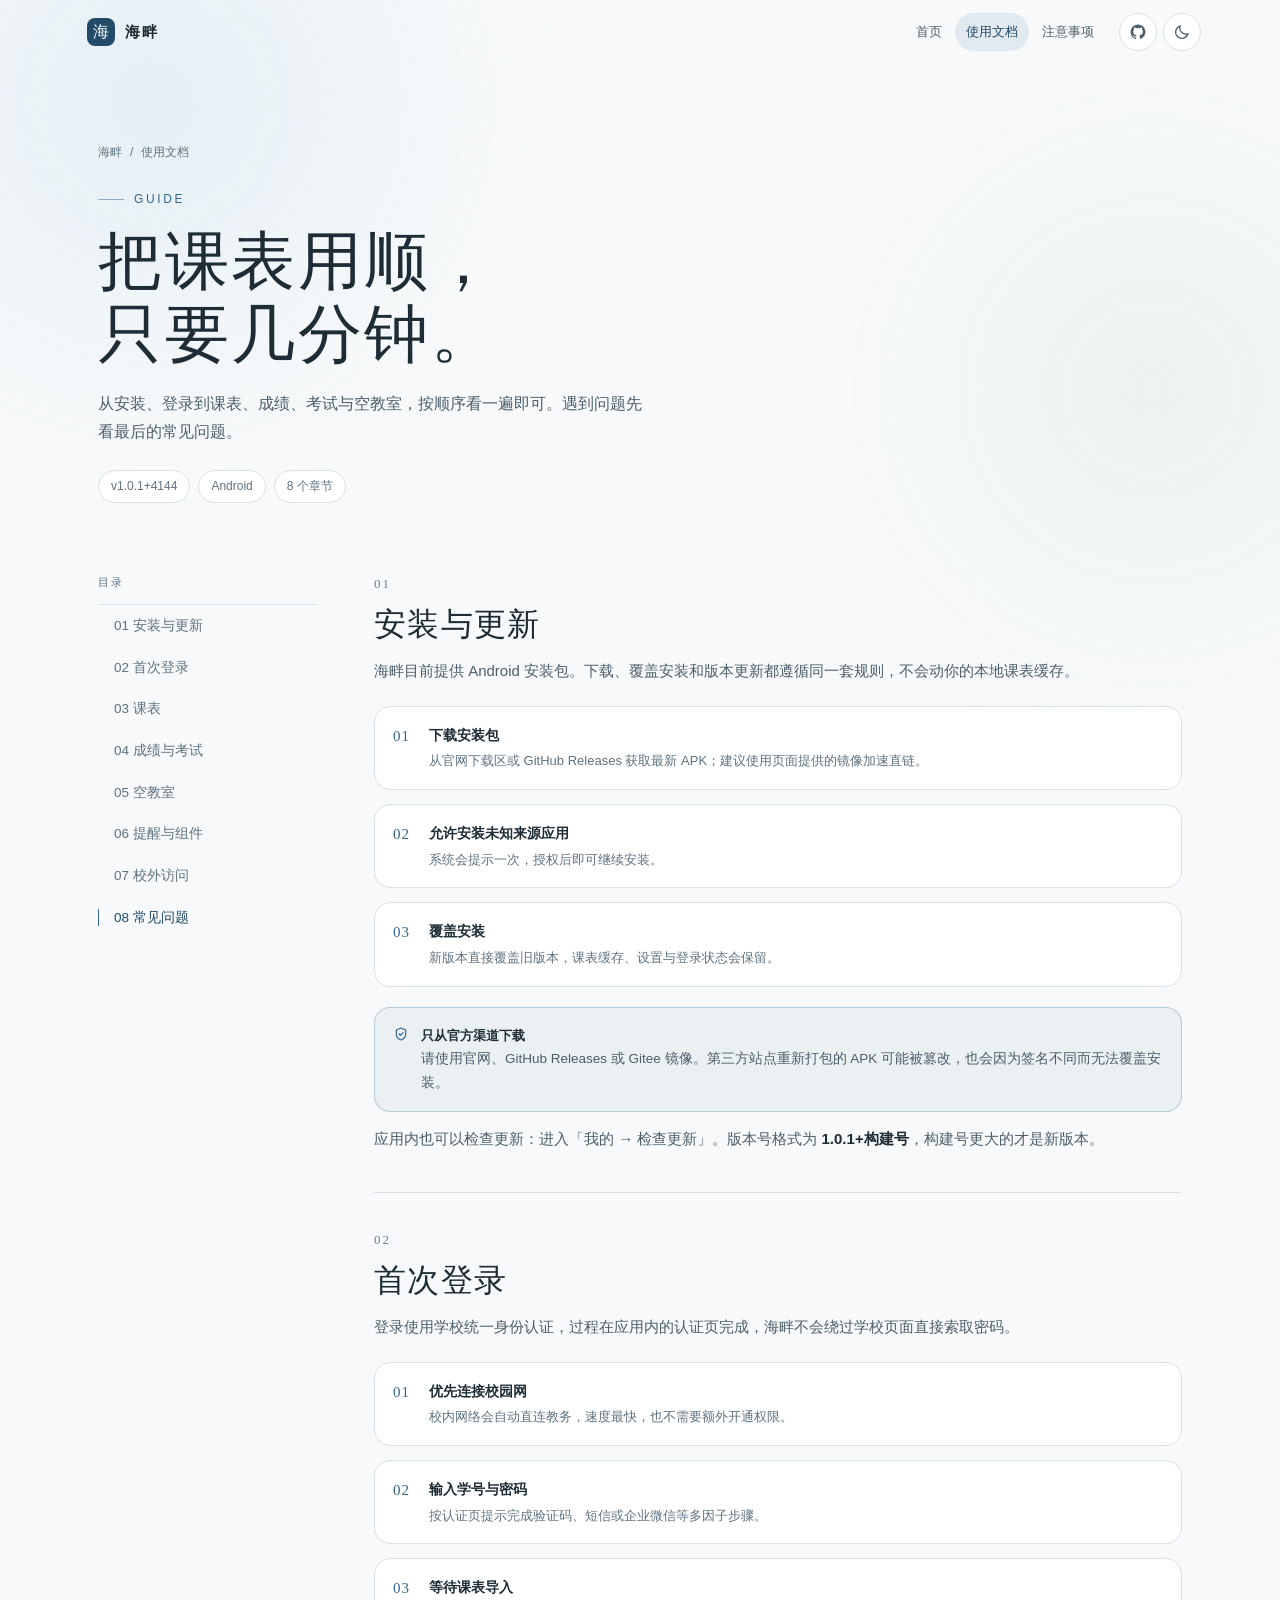
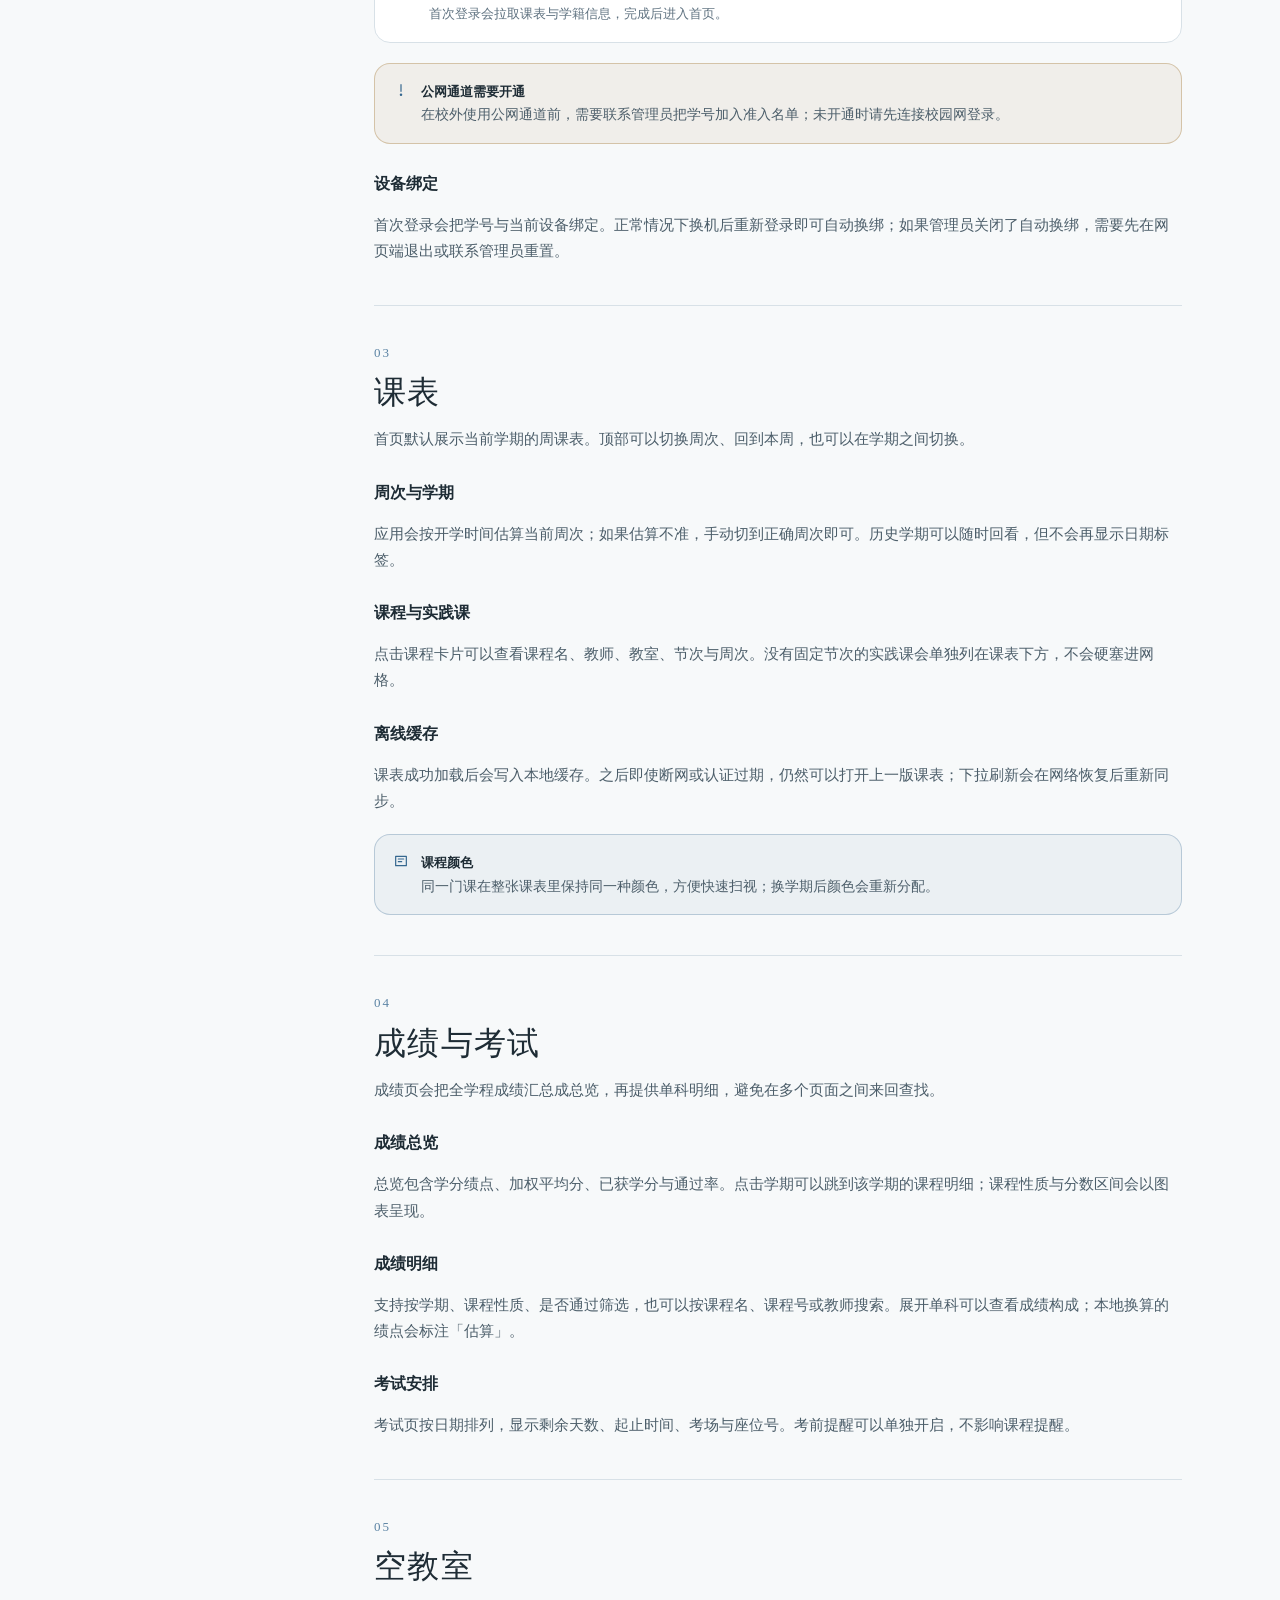
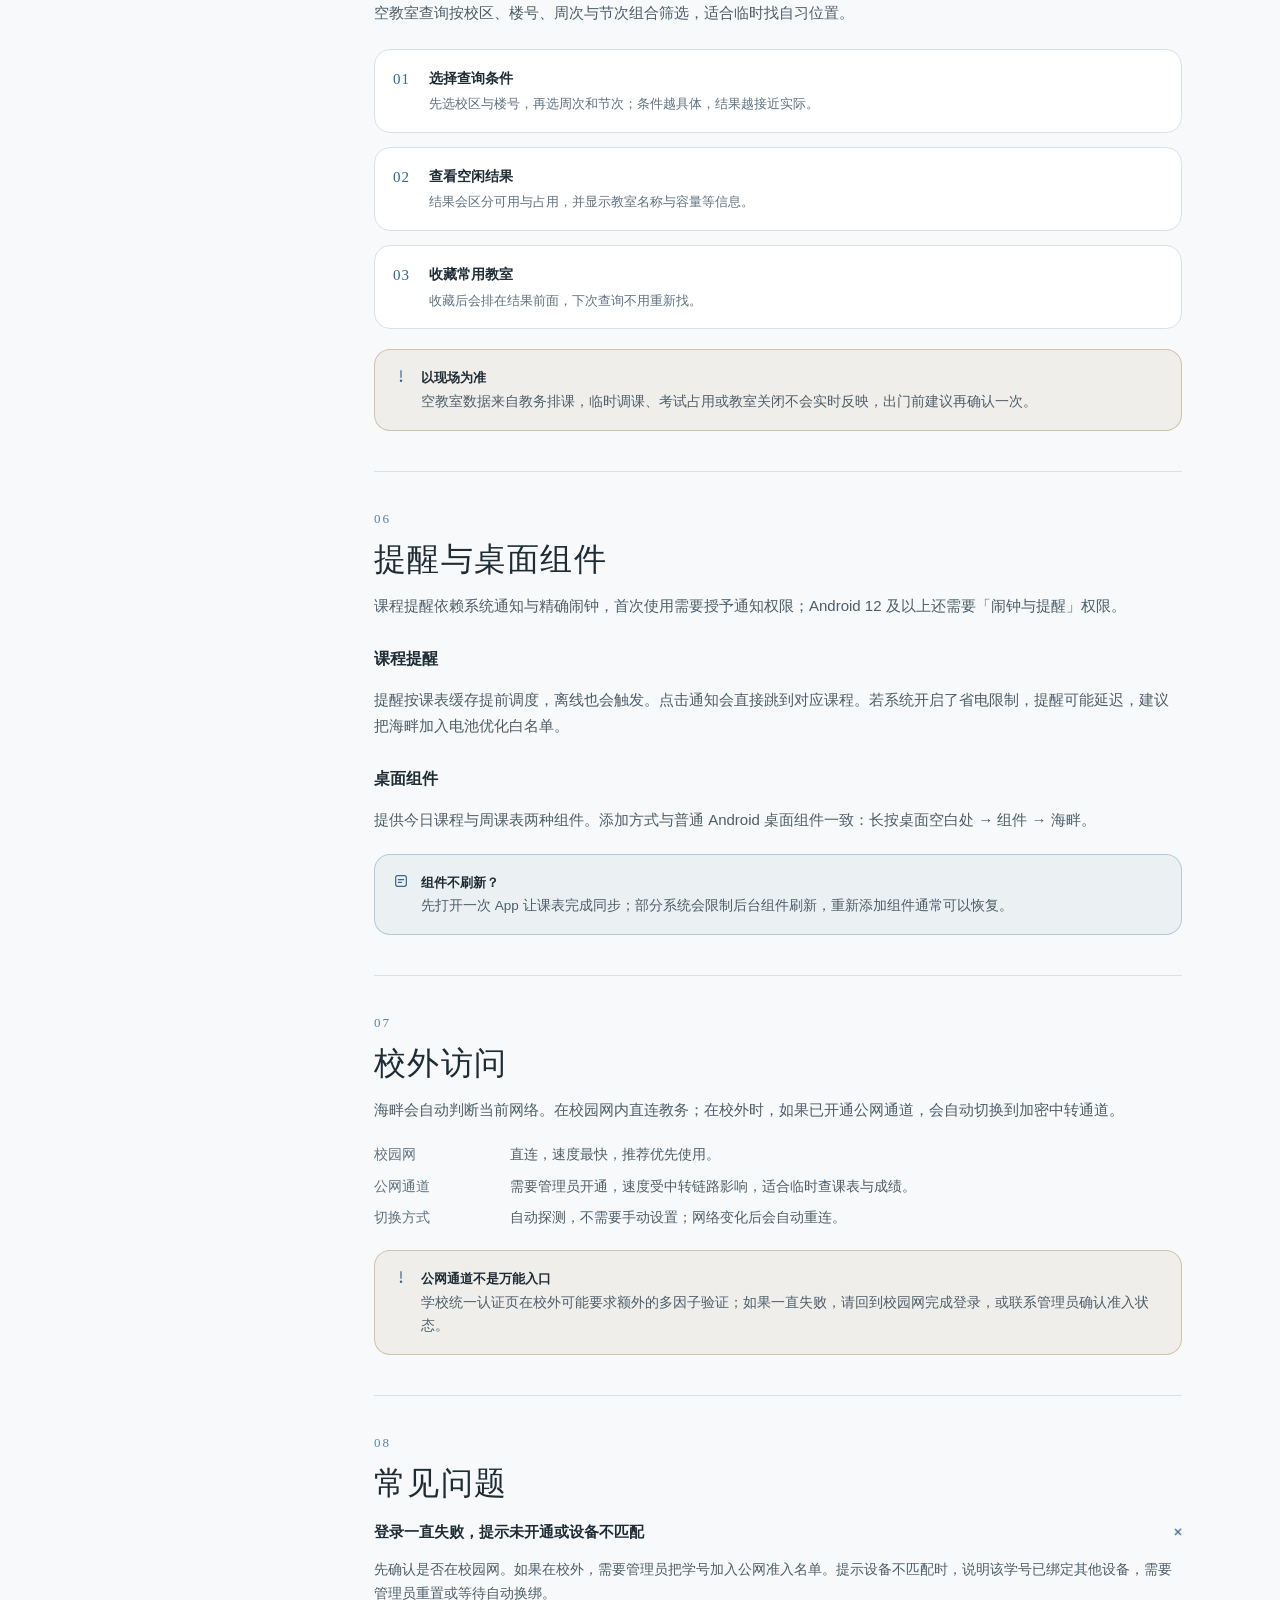
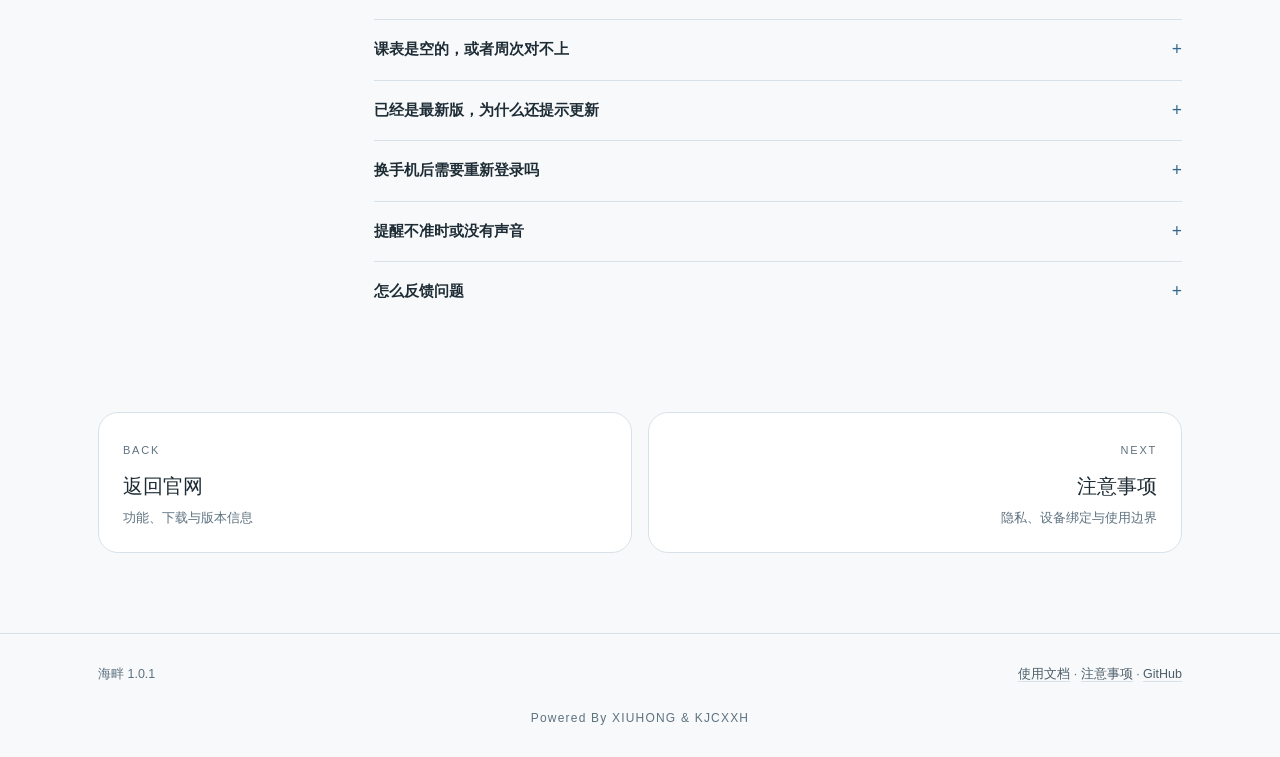
==== docs.html @ 8ced5eab "feat: 新增使用文档与注意事项页面，升级官网动效" ====
<!DOCTYPE html>
<html lang="zh-CN">
<head>
<meta charset="utf-8">
<meta name="viewport" content="width=device-width, initial-scale=1">
<title>使用文档 · 海畔</title>
<meta name="description" content="海畔课表 APP 使用文档：安装更新、首次登录、课表、成绩与考试、空教室、提醒与校外访问。">
<link rel="icon" href="data:image/svg+xml,%3Csvg xmlns='http://www.w3.org/2000/svg' viewBox='0 0 64 64'%3E%3Crect width='64' height='64' rx='14' fill='%23234b69'/%3E%3Ctext x='32' y='43' font-family='serif' font-size='34' fill='%23f4f8fa' text-anchor='middle'%3E%E6%B5%B7%3C/text%3E%3C/svg%3E">
<link rel="stylesheet" href="assets/pages.css">
<script>
  try {
    var t = localStorage.getItem('hp-theme');
    if (t) document.documentElement.dataset.theme = t;
    else if (matchMedia('(prefers-color-scheme: dark)').matches) document.documentElement.dataset.theme = 'dark';
  } catch (e) {}
  document.documentElement.classList.add('js');
</script>
</head>
<body>
<a class="skip" href="#main">跳到正文</a>
<div class="progress" id="progress" aria-hidden="true"></div>
<div class="bg" aria-hidden="true"><span class="blob b1"></span><span class="blob b2"></span></div>

<header class="site-head" id="hdr">
  <div class="nav">
    <a class="brand" href="index.html"><span class="logo" aria-hidden="true">海</span><b>海畔</b></a>
    <nav class="links" aria-label="主导航">
      <a href="index.html">首页</a>
      <a href="docs.html" aria-current="page">使用文档</a>
      <a href="notes.html">注意事项</a>
    </nav>
    <div class="tools">
      <a class="icon" href="https://github.com/QingYu327/HaiPan" target="_blank" rel="noopener" aria-label="GitHub 仓库">
        <svg viewBox="0 0 24 24" fill="currentColor"><path d="M12 2a10 10 0 0 0-3.16 19.49c.5.09.68-.22.68-.48v-1.7c-2.78.6-3.37-1.34-3.37-1.34-.45-1.16-1.11-1.47-1.11-1.47-.91-.62.07-.61.07-.61 1 .07 1.53 1.03 1.53 1.03.9 1.53 2.36 1.09 2.93.83.09-.65.35-1.09.63-1.34-2.22-.25-4.55-1.11-4.55-4.94 0-1.09.39-1.98 1.03-2.68-.1-.25-.45-1.27.1-2.65 0 0 .84-.27 2.75 1.02a9.4 9.4 0 0 1 5 0c1.91-1.29 2.75-1.02 2.75-1.02.55 1.38.2 2.4.1 2.65.64.7 1.03 1.59 1.03 2.68 0 3.84-2.34 4.68-4.57 4.93.36.31.68.92.68 1.85v2.74c0 .27.18.58.69.48A10 10 0 0 0 12 2Z"/></svg>
      </a>
      <button class="icon" id="themeBtn" aria-label="切换明暗模式" title="切换明暗模式">
        <svg class="sun" viewBox="0 0 24 24" fill="none" stroke="currentColor" stroke-width="1.7" stroke-linecap="round"><circle cx="12" cy="12" r="4.2"/><path d="M12 2.6v2.2M12 19.2v2.2M2.6 12h2.2M19.2 12h2.2M5.2 5.2l1.6 1.6M17.2 17.2l1.6 1.6M18.8 5.2l-1.6 1.6M6.8 17.2l-1.6 1.6"/></svg>
        <svg class="moon" viewBox="0 0 24 24" fill="none" stroke="currentColor" stroke-width="1.7" stroke-linecap="round"><path d="M20 14.4A8.2 8.2 0 0 1 9.6 4a8.4 8.4 0 1 0 10.4 10.4Z"/></svg>
      </button>
    </div>
  </div>
</header>

<main id="main">
  <section class="doc-hero">
    <div class="wrap reveal">
      <div class="crumbs"><a href="index.html">海畔</a><span>/</span><span>使用文档</span></div>
      <span class="kicker">GUIDE</span>
      <h1>把课表用顺，<br>只要几分钟。</h1>
      <p class="lead">从安装、登录到课表、成绩、考试与空教室，按顺序看一遍即可。遇到问题先看最后的常见问题。</p>
      <div class="chips"><span>v1.0.1+4144</span><span>Android</span><span>8 个章节</span></div>
    </div>
  </section>

  <div class="shell">
    <aside class="toc" aria-label="文档目录">
      <div class="toc-title">目录</div>
      <a href="#install" class="active">01 安装与更新</a>
      <a href="#login">02 首次登录</a>
      <a href="#timetable">03 课表</a>
      <a href="#grades">04 成绩与考试</a>
      <a href="#rooms">05 空教室</a>
      <a href="#alerts">06 提醒与组件</a>
      <a href="#network">07 校外访问</a>
      <a href="#faq">08 常见问题</a>
    </aside>

    <article class="doc">
      <section class="doc-section" id="install">
        <div class="sec-k">01</div>
        <h2>安装与更新</h2>
        <p>海畔目前提供 Android 安装包。下载、覆盖安装和版本更新都遵循同一套规则，不会动你的本地课表缓存。</p>
        <ol class="steps">
          <li><b>下载安装包</b><span>从官网下载区或 GitHub Releases 获取最新 APK；建议使用页面提供的镜像加速直链。</span></li>
          <li><b>允许安装未知来源应用</b><span>系统会提示一次，授权后即可继续安装。</span></li>
          <li><b>覆盖安装</b><span>新版本直接覆盖旧版本，课表缓存、设置与登录状态会保留。</span></li>
        </ol>
        <div class="callout tip">
          <svg viewBox="0 0 24 24" fill="none" stroke="currentColor" stroke-width="1.8" stroke-linecap="round" stroke-linejoin="round"><path d="M12 3l7 3v6c0 4.2-2.9 7.6-7 9-4.1-1.4-7-4.8-7-9V6l7-3Z"/><path d="m9 12 2 2 4-4"/></svg>
          <div><b>只从官方渠道下载</b><br>请使用官网、GitHub Releases 或 Gitee 镜像。第三方站点重新打包的 APK 可能被篡改，也会因为签名不同而无法覆盖安装。</div>
        </div>
        <p>应用内也可以检查更新：进入「我的 → 检查更新」。版本号格式为 <b>1.0.1+构建号</b>，构建号更大的才是新版本。</p>
      </section>

      <section class="doc-section" id="login">
        <div class="sec-k">02</div>
        <h2>首次登录</h2>
        <p>登录使用学校统一身份认证，过程在应用内的认证页完成，海畔不会绕过学校页面直接索取密码。</p>
        <ol class="steps">
          <li><b>优先连接校园网</b><span>校内网络会自动直连教务，速度最快，也不需要额外开通权限。</span></li>
          <li><b>输入学号与密码</b><span>按认证页提示完成验证码、短信或企业微信等多因子步骤。</span></li>
          <li><b>等待课表导入</b><span>首次登录会拉取课表与学籍信息，完成后进入首页。</span></li>
        </ol>
        <div class="callout warn">
          <svg viewBox="0 0 24 24" fill="none" stroke="currentColor" stroke-width="1.8" stroke-linecap="round"><path d="M12 4v10"/><circle cx="12" cy="19" r="1"/></svg>
          <div><b>公网通道需要开通</b><br>在校外使用公网通道前，需要联系管理员把学号加入准入名单；未开通时请先连接校园网登录。</div>
        </div>
        <h3>设备绑定</h3>
        <p>首次登录会把学号与当前设备绑定。正常情况下换机后重新登录即可自动换绑；如果管理员关闭了自动换绑，需要先在网页端退出或联系管理员重置。</p>
      </section>

      <section class="doc-section" id="timetable">
        <div class="sec-k">03</div>
        <h2>课表</h2>
        <p>首页默认展示当前学期的周课表。顶部可以切换周次、回到本周，也可以在学期之间切换。</p>
        <h3>周次与学期</h3>
        <p>应用会按开学时间估算当前周次；如果估算不准，手动切到正确周次即可。历史学期可以随时回看，但不会再显示日期标签。</p>
        <h3>课程与实践课</h3>
        <p>点击课程卡片可以查看课程名、教师、教室、节次与周次。没有固定节次的实践课会单独列在课表下方，不会硬塞进网格。</p>
        <h3>离线缓存</h3>
        <p>课表成功加载后会写入本地缓存。之后即使断网或认证过期，仍然可以打开上一版课表；下拉刷新会在网络恢复后重新同步。</p>
        <div class="callout tip">
          <svg viewBox="0 0 24 24" fill="none" stroke="currentColor" stroke-width="1.8" stroke-linecap="round" stroke-linejoin="round"><path d="M4 5h16v14H4z"/><path d="M8 9h8M8 13h5"/></svg>
          <div><b>课程颜色</b><br>同一门课在整张课表里保持同一种颜色，方便快速扫视；换学期后颜色会重新分配。</div>
        </div>
      </section>

      <section class="doc-section" id="grades">
        <div class="sec-k">04</div>
        <h2>成绩与考试</h2>
        <p>成绩页会把全学程成绩汇总成总览，再提供单科明细，避免在多个页面之间来回查找。</p>
        <h3>成绩总览</h3>
        <p>总览包含学分绩点、加权平均分、已获学分与通过率。点击学期可以跳到该学期的课程明细；课程性质与分数区间会以图表呈现。</p>
        <h3>成绩明细</h3>
        <p>支持按学期、课程性质、是否通过筛选，也可以按课程名、课程号或教师搜索。展开单科可以查看成绩构成；本地换算的绩点会标注「估算」。</p>
        <h3>考试安排</h3>
        <p>考试页按日期排列，显示剩余天数、起止时间、考场与座位号。考前提醒可以单独开启，不影响课程提醒。</p>
      </section>

      <section class="doc-section" id="rooms">
        <div class="sec-k">05</div>
        <h2>空教室</h2>
        <p>空教室查询按校区、楼号、周次与节次组合筛选，适合临时找自习位置。</p>
        <ol class="steps">
          <li><b>选择查询条件</b><span>先选校区与楼号，再选周次和节次；条件越具体，结果越接近实际。</span></li>
          <li><b>查看空闲结果</b><span>结果会区分可用与占用，并显示教室名称与容量等信息。</span></li>
          <li><b>收藏常用教室</b><span>收藏后会排在结果前面，下次查询不用重新找。</span></li>
        </ol>
        <div class="callout warn">
          <svg viewBox="0 0 24 24" fill="none" stroke="currentColor" stroke-width="1.8" stroke-linecap="round"><path d="M12 4v10"/><circle cx="12" cy="19" r="1"/></svg>
          <div><b>以现场为准</b><br>空教室数据来自教务排课，临时调课、考试占用或教室关闭不会实时反映，出门前建议再确认一次。</div>
        </div>
      </section>

      <section class="doc-section" id="alerts">
        <div class="sec-k">06</div>
        <h2>提醒与桌面组件</h2>
        <p>课程提醒依赖系统通知与精确闹钟，首次使用需要授予通知权限；Android 12 及以上还需要「闹钟与提醒」权限。</p>
        <h3>课程提醒</h3>
        <p>提醒按课表缓存提前调度，离线也会触发。点击通知会直接跳到对应课程。若系统开启了省电限制，提醒可能延迟，建议把海畔加入电池优化白名单。</p>
        <h3>桌面组件</h3>
        <p>提供今日课程与周课表两种组件。添加方式与普通 Android 桌面组件一致：长按桌面空白处 → 组件 → 海畔。</p>
        <div class="callout tip">
          <svg viewBox="0 0 24 24" fill="none" stroke="currentColor" stroke-width="1.8" stroke-linecap="round" stroke-linejoin="round"><rect x="4" y="4" width="16" height="16" rx="3"/><path d="M8 10h8M8 14h5"/></svg>
          <div><b>组件不刷新？</b><br>先打开一次 App 让课表完成同步；部分系统会限制后台组件刷新，重新添加组件通常可以恢复。</div>
        </div>
      </section>

      <section class="doc-section" id="network">
        <div class="sec-k">07</div>
        <h2>校外访问</h2>
        <p>海畔会自动判断当前网络。在校园网内直连教务；在校外时，如果已开通公网通道，会自动切换到加密中转通道。</p>
        <dl class="kv">
          <dt>校园网</dt><dd>直连，速度最快，推荐优先使用。</dd>
          <dt>公网通道</dt><dd>需要管理员开通，速度受中转链路影响，适合临时查课表与成绩。</dd>
          <dt>切换方式</dt><dd>自动探测，不需要手动设置；网络变化后会自动重连。</dd>
        </dl>
        <div class="callout warn">
          <svg viewBox="0 0 24 24" fill="none" stroke="currentColor" stroke-width="1.8" stroke-linecap="round"><path d="M12 4v10"/><circle cx="12" cy="19" r="1"/></svg>
          <div><b>公网通道不是万能入口</b><br>学校统一认证页在校外可能要求额外的多因子验证；如果一直失败，请回到校园网完成登录，或联系管理员确认准入状态。</div>
        </div>
      </section>

      <section class="doc-section" id="faq">
        <div class="sec-k">08</div>
        <h2>常见问题</h2>
        <details class="faq" open>
          <summary>登录一直失败，提示未开通或设备不匹配</summary>
          <p>先确认是否在校园网。如果在校外，需要管理员把学号加入公网准入名单。提示设备不匹配时，说明该学号已绑定其他设备，需要管理员重置或等待自动换绑。</p>
        </details>
        <details class="faq">
          <summary>课表是空的，或者周次对不上</summary>
          <p>先在课表页下拉刷新。周次为空通常是开学时间估算偏差，手动切到正确周次即可。历史学期不显示日期属于正常现象。</p>
        </details>
        <details class="faq">
          <summary>已经是最新版，为什么还提示更新</summary>
          <p>请对照「我的 → 关于」里的构建版本与 Release 标签。若构建版本低于标签，说明安装包确实较旧；若完全一致仍提示，请通过意见反馈附上日志。</p>
        </details>
        <details class="faq">
          <summary>换手机后需要重新登录吗</summary>
          <p>需要。新设备首次登录会重新完成设备认证；本地缓存不会跨设备迁移，课表会重新从教务拉取。</p>
        </details>
        <details class="faq">
          <summary>提醒不准时或没有声音</summary>
          <p>检查通知权限、闹钟与提醒权限，以及系统省电策略。部分国产系统需要单独允许「自启动」和「后台运行」。</p>
        </details>
        <details class="faq">
          <summary>怎么反馈问题</summary>
          <p>进入「我的 → 意见反馈」，应用会导出日志并附到邮件里。也可以直接发邮件到 <a class="inline" href="mailto:xiuhong0327@163.com">xiuhong0327@163.com</a>。</p>
        </details>
      </section>
    </article>
  </div>

  <nav class="page-next" aria-label="继续阅读">
    <a class="next-card" href="index.html">
      <small>BACK</small>
      <b>返回官网</b>
      <span>功能、下载与版本信息</span>
    </a>
    <a class="next-card right" href="notes.html">
      <small>NEXT</small>
      <b>注意事项</b>
      <span>隐私、设备绑定与使用边界</span>
    </a>
  </nav>
</main>

<footer>
  <div class="wrap foot">
    <span>海畔 1.0.1</span>
    <span><a href="docs.html">使用文档</a> · <a href="notes.html">注意事项</a> · <a href="https://github.com/QingYu327/HaiPan" target="_blank" rel="noopener">GitHub</a></span>
  </div>
  <p class="powered">Powered By XIUHONG &amp; KJCXXH</p>
</footer>

<script src="assets/pages.js"></script>
</body>
</html>
---- assets/pages.css ----
/* 海畔 · 文档页共享样式 */
:root {
  --paper: #f7f9fa;
  --paper-2: #eef4f7;
  --card: #ffffff;
  --panel: #f5f9fb;
  --ink: #1e2c35;
  --ink-2: #4c5e6a;
  --ink-3: #5f7280;
  --blue: #35678f;
  --deep: #234b69;
  --mist: #e9f1f7;
  --line: #d8e1e7;
  --glass: rgba(255, 255, 255, .62);
  --glass-line: rgba(30, 44, 53, .08);
  --shadow: 0 40px 80px -66px rgba(30, 44, 53, .7);
  --sans: "PingFang SC", "Hiragino Sans GB", "Microsoft YaHei", "Noto Sans SC", sans-serif;
  --serif: "Songti SC", "Noto Serif SC", "Source Han Serif SC", "STSong", "SimSun", serif;
  --max: 1140px;
  --ease: cubic-bezier(.22, .68, .16, 1);
}
html[data-theme="dark"] {
  --paper: #0f171d;
  --paper-2: #121c22;
  --card: #152026;
  --panel: #1b272e;
  --ink: #edf3f6;
  --ink-2: #b4c5cf;
  --ink-3: #93a5b0;
  --blue: #8fb9d6;
  --deep: #274557;
  --mist: #18262e;
  --line: #2a3a44;
  --glass: rgba(21, 32, 38, .72);
  --glass-line: rgba(237, 243, 246, .09);
  --shadow: 0 40px 80px -60px rgba(0, 0, 0, .9);
}
* { box-sizing: border-box; }
html { scroll-behavior: smooth; -webkit-text-size-adjust: 100%; }
body {
  margin: 0;
  padding-top: 64px;
  background: var(--paper);
  color: var(--ink);
  font-family: var(--sans);
  font-size: 16px;
  line-height: 1.75;
  -webkit-font-smoothing: antialiased;
  overflow-x: hidden;
  transition: background-color .5s var(--ease), color .5s var(--ease);
}
a { color: inherit; }
::selection { background: rgba(53, 103, 143, .18); }
:focus-visible { outline: 2px solid var(--blue); outline-offset: 3px; border-radius: 4px; }

.skip {
  position: fixed; left: 14px; top: -64px; z-index: 100;
  padding: 10px 16px; border-radius: 999px;
  background: var(--deep); color: #fff; text-decoration: none; font-size: 13px;
  transition: top .25s var(--ease);
}
.skip:focus { top: 10px; }

.bg { position: fixed; inset: 0; z-index: 0; pointer-events: none; overflow: hidden; }
.blob {
  position: absolute; border-radius: 50%; filter: blur(72px); opacity: .55;
  animation: drift 30s ease-in-out infinite alternate;
}
.b1 { width: 52vw; height: 52vw; left: -14vw; top: -18vw; background: radial-gradient(circle, #cfe3f0, transparent 66%); }
.b2 { width: 44vw; height: 44vw; right: -12vw; top: 12vh; background: radial-gradient(circle, #dbe9e4, transparent 66%); animation-duration: 38s; animation-delay: -8s; }
html[data-theme="dark"] .b1 { background: radial-gradient(circle, #17303f, transparent 66%); opacity: .7; }
html[data-theme="dark"] .b2 { background: radial-gradient(circle, #15302c, transparent 66%); opacity: .65; }
@keyframes drift {
  from { transform: translate3d(0, 0, 0) scale(1); }
  to { transform: translate3d(3vw, 5vh, 0) scale(1.12); }
}

.wrap { position: relative; z-index: 2; max-width: var(--max); margin: 0 auto; padding: 0 28px; }

.progress {
  position: fixed; inset: 0 0 auto; height: 2px; z-index: 60;
  transform: scaleX(var(--p, 0)); transform-origin: left;
  background: linear-gradient(90deg, var(--blue), var(--deep));
  opacity: .8; pointer-events: none;
}

/* 顶栏 */
.site-head {
  position: fixed; inset: 0 0 auto; z-index: 40;
  display: flex; justify-content: center; padding: 8px 18px 0;
  pointer-events: none;
}
.nav {
  pointer-events: auto;
  width: 100%; max-width: var(--max); height: 48px;
  display: flex; align-items: center; justify-content: space-between;
  gap: 14px; padding: 0 8px 0 16px;
  border-radius: 100px; border: 1px solid transparent;
  transition: max-width .5s var(--ease), background-color .3s, border-color .3s,
    box-shadow .4s, padding .5s var(--ease);
}
.site-head.scrolled .nav {
  max-width: 880px; padding: 0 8px 0 14px;
  background: var(--glass); border-color: var(--glass-line);
  -webkit-backdrop-filter: blur(12px) saturate(150%);
  backdrop-filter: blur(12px) saturate(150%);
  box-shadow: 0 14px 34px -26px rgba(30, 44, 53, .6);
}
.brand { display: flex; align-items: center; gap: 10px; text-decoration: none; }
.logo {
  width: 28px; height: 28px; border-radius: 8px; display: grid; place-items: center;
  background: var(--deep); color: #f4f8fa; font-family: var(--serif); font-size: 16px;
  line-height: 1; transition: transform .5s var(--ease);
}
.site-head.scrolled .logo { transform: scale(.94); }
.brand b { font-size: 15px; font-weight: 600; letter-spacing: .14em; }
.links { display: flex; align-items: center; gap: 2px; margin-left: auto; }
.links a {
  position: relative; padding: 8px 11px; border-radius: 999px;
  color: var(--ink-2); text-decoration: none; font-size: 13px;
  transition: color .25s, background-color .25s;
}
.links a::after {
  content: ""; position: absolute; left: 11px; right: 11px; bottom: 4px; height: 1px;
  background: currentColor; transform: scaleX(0); transform-origin: left;
  opacity: .6; transition: transform .35s var(--ease);
}
.links a:hover { color: var(--ink); background: rgba(53, 103, 143, .06); }
.links a:hover::after { transform: scaleX(1); }
.links a[aria-current="page"] { color: var(--deep); background: rgba(53, 103, 143, .10); }
html[data-theme="dark"] .links a[aria-current="page"] { color: var(--ink); }
.tools { display: flex; align-items: center; gap: 6px; }
.icon {
  width: 38px; height: 38px; display: grid; place-items: center;
  border: 1px solid var(--line); border-radius: 999px;
  background: var(--card); color: var(--ink-2); text-decoration: none; padding: 0; cursor: pointer;
  transition: color .3s, border-color .3s, transform .4s var(--ease);
}
.icon:hover { color: var(--deep); border-color: var(--blue); transform: translateY(-1px); }
.icon svg { width: 18px; height: 18px; }
.icon .sun { display: none; }
html[data-theme="dark"] .icon .sun { display: block; }
html[data-theme="dark"] .icon .moon { display: none; }

/* 首屏 */
.doc-hero { position: relative; padding: 78px 0 26px; }
.crumbs { display: flex; align-items: center; gap: 8px; font-size: 12px; color: var(--ink-3); }
.crumbs a { text-decoration: none; }
.crumbs a:hover { color: var(--blue); }
.kicker {
  display: inline-flex; align-items: center; gap: 10px; margin-top: 26px;
  font-size: 12px; letter-spacing: .22em; color: var(--blue);
}
.kicker::before { content: ""; width: 26px; height: 1px; background: currentColor; opacity: .5; }
.doc-hero h1 {
  font-family: var(--serif); font-weight: 400; letter-spacing: .04em;
  font-size: clamp(38px, 5.6vw, 64px); line-height: 1.14; margin: 16px 0 0;
}
.doc-hero .lead { max-width: 34em; margin: 18px 0 0; color: var(--ink-2); font-size: 16px; }
.chips { display: flex; flex-wrap: wrap; gap: 8px; margin-top: 24px; }
.chips span {
  font-size: 12px; color: var(--ink-3); background: var(--card);
  border: 1px solid var(--line); border-radius: 999px; padding: 5px 12px;
}

/* 主体 */
.shell {
  position: relative; z-index: 2; max-width: var(--max); margin: 0 auto;
  padding: 44px 28px 40px;
  display: grid; grid-template-columns: 220px minmax(0, 1fr); gap: 56px;
  align-items: start;
}
.toc { position: sticky; top: 96px; }
.toc-title {
  font-size: 11px; letter-spacing: .2em; color: var(--ink-3);
  padding-bottom: 12px; border-bottom: 1px solid var(--line);
}
.toc a {
  position: relative; display: block; padding: 9px 0 9px 16px;
  font-size: 13.5px; color: var(--ink-3); text-decoration: none;
  transition: color .25s;
}
.toc a::before {
  content: ""; position: absolute; left: 0; top: 12px; bottom: 12px; width: 1px;
  background: var(--blue); transform: scaleY(0); transform-origin: top;
  transition: transform .35s var(--ease);
}
.toc a:hover { color: var(--ink); }
.toc a.active { color: var(--deep); }
html[data-theme="dark"] .toc a.active { color: var(--ink); }
.toc a.active::before { transform: scaleY(1); }

.doc { min-width: 0; }
.doc-section {
  position: relative; padding: 36px 0 40px; border-top: 1px solid var(--line);
  scroll-margin-top: 100px;
}
.doc-section:first-child { border-top: 0; padding-top: 0; }
.sec-k {
  font-family: var(--serif); font-size: 13px; letter-spacing: .16em;
  color: var(--blue); opacity: .8;
}
.doc-section h2 {
  font-family: var(--serif); font-weight: 400; letter-spacing: .04em;
  font-size: clamp(25px, 3vw, 32px); line-height: 1.25; margin: 8px 0 0;
}
.doc-section h3 {
  font-size: 16px; font-weight: 600; margin: 26px 0 8px;
}
.doc-section p { margin: 14px 0 0; color: var(--ink-2); font-size: 15px; }
.doc-section p b { color: var(--ink); font-weight: 600; }
.doc-section a.inline { color: var(--blue); text-decoration: none; border-bottom: 1px solid rgba(53, 103, 143, .3); }
.doc-section a.inline:hover { border-color: var(--blue); }

.steps { list-style: none; counter-reset: step; padding: 0; margin: 22px 0 0; display: grid; gap: 14px; }
.steps li {
  counter-increment: step; position: relative; padding: 16px 18px 16px 54px;
  background: var(--card); border: 1px solid var(--line); border-radius: 16px;
}
.steps li::before {
  content: counter(step, decimal-leading-zero);
  position: absolute; left: 18px; top: 16px;
  font-family: var(--serif); font-size: 15px; color: var(--blue); letter-spacing: .06em;
}
.steps b { display: block; font-size: 14px; font-weight: 600; }
.steps span { display: block; margin-top: 3px; font-size: 13px; color: var(--ink-3); }

.callout {
  display: flex; gap: 12px; align-items: flex-start;
  margin-top: 20px; padding: 16px 18px; border-radius: 16px;
  background: var(--panel); border: 1px solid var(--line);
  font-size: 13.5px; color: var(--ink-2);
}
.callout b { flex: none; color: var(--ink); font-size: 13px; }
.callout.tip { border-color: rgba(53, 103, 143, .28); background: rgba(53, 103, 143, .06); }
.callout.warn { border-color: rgba(153, 102, 28, .32); background: rgba(153, 102, 28, .07); }
.callout svg { flex: none; width: 16px; height: 16px; margin-top: 2px; color: var(--blue); }

.kv { display: grid; grid-template-columns: 120px 1fr; gap: 8px 16px; margin-top: 20px; font-size: 13.5px; }
.kv dt { color: var(--ink-3); }
.kv dd { margin: 0; color: var(--ink-2); }

.faq { border-top: 1px solid var(--line); padding: 14px 0; }
.faq:first-of-type { border-top: 0; }
.faq summary {
  cursor: pointer; list-style: none; display: flex; align-items: center; justify-content: space-between;
  gap: 16px; font-size: 14.5px; font-weight: 600;
}
.faq summary::-webkit-details-marker { display: none; }
.faq summary::after {
  content: "+"; font-family: var(--serif); font-size: 18px; color: var(--blue);
  transition: transform .3s var(--ease);
}
.faq[open] summary::after { transform: rotate(45deg); }
.faq p { margin: 10px 0 0; font-size: 13.5px; }

.page-next {
  position: relative; z-index: 2; max-width: var(--max); margin: 0 auto;
  padding: 10px 28px 80px;
  display: grid; grid-template-columns: 1fr 1fr; gap: 16px;
}
.next-card {
  display: block; padding: 22px 24px; border-radius: 20px;
  background: var(--card); border: 1px solid var(--line); text-decoration: none;
  transition: transform .45s var(--ease), border-color .3s;
}
.next-card:hover { transform: translateY(-3px); border-color: rgba(53, 103, 143, .35); }
.next-card small { font-size: 11px; letter-spacing: .16em; color: var(--ink-3); }
.next-card b { display: block; margin-top: 6px; font-family: var(--serif); font-weight: 400; font-size: 20px; }
.next-card span { display: block; margin-top: 4px; font-size: 12.5px; color: var(--ink-3); }
.next-card.right { text-align: right; }

/* 页脚 */
footer { position: relative; z-index: 2; border-top: 1px solid var(--line); padding: 30px 0 28px; }
.foot {
  display: flex; flex-wrap: wrap; gap: 14px; justify-content: space-between;
  font-size: 12.5px; color: var(--ink-3);
}
.foot a { color: var(--ink-2); text-decoration: none; border-bottom: 1px solid var(--line); }
.foot a:hover { color: var(--blue); border-color: var(--blue); }
.powered { margin: 22px 0 0; text-align: center; font-size: 12px; color: var(--ink-3); letter-spacing: .1em; }

/* 动效：默认可见，JS 可用时才做入场 */
.js .reveal { opacity: 0; transform: translateY(18px); filter: blur(5px); }
.js .reveal.in {
  opacity: 1; transform: none; filter: blur(0);
  transition: opacity .8s var(--ease), transform .8s var(--ease), filter .8s var(--ease);
}
body.leaving { opacity: 0; transform: translateY(-6px); transition: opacity .18s ease, transform .18s ease; }
::view-transition-old(root), ::view-transition-new(root) { animation: none; }
::view-transition-old(root) { z-index: 1; }
::view-transition-new(root) { z-index: 2; }

@media (max-width: 980px) {
  .shell { grid-template-columns: 1fr; gap: 28px; padding-top: 30px; }
  .toc {
    position: static; display: flex; gap: 8px; overflow-x: auto;
    padding-bottom: 6px; scrollbar-width: none;
  }
  .toc::-webkit-scrollbar { display: none; }
  .toc-title { display: none; }
  .toc a {
    flex: none; padding: 7px 13px; border: 1px solid var(--line);
    border-radius: 999px; background: var(--card); font-size: 12.5px;
  }
  .toc a::before { display: none; }
  .toc a.active { border-color: var(--blue); background: rgba(53, 103, 143, .08); }
}
@media (max-width: 760px) {
  body { padding-top: 58px; }
  .wrap, .shell, .page-next { padding-left: 18px; padding-right: 18px; }
  .nav { height: 44px; padding: 0 6px 0 12px; }
  .site-head { padding: 7px 12px 0; }
  .brand b { display: none; }
  .links a[href="index.html"] { display: none; }
  .links a { padding: 7px 8px; font-size: 12.5px; }
  .doc-hero { padding: 48px 0 18px; }
  .doc-hero h1 { font-size: clamp(32px, 9vw, 44px); }
  .doc-section { padding: 28px 0 32px; }
  .kv { grid-template-columns: 1fr; gap: 2px 0; }
  .kv dd { margin-bottom: 8px; }
  .page-next { grid-template-columns: 1fr; padding-bottom: 56px; }
  .next-card.right { text-align: left; }
}
@media (prefers-reduced-motion: reduce) {
  * { animation: none !important; transition: none !important; }
  .js .reveal { opacity: 1 !important; transform: none !important; filter: none !important; }
  html { scroll-behavior: auto; }
}
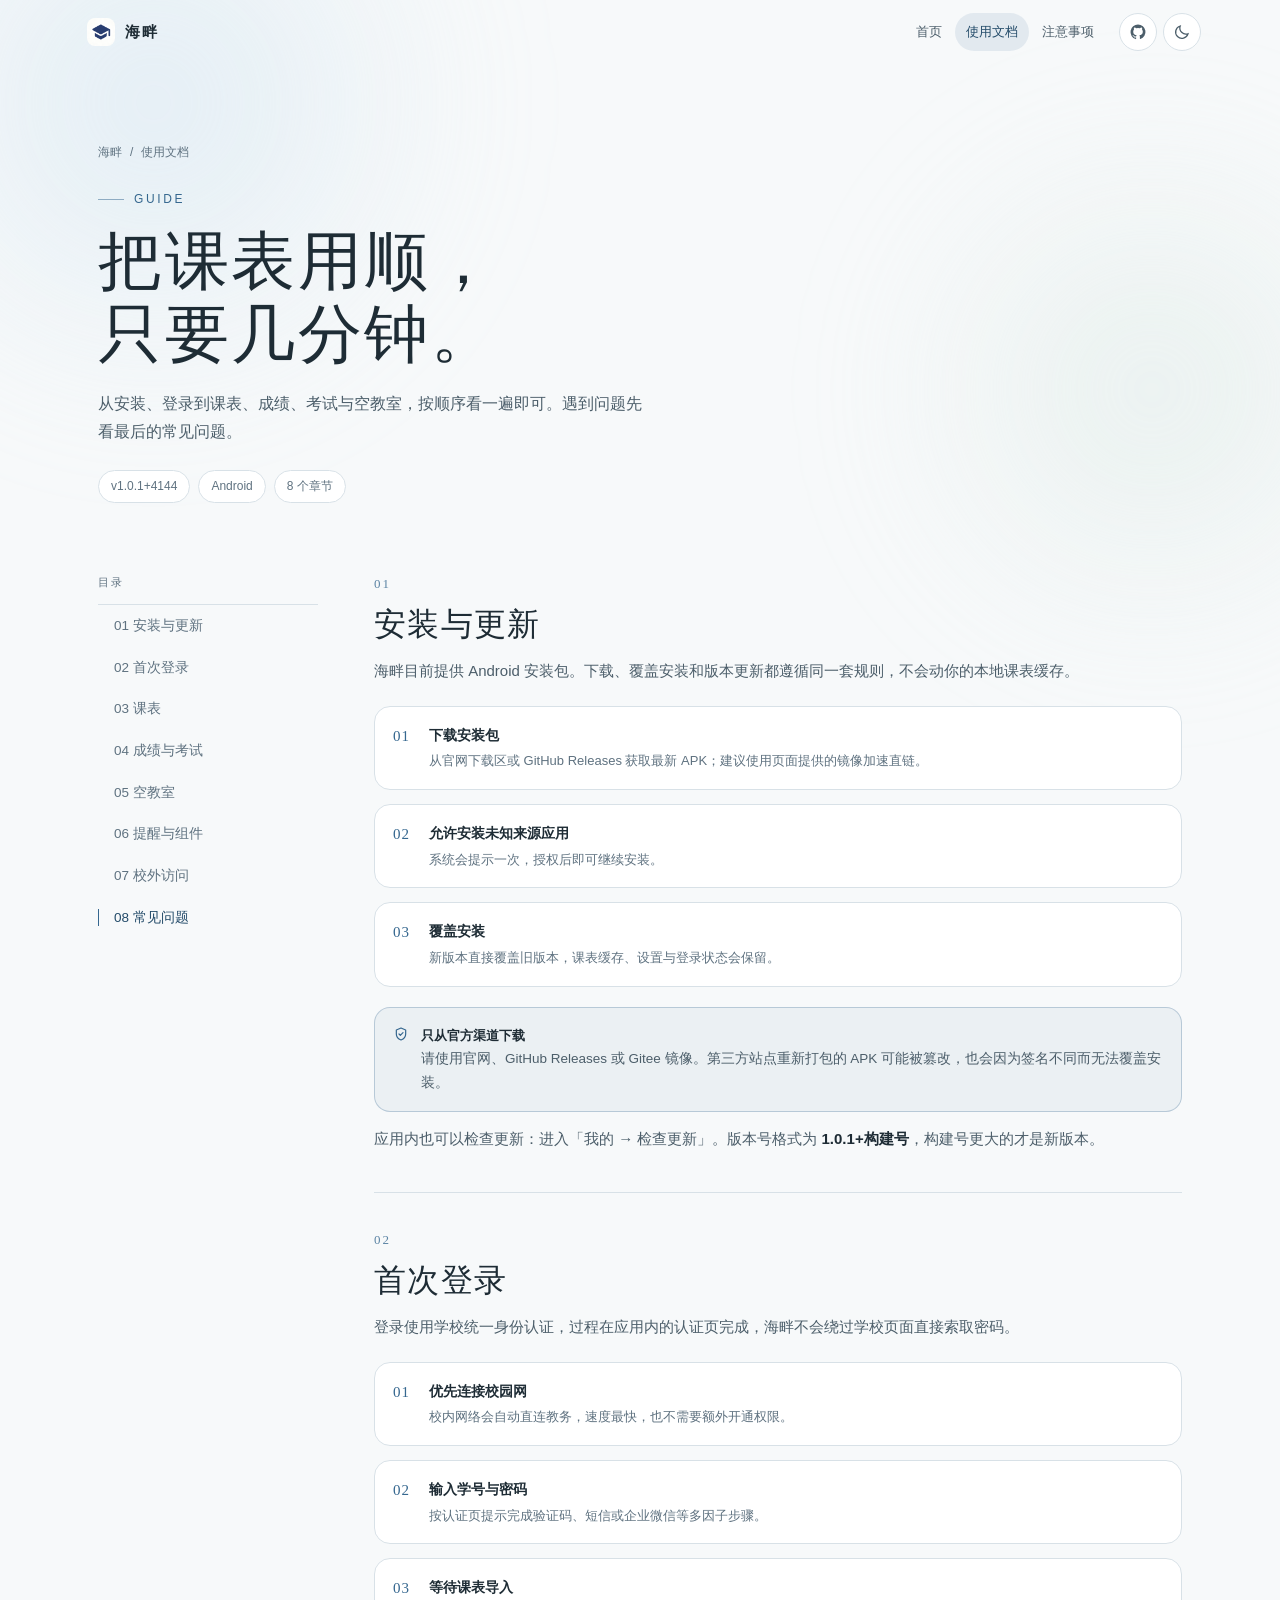
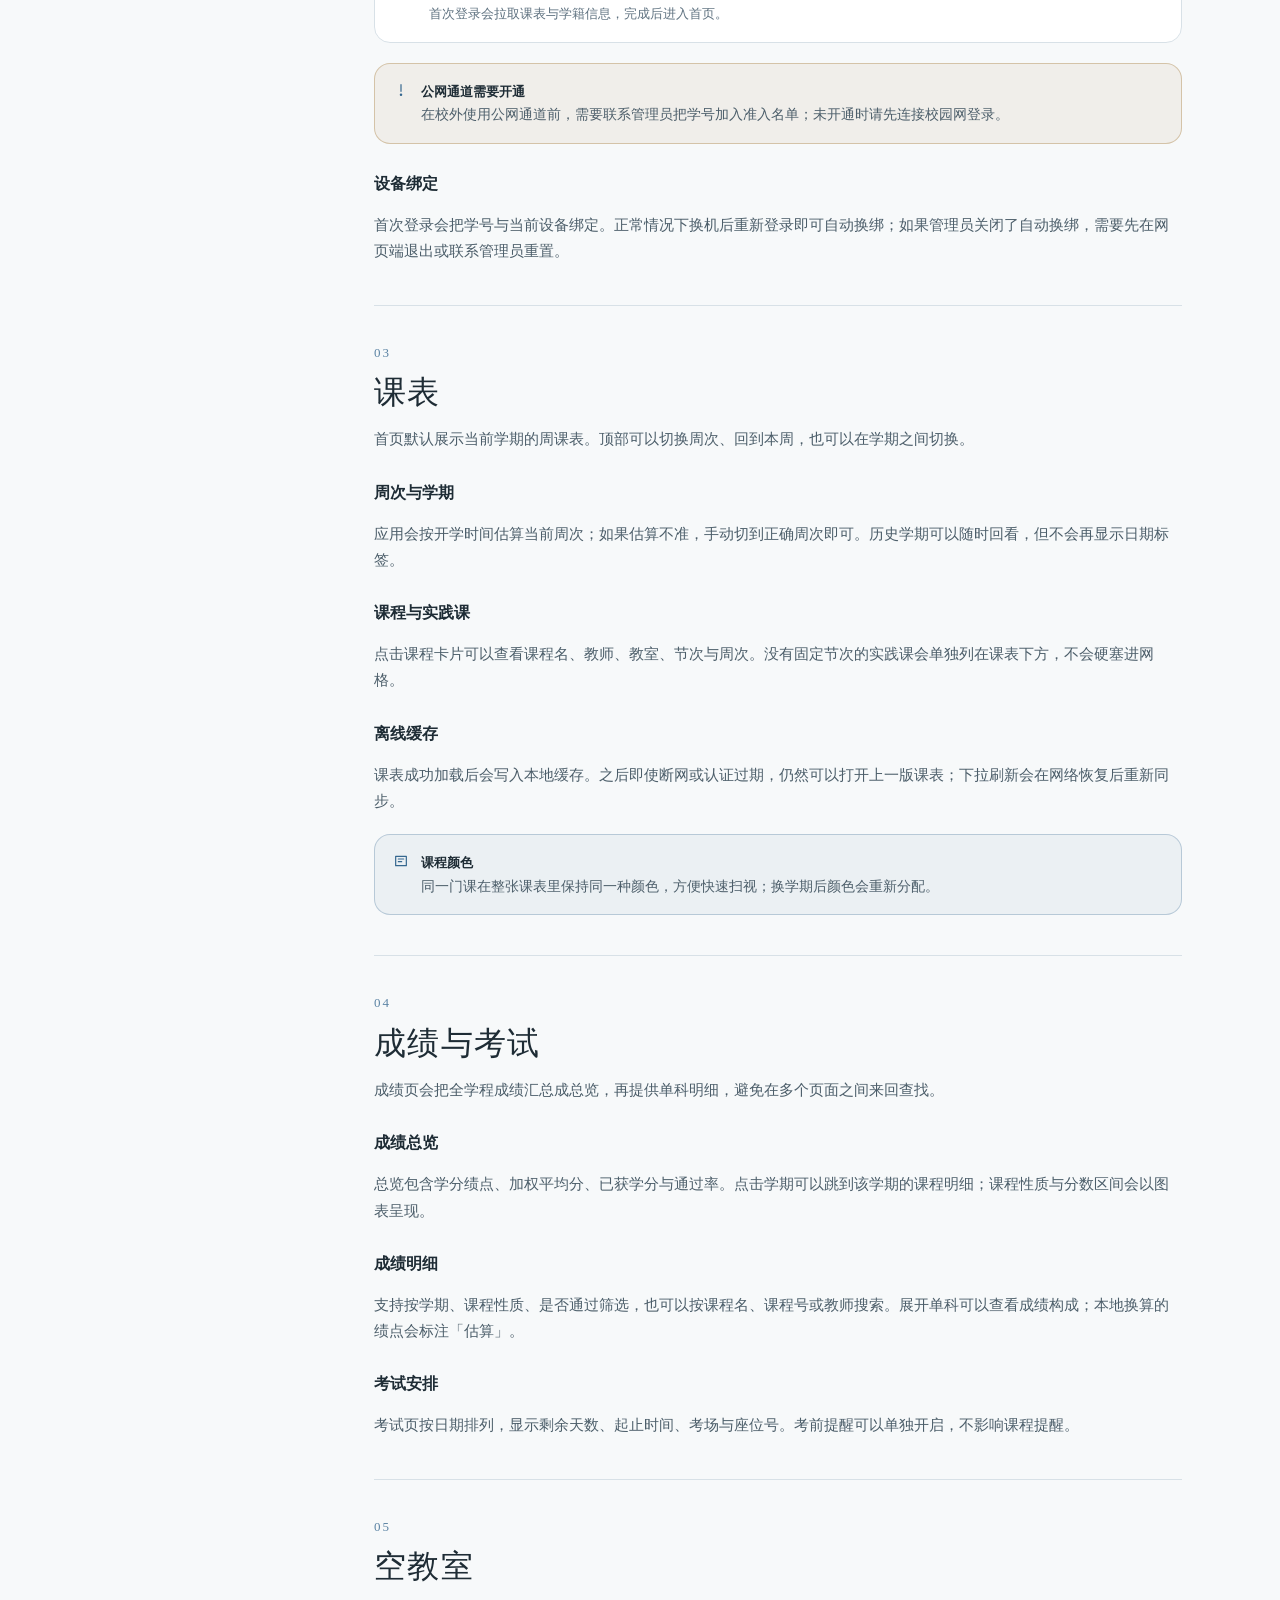
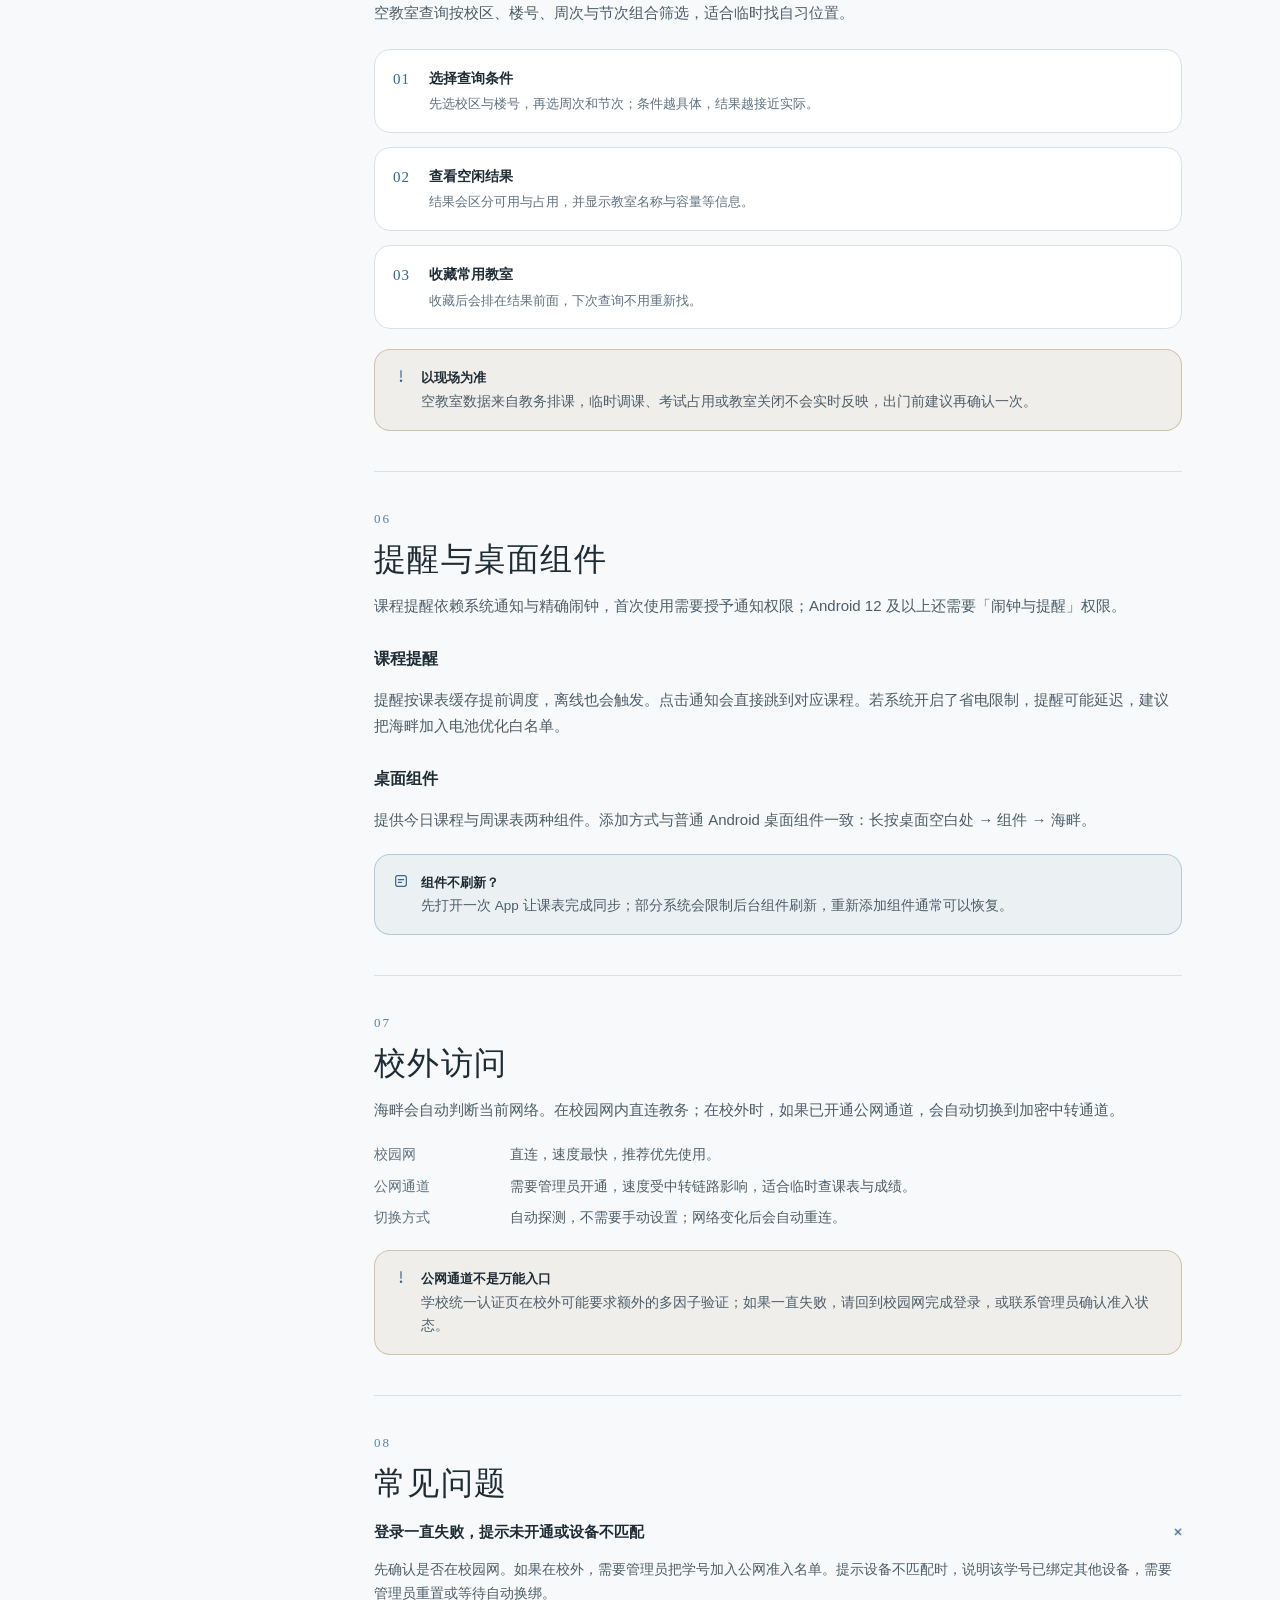
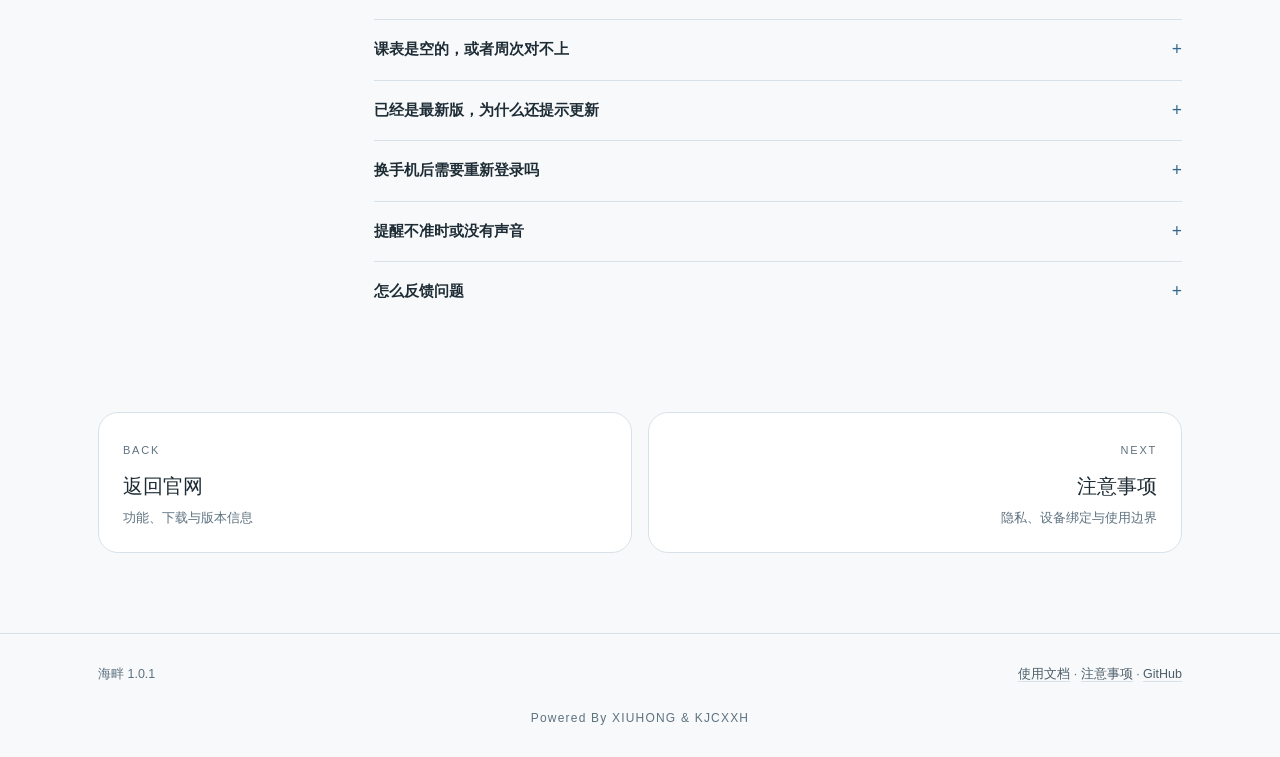
==== commit 4e0ad4dd: "fix: 文档页品牌图标改用 APP 图标" ====
--- a/docs.html
+++ b/docs.html
@@ -5,7 +5,8 @@
 <meta name="viewport" content="width=device-width, initial-scale=1">
 <title>使用文档 · 海畔</title>
 <meta name="description" content="海畔课表 APP 使用文档：安装更新、首次登录、课表、成绩与考试、空教室、提醒与校外访问。">
-<link rel="icon" href="data:image/svg+xml,%3Csvg xmlns='http://www.w3.org/2000/svg' viewBox='0 0 64 64'%3E%3Crect width='64' height='64' rx='14' fill='%23234b69'/%3E%3Ctext x='32' y='43' font-family='serif' font-size='34' fill='%23f4f8fa' text-anchor='middle'%3E%E6%B5%B7%3C/text%3E%3C/svg%3E">
+<link rel="icon" type="image/png" href="assets/app-icon.png">
+<link rel="apple-touch-icon" href="assets/app-icon.png">
 <link rel="stylesheet" href="assets/pages.css">
 <script>
   try {
@@ -23,7 +24,7 @@
 
 <header class="site-head" id="hdr">
   <div class="nav">
-    <a class="brand" href="index.html"><span class="logo" aria-hidden="true">海</span><b>海畔</b></a>
+    <a class="brand" href="index.html"><img class="logo" src="assets/app-icon.png" alt=""><b>海畔</b></a>
     <nav class="links" aria-label="主导航">
       <a href="index.html">首页</a>
       <a href="docs.html" aria-current="page">使用文档</a>
--- a/assets/pages.css
+++ b/assets/pages.css
@@ -108,9 +108,8 @@
 }
 .brand { display: flex; align-items: center; gap: 10px; text-decoration: none; }
 .logo {
-  width: 28px; height: 28px; border-radius: 8px; display: grid; place-items: center;
-  background: var(--deep); color: #f4f8fa; font-family: var(--serif); font-size: 16px;
-  line-height: 1; transition: transform .5s var(--ease);
+  width: 28px; height: 28px; border-radius: 8px; display: block;
+  object-fit: contain; flex: none; transition: transform .5s var(--ease);
 }
 .site-head.scrolled .logo { transform: scale(.94); }
 .brand b { font-size: 15px; font-weight: 600; letter-spacing: .14em; }
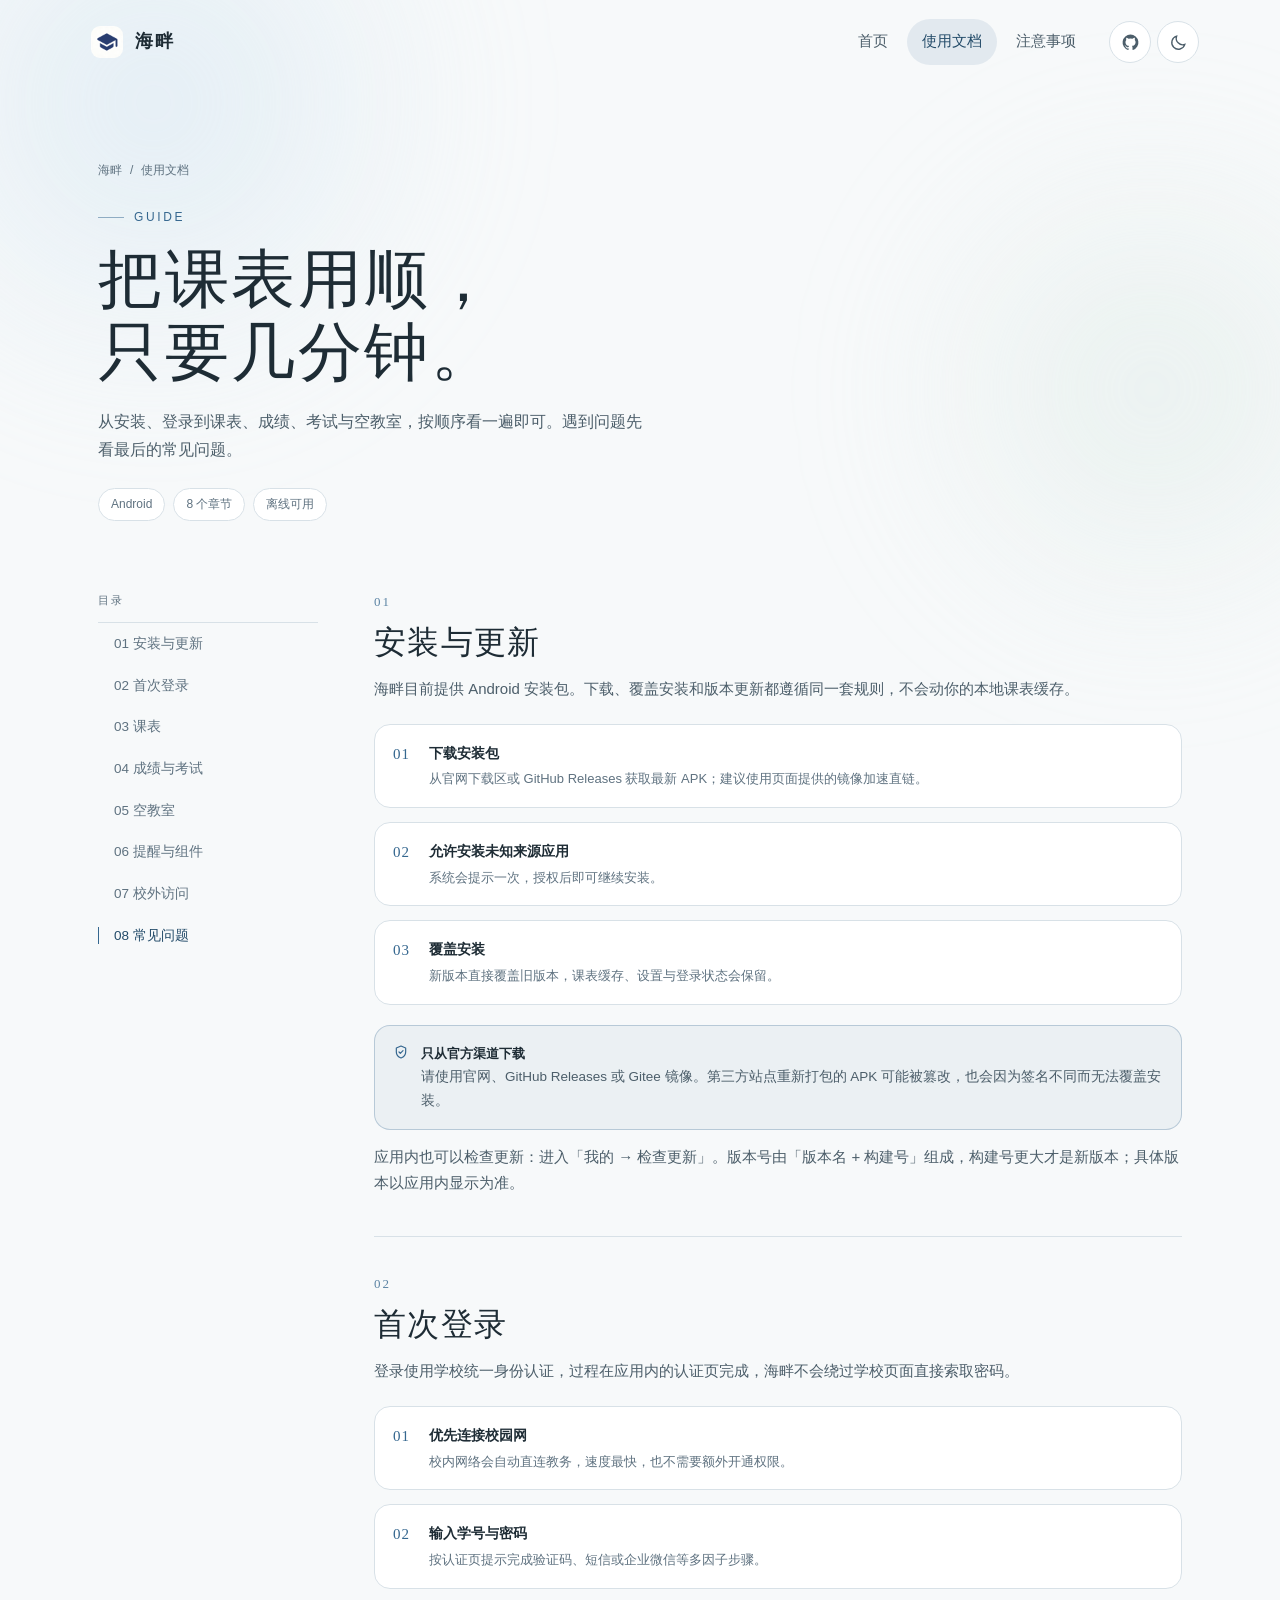
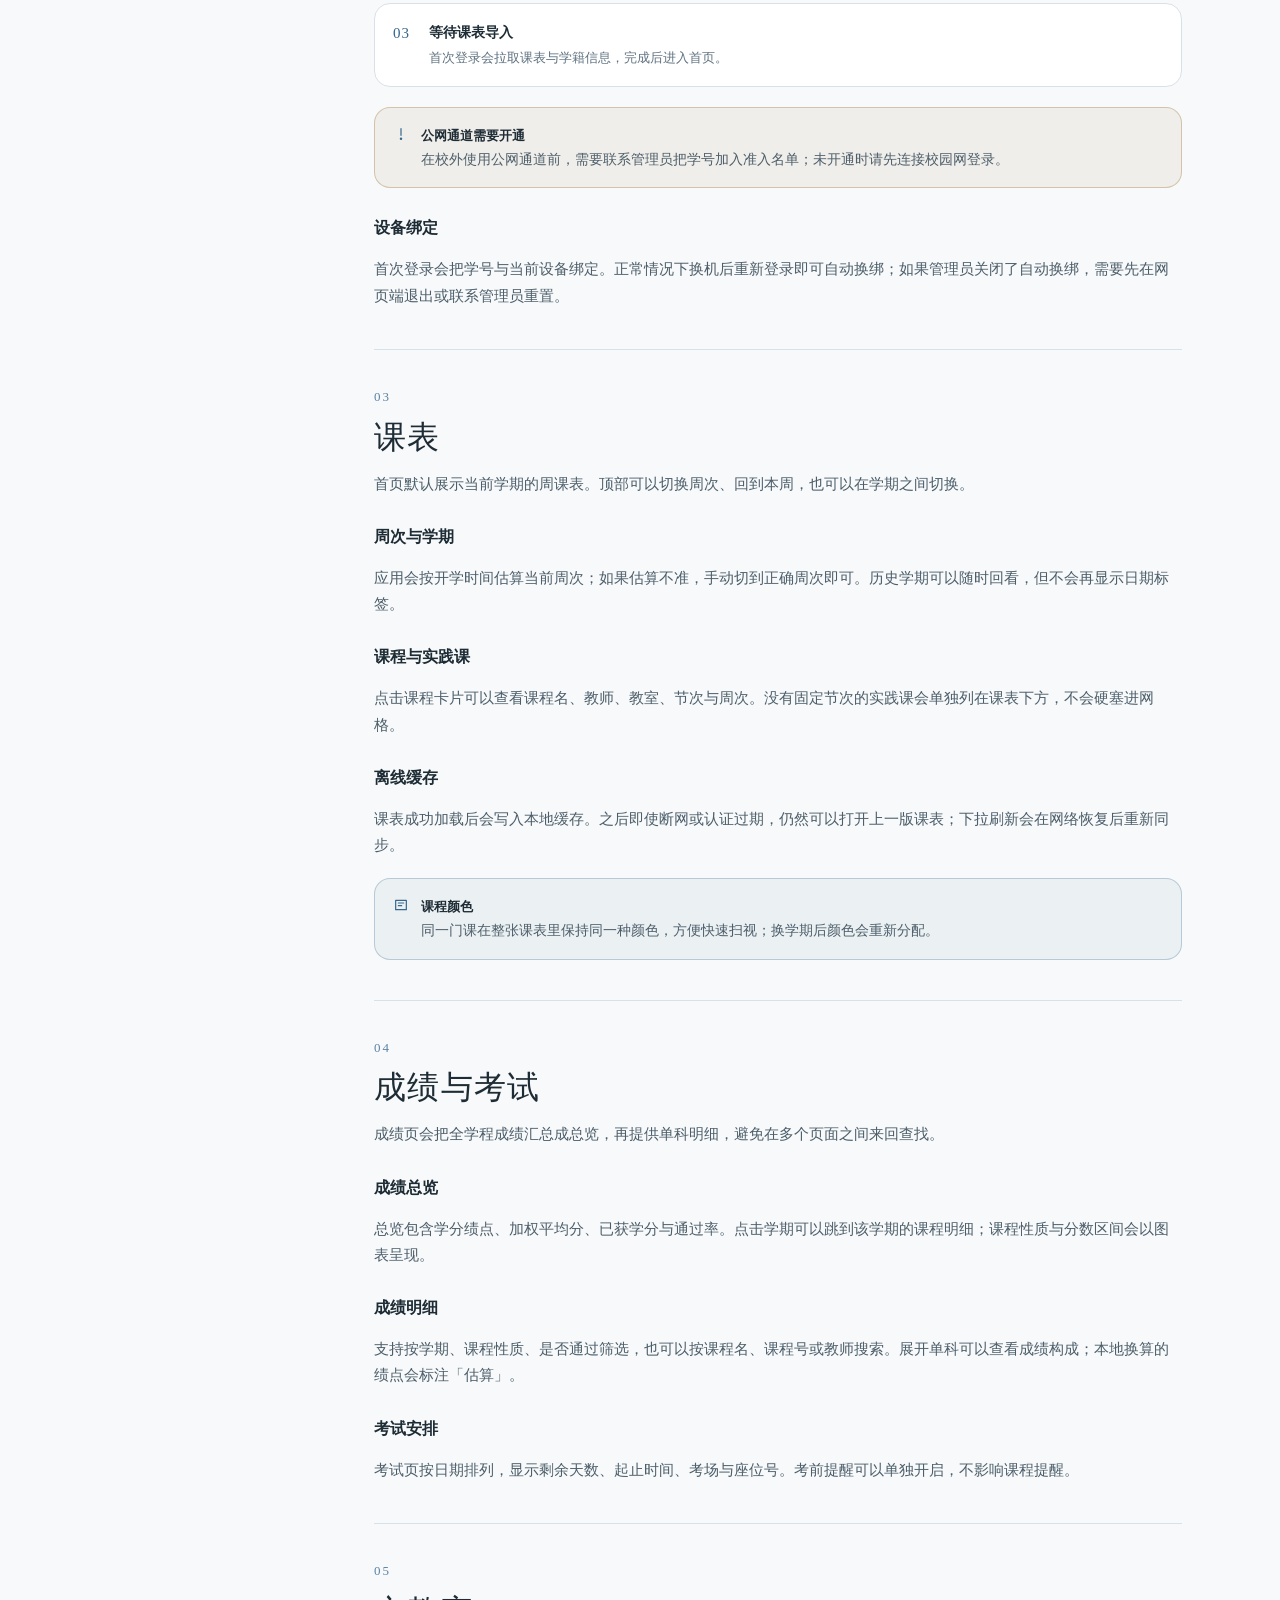
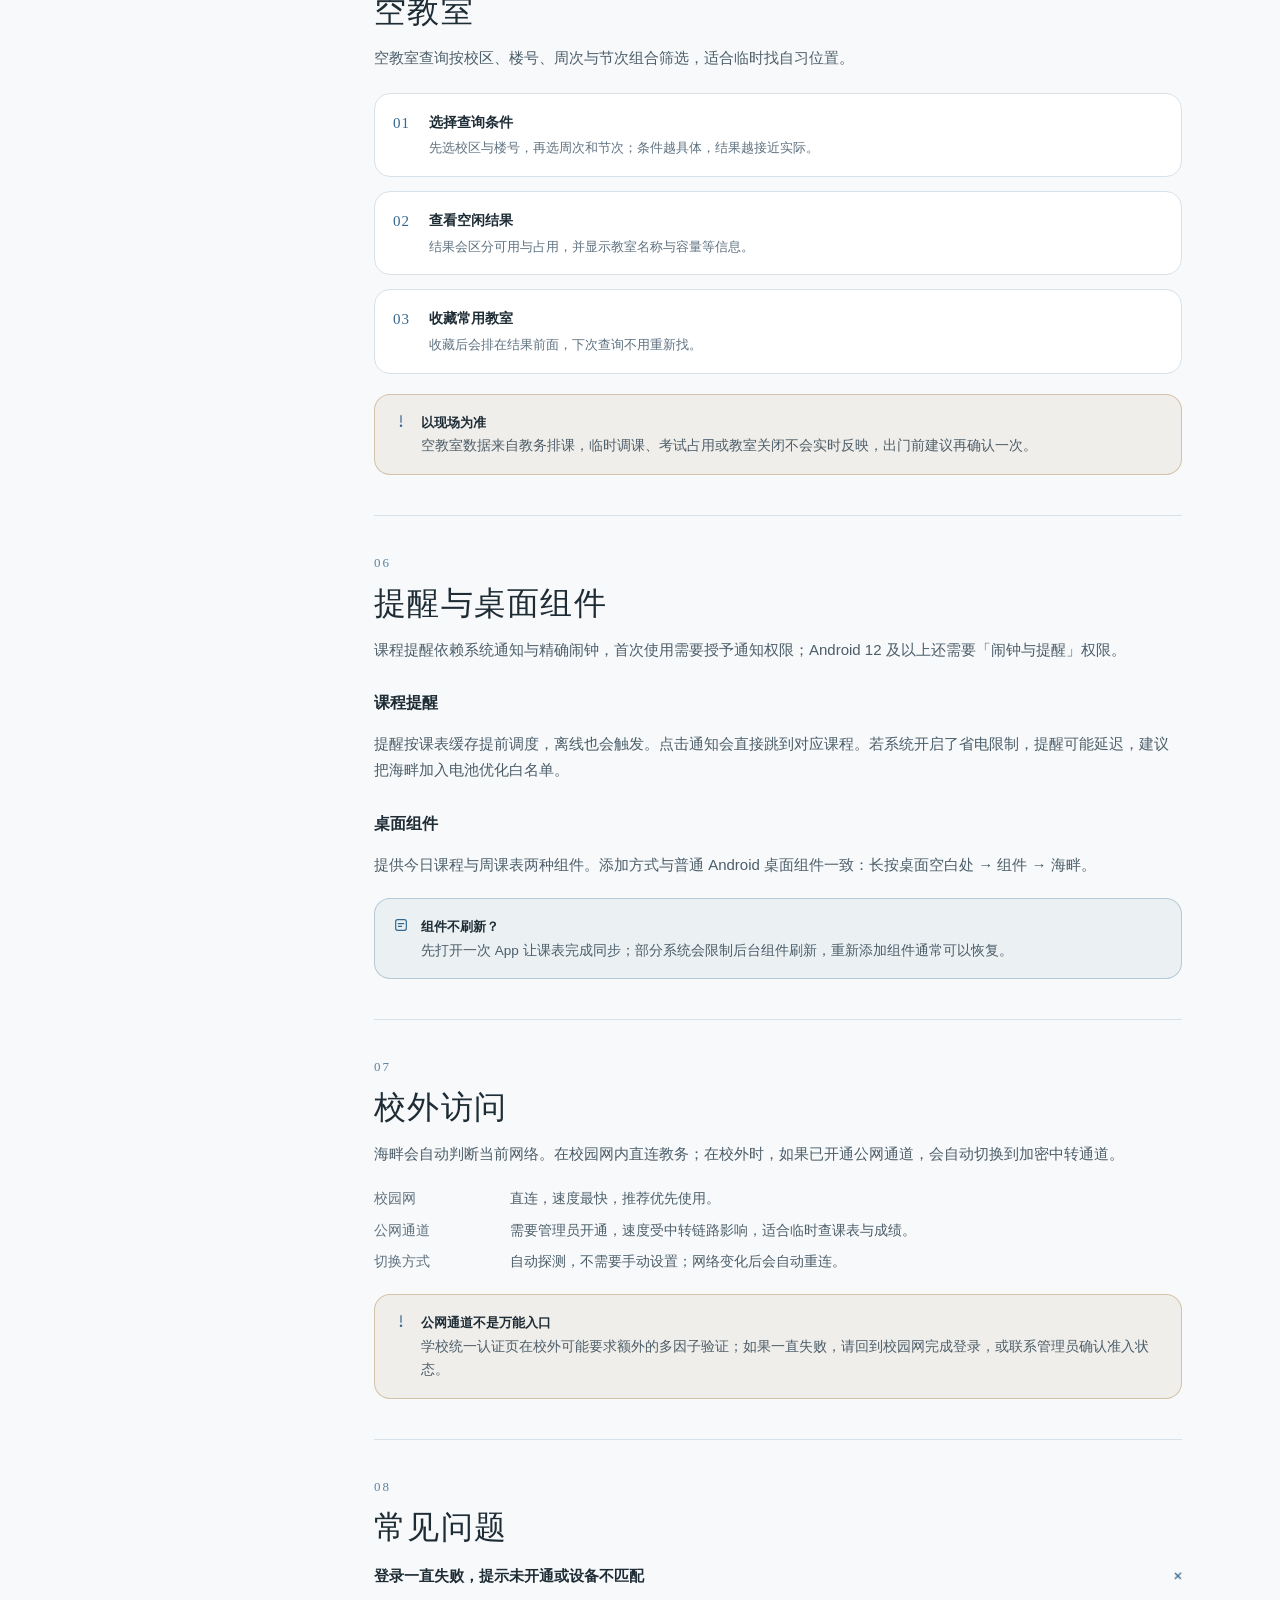
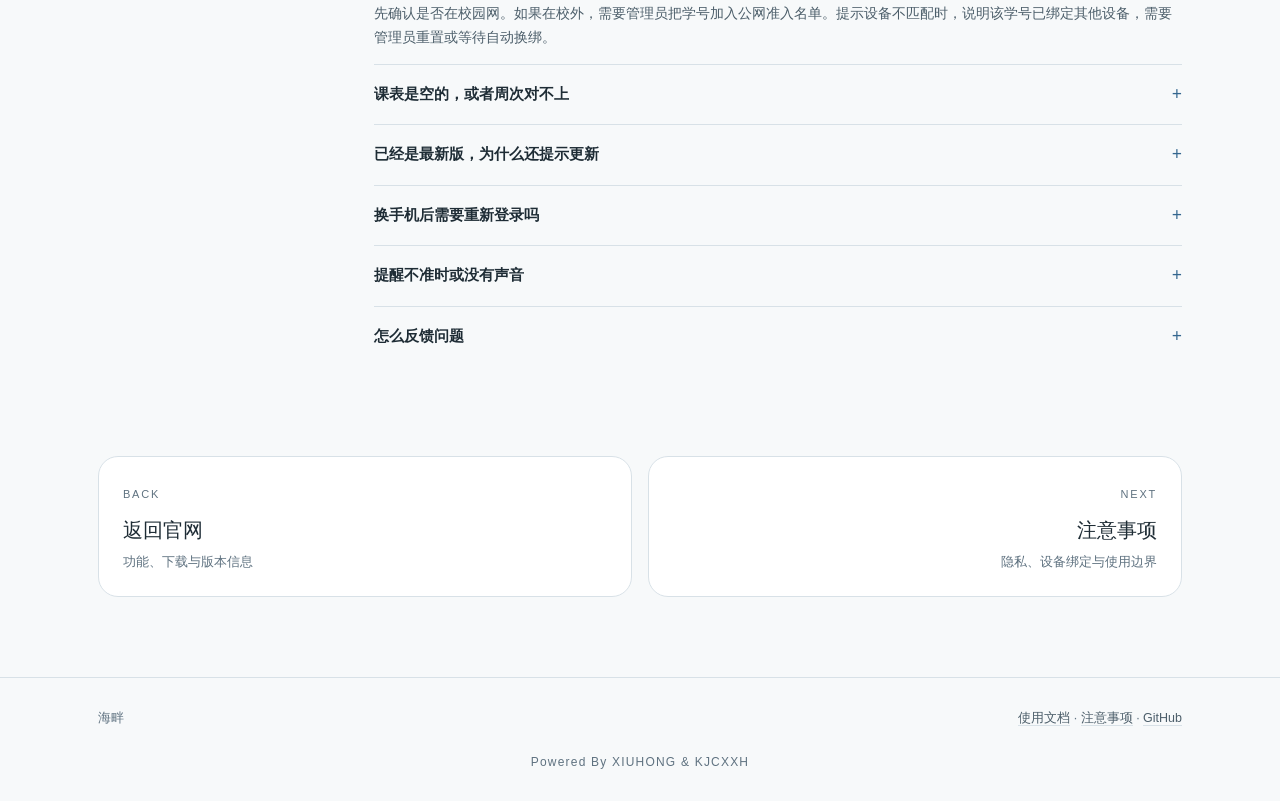
==== commit 4dc75a92: "feat: 文档/注意事项页改用汉堡菜单，移除硬编码版本号" ====
--- a/docs.html
+++ b/docs.html
@@ -31,6 +31,10 @@
       <a href="notes.html">注意事项</a>
     </nav>
     <div class="tools">
+      <button class="menu-btn" id="menuBtn" aria-label="打开菜单" aria-expanded="false" aria-controls="mobileMenu">
+        <svg class="open" viewBox="0 0 24 24" fill="none" stroke="currentColor" stroke-width="1.8" stroke-linecap="round"><path d="M4 7h16M4 12h16M4 17h16"/></svg>
+        <svg class="close" viewBox="0 0 24 24" fill="none" stroke="currentColor" stroke-width="1.8" stroke-linecap="round"><path d="M6 6l12 12M18 6 6 18"/></svg>
+      </button>
       <a class="icon" href="https://github.com/QingYu327/HaiPan" target="_blank" rel="noopener" aria-label="GitHub 仓库">
         <svg viewBox="0 0 24 24" fill="currentColor"><path d="M12 2a10 10 0 0 0-3.16 19.49c.5.09.68-.22.68-.48v-1.7c-2.78.6-3.37-1.34-3.37-1.34-.45-1.16-1.11-1.47-1.11-1.47-.91-.62.07-.61.07-.61 1 .07 1.53 1.03 1.53 1.03.9 1.53 2.36 1.09 2.93.83.09-.65.35-1.09.63-1.34-2.22-.25-4.55-1.11-4.55-4.94 0-1.09.39-1.98 1.03-2.68-.1-.25-.45-1.27.1-2.65 0 0 .84-.27 2.75 1.02a9.4 9.4 0 0 1 5 0c1.91-1.29 2.75-1.02 2.75-1.02.55 1.38.2 2.4.1 2.65.64.7 1.03 1.59 1.03 2.68 0 3.84-2.34 4.68-4.57 4.93.36.31.68.92.68 1.85v2.74c0 .27.18.58.69.48A10 10 0 0 0 12 2Z"/></svg>
       </a>
@@ -42,6 +46,18 @@
   </div>
 </header>
 
+<div class="mobile-menu" id="mobileMenu" aria-hidden="true">
+  <nav class="m-nav" aria-label="移动端导航">
+    <a href="index.html"><span>首页</span><small aria-hidden="true">HOME</small></a>
+    <a href="docs.html" aria-current="page"><span>使用文档</span><small aria-hidden="true">GUIDE</small></a>
+    <a href="notes.html"><span>注意事项</span><small aria-hidden="true">NOTICE</small></a>
+  </nav>
+  <div class="m-foot">
+    <span>海畔 · Android 客户端</span>
+    <a href="https://github.com/QingYu327/HaiPan" target="_blank" rel="noopener">GitHub</a>
+  </div>
+</div>
+
 <main id="main">
   <section class="doc-hero">
     <div class="wrap reveal">
@@ -49,7 +65,7 @@
       <span class="kicker">GUIDE</span>
       <h1>把课表用顺，<br>只要几分钟。</h1>
       <p class="lead">从安装、登录到课表、成绩、考试与空教室，按顺序看一遍即可。遇到问题先看最后的常见问题。</p>
-      <div class="chips"><span>v1.0.1+4144</span><span>Android</span><span>8 个章节</span></div>
+      <div class="chips"><span>Android</span><span>8 个章节</span><span>离线可用</span></div>
     </div>
   </section>
 
@@ -80,7 +96,7 @@
           <svg viewBox="0 0 24 24" fill="none" stroke="currentColor" stroke-width="1.8" stroke-linecap="round" stroke-linejoin="round"><path d="M12 3l7 3v6c0 4.2-2.9 7.6-7 9-4.1-1.4-7-4.8-7-9V6l7-3Z"/><path d="m9 12 2 2 4-4"/></svg>
           <div><b>只从官方渠道下载</b><br>请使用官网、GitHub Releases 或 Gitee 镜像。第三方站点重新打包的 APK 可能被篡改，也会因为签名不同而无法覆盖安装。</div>
         </div>
-        <p>应用内也可以检查更新：进入「我的 → 检查更新」。版本号格式为 <b>1.0.1+构建号</b>，构建号更大的才是新版本。</p>
+        <p>应用内也可以检查更新：进入「我的 → 检查更新」。版本号由「版本名 + 构建号」组成，构建号更大才是新版本；具体版本以应用内显示为准。</p>
       </section>
 
       <section class="doc-section" id="login">
@@ -219,7 +235,7 @@
 
 <footer>
   <div class="wrap foot">
-    <span>海畔 1.0.1</span>
+    <span>海畔</span>
     <span><a href="docs.html">使用文档</a> · <a href="notes.html">注意事项</a> · <a href="https://github.com/QingYu327/HaiPan" target="_blank" rel="noopener">GitHub</a></span>
   </div>
   <p class="powered">Powered By XIUHONG &amp; KJCXXH</p>
--- a/assets/pages.css
+++ b/assets/pages.css
@@ -1,5 +1,6 @@
 /* 海畔 · 文档页共享样式 */
 :root {
+  color-scheme: light;
   --paper: #f7f9fa;
   --paper-2: #eef4f7;
   --card: #ffffff;
@@ -20,6 +21,7 @@
   --ease: cubic-bezier(.22, .68, .16, 1);
 }
 html[data-theme="dark"] {
+  color-scheme: dark;
   --paper: #0f171d;
   --paper-2: #121c22;
   --card: #152026;
@@ -39,7 +41,7 @@
 html { scroll-behavior: smooth; -webkit-text-size-adjust: 100%; }
 body {
   margin: 0;
-  padding-top: 64px;
+  padding-top: 82px;
   background: var(--paper);
   color: var(--ink);
   font-family: var(--sans);
@@ -87,40 +89,40 @@
 /* 顶栏 */
 .site-head {
   position: fixed; inset: 0 0 auto; z-index: 40;
-  display: flex; justify-content: center; padding: 8px 18px 0;
+  display: flex; justify-content: center; padding: 10px 20px 0;
   pointer-events: none;
 }
 .nav {
   pointer-events: auto;
-  width: 100%; max-width: var(--max); height: 48px;
+  width: 100%; max-width: var(--max); height: 64px;
   display: flex; align-items: center; justify-content: space-between;
-  gap: 14px; padding: 0 8px 0 16px;
+  gap: 18px; padding: 0 10px 0 20px;
   border-radius: 100px; border: 1px solid transparent;
   transition: max-width .5s var(--ease), background-color .3s, border-color .3s,
     box-shadow .4s, padding .5s var(--ease);
 }
 .site-head.scrolled .nav {
-  max-width: 880px; padding: 0 8px 0 14px;
+  max-width: 980px; padding: 0 10px 0 18px;
   background: var(--glass); border-color: var(--glass-line);
   -webkit-backdrop-filter: blur(12px) saturate(150%);
   backdrop-filter: blur(12px) saturate(150%);
   box-shadow: 0 14px 34px -26px rgba(30, 44, 53, .6);
 }
-.brand { display: flex; align-items: center; gap: 10px; text-decoration: none; }
+.brand { display: flex; align-items: center; gap: 12px; text-decoration: none; }
 .logo {
-  width: 28px; height: 28px; border-radius: 8px; display: block;
+  width: 32px; height: 32px; border-radius: 9px; display: block;
   object-fit: contain; flex: none; transition: transform .5s var(--ease);
 }
 .site-head.scrolled .logo { transform: scale(.94); }
-.brand b { font-size: 15px; font-weight: 600; letter-spacing: .14em; }
-.links { display: flex; align-items: center; gap: 2px; margin-left: auto; }
+.brand b { font-size: 18px; font-weight: 600; letter-spacing: .12em; }
+.links { display: flex; align-items: center; gap: 4px; margin-left: auto; }
 .links a {
-  position: relative; padding: 8px 11px; border-radius: 999px;
-  color: var(--ink-2); text-decoration: none; font-size: 13px;
+  position: relative; padding: 10px 15px; border-radius: 999px;
+  color: var(--ink-2); text-decoration: none; font-size: 14.5px;
   transition: color .25s, background-color .25s;
 }
 .links a::after {
-  content: ""; position: absolute; left: 11px; right: 11px; bottom: 4px; height: 1px;
+  content: ""; position: absolute; left: 15px; right: 15px; bottom: 6px; height: 1px;
   background: currentColor; transform: scaleX(0); transform-origin: left;
   opacity: .6; transition: transform .35s var(--ease);
 }
@@ -130,16 +132,64 @@
 html[data-theme="dark"] .links a[aria-current="page"] { color: var(--ink); }
 .tools { display: flex; align-items: center; gap: 6px; }
 .icon {
-  width: 38px; height: 38px; display: grid; place-items: center;
+  width: 42px; height: 42px; display: grid; place-items: center;
   border: 1px solid var(--line); border-radius: 999px;
   background: var(--card); color: var(--ink-2); text-decoration: none; padding: 0; cursor: pointer;
   transition: color .3s, border-color .3s, transform .4s var(--ease);
 }
 .icon:hover { color: var(--deep); border-color: var(--blue); transform: translateY(-1px); }
-.icon svg { width: 18px; height: 18px; }
+.icon svg { width: 19px; height: 19px; }
 .icon .sun { display: none; }
 html[data-theme="dark"] .icon .sun { display: block; }
 html[data-theme="dark"] .icon .moon { display: none; }
+
+/* 汉堡菜单：窄屏时收纳导航文字，避免挤压换行 */
+.menu-btn {
+  display: none; width: 42px; height: 42px; place-items: center;
+  border: 1px solid var(--line); border-radius: 999px;
+  background: var(--card); color: var(--ink-2); cursor: pointer; padding: 0;
+  transition: color .3s, border-color .3s, transform .4s var(--ease);
+}
+.menu-btn:hover { color: var(--deep); border-color: var(--blue); }
+.menu-btn svg { width: 19px; height: 19px; }
+.menu-btn .close { display: none; }
+.menu-btn[aria-expanded="true"] .open { display: none; }
+.menu-btn[aria-expanded="true"] .close { display: block; }
+.mobile-menu {
+  position: fixed; inset: 0; z-index: 39;
+  display: flex; flex-direction: column; justify-content: space-between;
+  padding: 100px 24px 28px; background: var(--paper);
+  opacity: 0; visibility: hidden; transform: translateY(-10px);
+  transition: opacity .35s var(--ease), transform .45s var(--ease), visibility .35s;
+}
+.mobile-menu.open { opacity: 1; visibility: visible; transform: none; }
+body.menu-open { overflow: hidden; }
+.m-nav { display: grid; }
+.m-nav a {
+  display: flex; align-items: baseline; justify-content: space-between; gap: 16px;
+  padding: 14px 0; border-bottom: 1px solid var(--line);
+  text-decoration: none; font-family: var(--serif);
+  font-size: clamp(28px, 8vw, 38px); letter-spacing: .04em;
+  color: var(--ink); transition: color .25s;
+}
+.m-nav a:hover, .m-nav a[aria-current="page"] { color: var(--blue); }
+.m-nav a small {
+  font-family: var(--sans); font-size: 10px; letter-spacing: .18em;
+  color: var(--ink-3);
+}
+.m-foot {
+  display: flex; align-items: center; justify-content: space-between; gap: 16px;
+  font-size: 12px; color: var(--ink-3);
+}
+.m-foot a { text-decoration: none; }
+.m-foot a:hover { color: var(--blue); }
+@media (max-width: 860px) {
+  .links { display: none; }
+  .menu-btn { display: grid; }
+}
+@media (min-width: 861px) {
+  .mobile-menu { display: none; }
+}
 
 /* 首屏 */
 .doc-hero { position: relative; padding: 78px 0 26px; }
@@ -169,7 +219,7 @@
   display: grid; grid-template-columns: 220px minmax(0, 1fr); gap: 56px;
   align-items: start;
 }
-.toc { position: sticky; top: 96px; }
+.toc { position: sticky; top: 108px; }
 .toc-title {
   font-size: 11px; letter-spacing: .2em; color: var(--ink-3);
   padding-bottom: 12px; border-bottom: 1px solid var(--line);
@@ -306,13 +356,10 @@
   .toc a.active { border-color: var(--blue); background: rgba(53, 103, 143, .08); }
 }
 @media (max-width: 760px) {
-  body { padding-top: 58px; }
+  body { padding-top: 72px; }
   .wrap, .shell, .page-next { padding-left: 18px; padding-right: 18px; }
-  .nav { height: 44px; padding: 0 6px 0 12px; }
-  .site-head { padding: 7px 12px 0; }
-  .brand b { display: none; }
-  .links a[href="index.html"] { display: none; }
-  .links a { padding: 7px 8px; font-size: 12.5px; }
+  .nav { height: 56px; padding: 0 6px 0 14px; }
+  .site-head { padding: 8px 12px 0; }
   .doc-hero { padding: 48px 0 18px; }
   .doc-hero h1 { font-size: clamp(32px, 9vw, 44px); }
   .doc-section { padding: 28px 0 32px; }
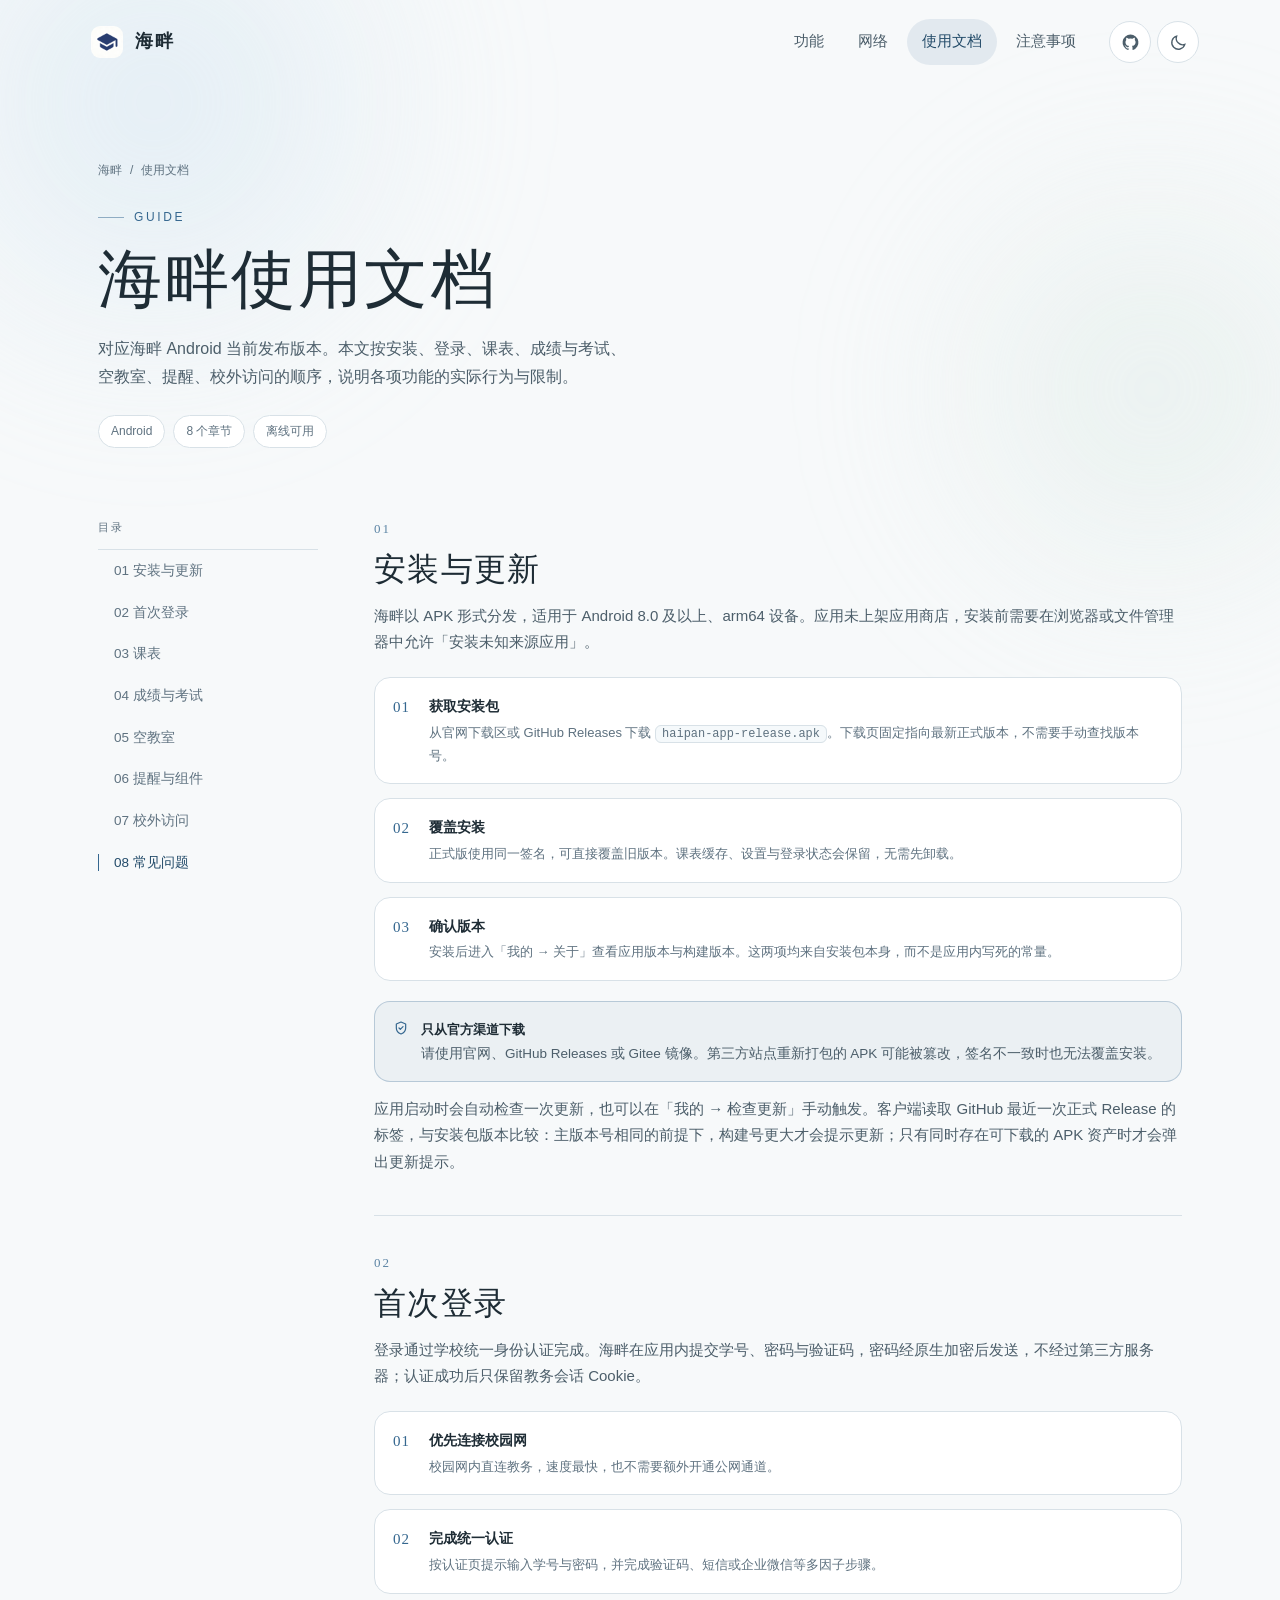
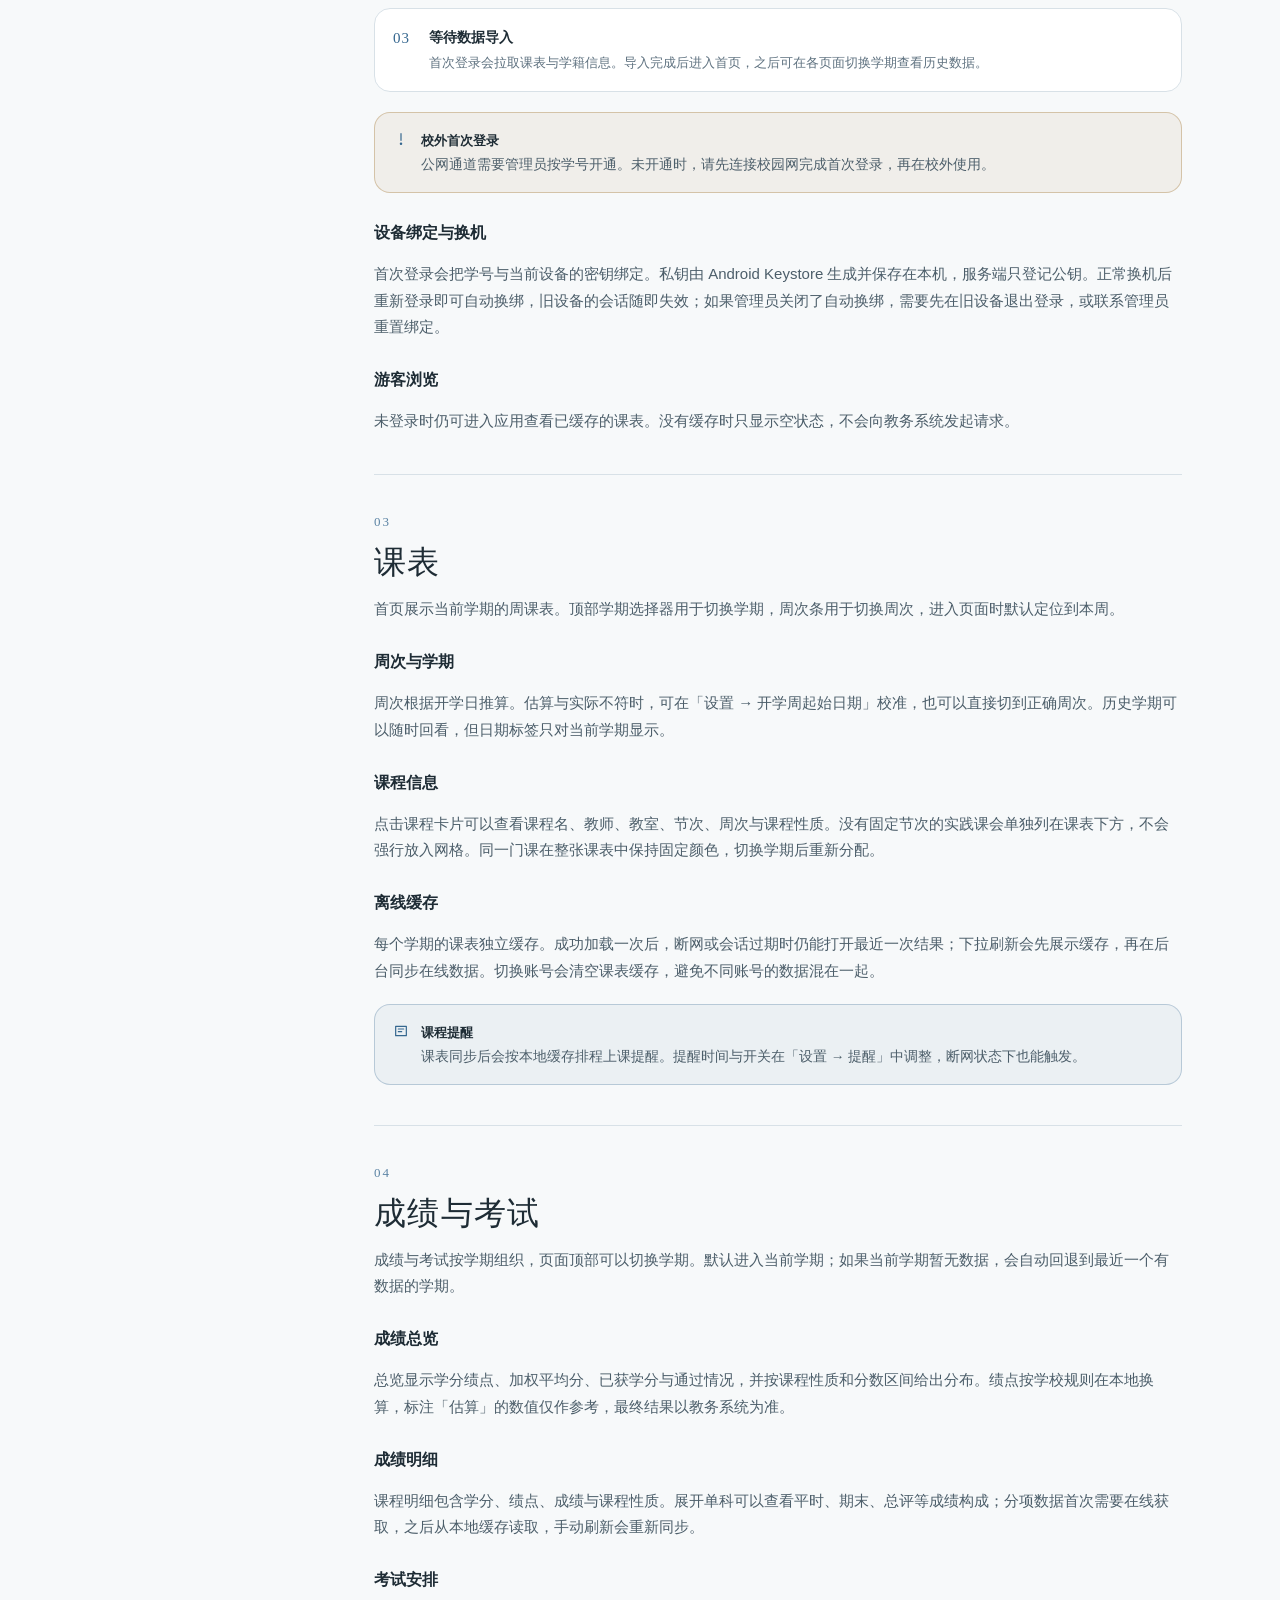
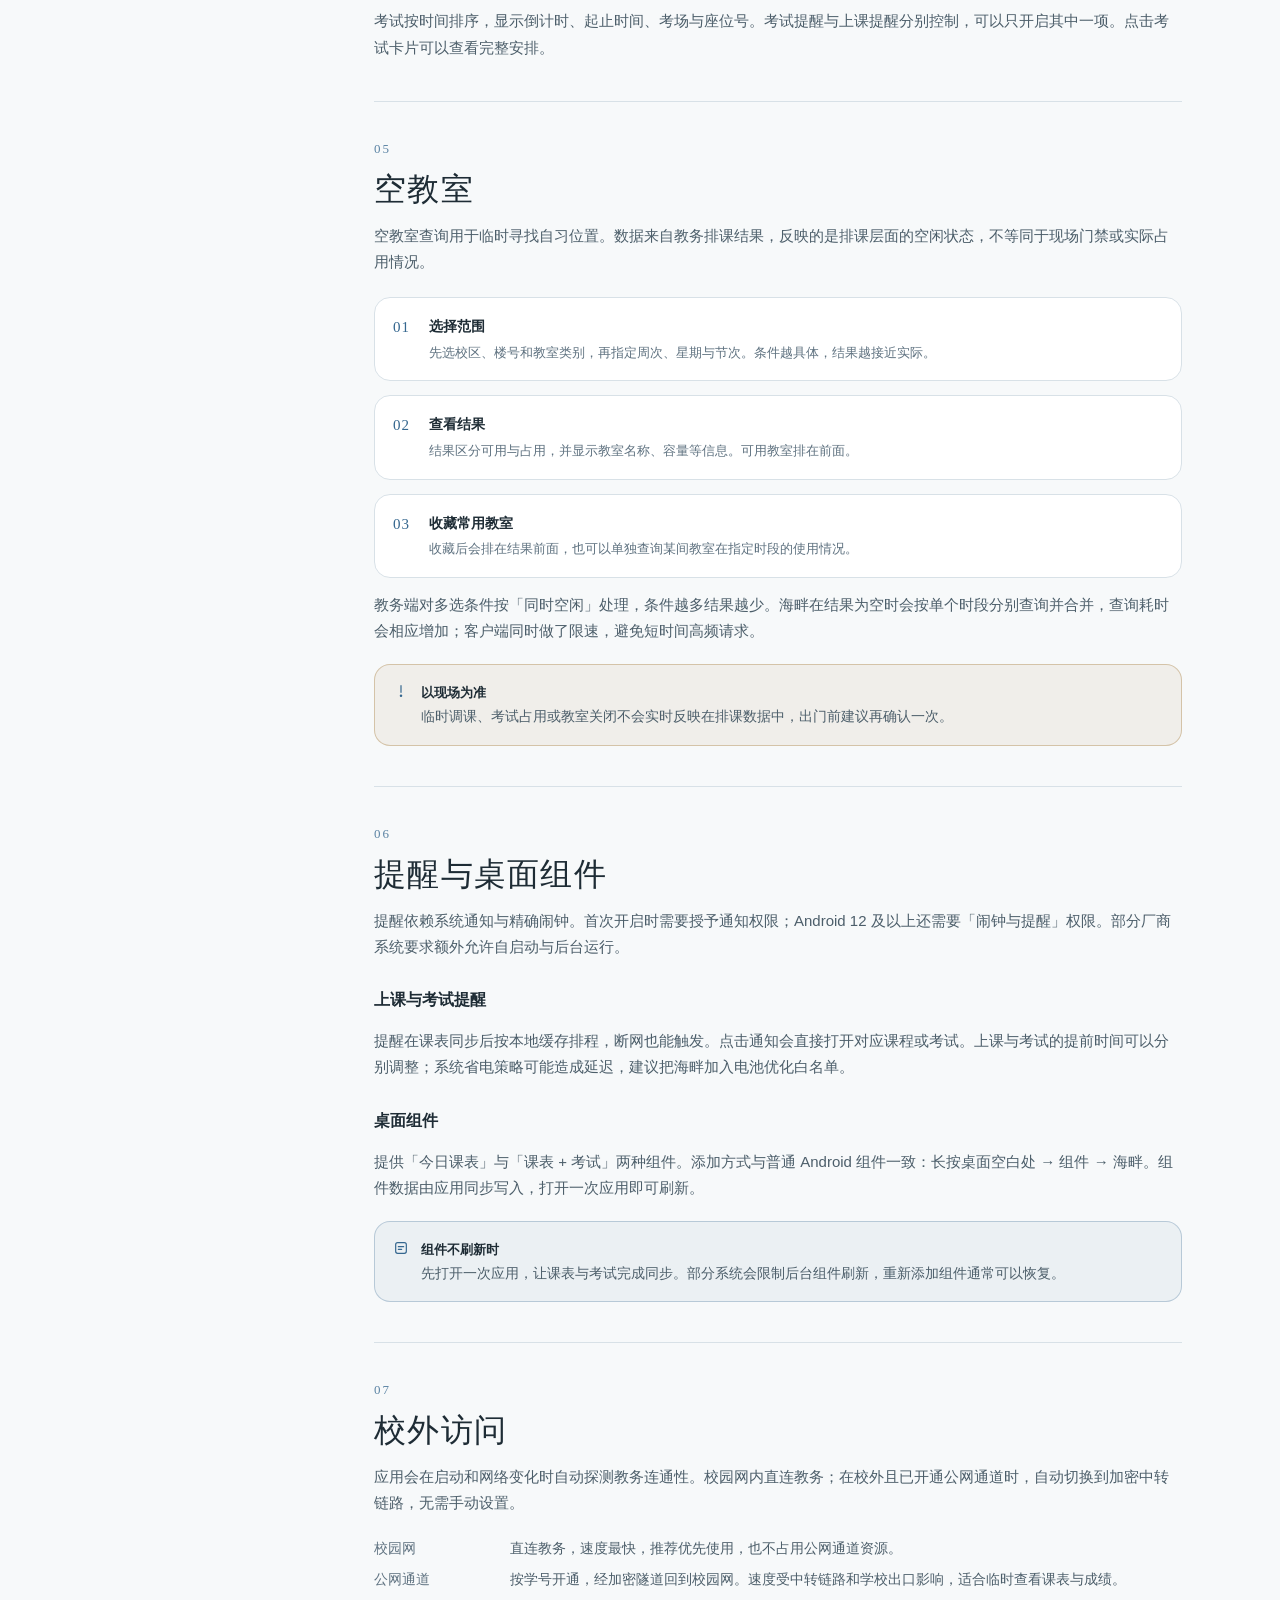
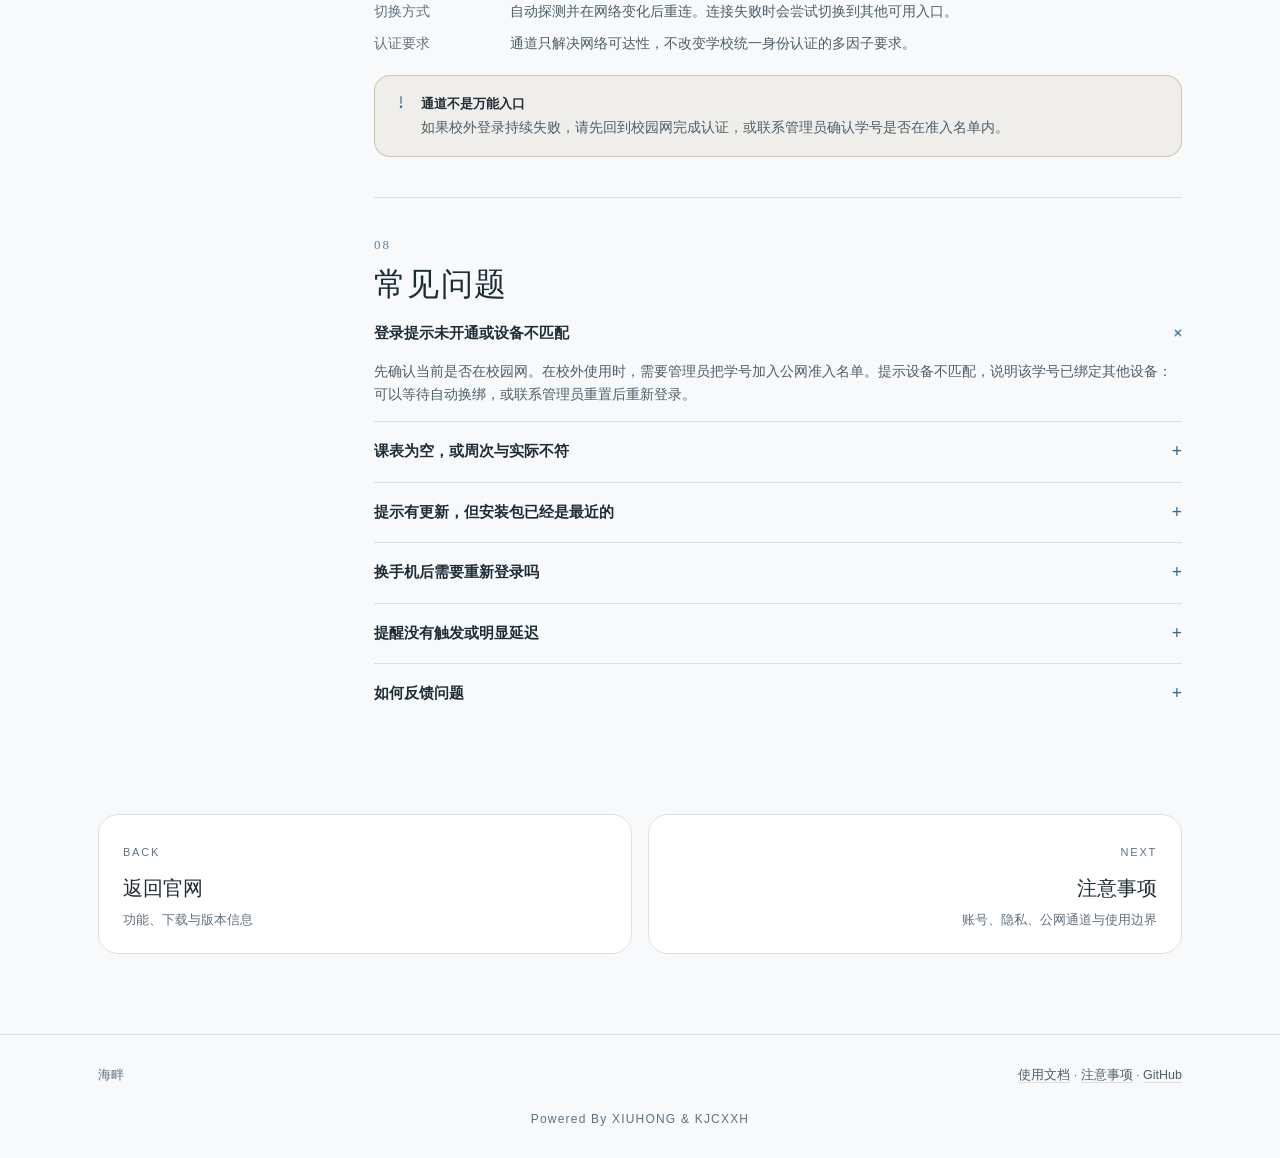
==== commit 9e25711f: "docs: 移动端导航统一收纳并重写文档文案" ====
--- a/docs.html
+++ b/docs.html
@@ -7,7 +7,7 @@
 <meta name="description" content="海畔课表 APP 使用文档：安装更新、首次登录、课表、成绩与考试、空教室、提醒与校外访问。">
 <link rel="icon" type="image/png" href="assets/app-icon.png">
 <link rel="apple-touch-icon" href="assets/app-icon.png">
-<link rel="stylesheet" href="assets/pages.css">
+<link rel="stylesheet" href="assets/pages.css?v=4145">
 <script>
   try {
     var t = localStorage.getItem('hp-theme');
@@ -26,7 +26,8 @@
   <div class="nav">
     <a class="brand" href="index.html"><img class="logo" src="assets/app-icon.png" alt=""><b>海畔</b></a>
     <nav class="links" aria-label="主导航">
-      <a href="index.html">首页</a>
+      <a href="index.html#features">功能</a>
+      <a href="index.html#network">网络</a>
       <a href="docs.html" aria-current="page">使用文档</a>
       <a href="notes.html">注意事项</a>
     </nav>
@@ -48,12 +49,14 @@
 
 <div class="mobile-menu" id="mobileMenu" aria-hidden="true">
   <nav class="m-nav" aria-label="移动端导航">
-    <a href="index.html"><span>首页</span><small aria-hidden="true">HOME</small></a>
+    <a href="index.html#features"><span>功能</span><small aria-hidden="true">FEATURES</small></a>
+    <a href="index.html#network"><span>网络</span><small aria-hidden="true">NETWORK</small></a>
     <a href="docs.html" aria-current="page"><span>使用文档</span><small aria-hidden="true">GUIDE</small></a>
     <a href="notes.html"><span>注意事项</span><small aria-hidden="true">NOTICE</small></a>
+    <a href="index.html#download"><span>下载</span><small aria-hidden="true">DOWNLOAD</small></a>
   </nav>
   <div class="m-foot">
-    <span>海畔 · Android 客户端</span>
+    <span>海畔 · 课表 APP</span>
     <a href="https://github.com/QingYu327/HaiPan" target="_blank" rel="noopener">GitHub</a>
   </div>
 </div>
@@ -63,8 +66,8 @@
     <div class="wrap reveal">
       <div class="crumbs"><a href="index.html">海畔</a><span>/</span><span>使用文档</span></div>
       <span class="kicker">GUIDE</span>
-      <h1>把课表用顺，<br>只要几分钟。</h1>
-      <p class="lead">从安装、登录到课表、成绩、考试与空教室，按顺序看一遍即可。遇到问题先看最后的常见问题。</p>
+      <h1>海畔使用文档</h1>
+      <p class="lead">对应海畔 Android 当前发布版本。本文按安装、登录、课表、成绩与考试、空教室、提醒、校外访问的顺序，说明各项功能的实际行为与限制。</p>
       <div class="chips"><span>Android</span><span>8 个章节</span><span>离线可用</span></div>
     </div>
   </section>
@@ -86,105 +89,109 @@
       <section class="doc-section" id="install">
         <div class="sec-k">01</div>
         <h2>安装与更新</h2>
-        <p>海畔目前提供 Android 安装包。下载、覆盖安装和版本更新都遵循同一套规则，不会动你的本地课表缓存。</p>
+        <p>海畔以 APK 形式分发，适用于 Android 8.0 及以上、arm64 设备。应用未上架应用商店，安装前需要在浏览器或文件管理器中允许「安装未知来源应用」。</p>
         <ol class="steps">
-          <li><b>下载安装包</b><span>从官网下载区或 GitHub Releases 获取最新 APK；建议使用页面提供的镜像加速直链。</span></li>
-          <li><b>允许安装未知来源应用</b><span>系统会提示一次，授权后即可继续安装。</span></li>
-          <li><b>覆盖安装</b><span>新版本直接覆盖旧版本，课表缓存、设置与登录状态会保留。</span></li>
+          <li><b>获取安装包</b><span>从官网下载区或 GitHub Releases 下载 <code>haipan-app-release.apk</code>。下载页固定指向最新正式版本，不需要手动查找版本号。</span></li>
+          <li><b>覆盖安装</b><span>正式版使用同一签名，可直接覆盖旧版本。课表缓存、设置与登录状态会保留，无需先卸载。</span></li>
+          <li><b>确认版本</b><span>安装后进入「我的 → 关于」查看应用版本与构建版本。这两项均来自安装包本身，而不是应用内写死的常量。</span></li>
         </ol>
         <div class="callout tip">
           <svg viewBox="0 0 24 24" fill="none" stroke="currentColor" stroke-width="1.8" stroke-linecap="round" stroke-linejoin="round"><path d="M12 3l7 3v6c0 4.2-2.9 7.6-7 9-4.1-1.4-7-4.8-7-9V6l7-3Z"/><path d="m9 12 2 2 4-4"/></svg>
-          <div><b>只从官方渠道下载</b><br>请使用官网、GitHub Releases 或 Gitee 镜像。第三方站点重新打包的 APK 可能被篡改，也会因为签名不同而无法覆盖安装。</div>
-        </div>
-        <p>应用内也可以检查更新：进入「我的 → 检查更新」。版本号由「版本名 + 构建号」组成，构建号更大才是新版本；具体版本以应用内显示为准。</p>
+          <div><b>只从官方渠道下载</b><br>请使用官网、GitHub Releases 或 Gitee 镜像。第三方站点重新打包的 APK 可能被篡改，签名不一致时也无法覆盖安装。</div>
+        </div>
+        <p>应用启动时会自动检查一次更新，也可以在「我的 → 检查更新」手动触发。客户端读取 GitHub 最近一次正式 Release 的标签，与安装包版本比较：主版本号相同的前提下，构建号更大才会提示更新；只有同时存在可下载的 APK 资产时才会弹出更新提示。</p>
       </section>
 
       <section class="doc-section" id="login">
         <div class="sec-k">02</div>
         <h2>首次登录</h2>
-        <p>登录使用学校统一身份认证，过程在应用内的认证页完成，海畔不会绕过学校页面直接索取密码。</p>
+        <p>登录通过学校统一身份认证完成。海畔在应用内提交学号、密码与验证码，密码经原生加密后发送，不经过第三方服务器；认证成功后只保留教务会话 Cookie。</p>
         <ol class="steps">
-          <li><b>优先连接校园网</b><span>校内网络会自动直连教务，速度最快，也不需要额外开通权限。</span></li>
-          <li><b>输入学号与密码</b><span>按认证页提示完成验证码、短信或企业微信等多因子步骤。</span></li>
-          <li><b>等待课表导入</b><span>首次登录会拉取课表与学籍信息，完成后进入首页。</span></li>
+          <li><b>优先连接校园网</b><span>校园网内直连教务，速度最快，也不需要额外开通公网通道。</span></li>
+          <li><b>完成统一认证</b><span>按认证页提示输入学号与密码，并完成验证码、短信或企业微信等多因子步骤。</span></li>
+          <li><b>等待数据导入</b><span>首次登录会拉取课表与学籍信息。导入完成后进入首页，之后可在各页面切换学期查看历史数据。</span></li>
         </ol>
         <div class="callout warn">
           <svg viewBox="0 0 24 24" fill="none" stroke="currentColor" stroke-width="1.8" stroke-linecap="round"><path d="M12 4v10"/><circle cx="12" cy="19" r="1"/></svg>
-          <div><b>公网通道需要开通</b><br>在校外使用公网通道前，需要联系管理员把学号加入准入名单；未开通时请先连接校园网登录。</div>
-        </div>
-        <h3>设备绑定</h3>
-        <p>首次登录会把学号与当前设备绑定。正常情况下换机后重新登录即可自动换绑；如果管理员关闭了自动换绑，需要先在网页端退出或联系管理员重置。</p>
+          <div><b>校外首次登录</b><br>公网通道需要管理员按学号开通。未开通时，请先连接校园网完成首次登录，再在校外使用。</div>
+        </div>
+        <h3>设备绑定与换机</h3>
+        <p>首次登录会把学号与当前设备的密钥绑定。私钥由 Android Keystore 生成并保存在本机，服务端只登记公钥。正常换机后重新登录即可自动换绑，旧设备的会话随即失效；如果管理员关闭了自动换绑，需要先在旧设备退出登录，或联系管理员重置绑定。</p>
+        <h3>游客浏览</h3>
+        <p>未登录时仍可进入应用查看已缓存的课表。没有缓存时只显示空状态，不会向教务系统发起请求。</p>
       </section>
 
       <section class="doc-section" id="timetable">
         <div class="sec-k">03</div>
         <h2>课表</h2>
-        <p>首页默认展示当前学期的周课表。顶部可以切换周次、回到本周，也可以在学期之间切换。</p>
+        <p>首页展示当前学期的周课表。顶部学期选择器用于切换学期，周次条用于切换周次，进入页面时默认定位到本周。</p>
         <h3>周次与学期</h3>
-        <p>应用会按开学时间估算当前周次；如果估算不准，手动切到正确周次即可。历史学期可以随时回看，但不会再显示日期标签。</p>
-        <h3>课程与实践课</h3>
-        <p>点击课程卡片可以查看课程名、教师、教室、节次与周次。没有固定节次的实践课会单独列在课表下方，不会硬塞进网格。</p>
+        <p>周次根据开学日推算。估算与实际不符时，可在「设置 → 开学周起始日期」校准，也可以直接切到正确周次。历史学期可以随时回看，但日期标签只对当前学期显示。</p>
+        <h3>课程信息</h3>
+        <p>点击课程卡片可以查看课程名、教师、教室、节次、周次与课程性质。没有固定节次的实践课会单独列在课表下方，不会强行放入网格。同一门课在整张课表中保持固定颜色，切换学期后重新分配。</p>
         <h3>离线缓存</h3>
-        <p>课表成功加载后会写入本地缓存。之后即使断网或认证过期，仍然可以打开上一版课表；下拉刷新会在网络恢复后重新同步。</p>
+        <p>每个学期的课表独立缓存。成功加载一次后，断网或会话过期时仍能打开最近一次结果；下拉刷新会先展示缓存，再在后台同步在线数据。切换账号会清空课表缓存，避免不同账号的数据混在一起。</p>
         <div class="callout tip">
           <svg viewBox="0 0 24 24" fill="none" stroke="currentColor" stroke-width="1.8" stroke-linecap="round" stroke-linejoin="round"><path d="M4 5h16v14H4z"/><path d="M8 9h8M8 13h5"/></svg>
-          <div><b>课程颜色</b><br>同一门课在整张课表里保持同一种颜色，方便快速扫视；换学期后颜色会重新分配。</div>
+          <div><b>课程提醒</b><br>课表同步后会按本地缓存排程上课提醒。提醒时间与开关在「设置 → 提醒」中调整，断网状态下也能触发。</div>
         </div>
       </section>
 
       <section class="doc-section" id="grades">
         <div class="sec-k">04</div>
         <h2>成绩与考试</h2>
-        <p>成绩页会把全学程成绩汇总成总览，再提供单科明细，避免在多个页面之间来回查找。</p>
+        <p>成绩与考试按学期组织，页面顶部可以切换学期。默认进入当前学期；如果当前学期暂无数据，会自动回退到最近一个有数据的学期。</p>
         <h3>成绩总览</h3>
-        <p>总览包含学分绩点、加权平均分、已获学分与通过率。点击学期可以跳到该学期的课程明细；课程性质与分数区间会以图表呈现。</p>
+        <p>总览显示学分绩点、加权平均分、已获学分与通过情况，并按课程性质和分数区间给出分布。绩点按学校规则在本地换算，标注「估算」的数值仅作参考，最终结果以教务系统为准。</p>
         <h3>成绩明细</h3>
-        <p>支持按学期、课程性质、是否通过筛选，也可以按课程名、课程号或教师搜索。展开单科可以查看成绩构成；本地换算的绩点会标注「估算」。</p>
+        <p>课程明细包含学分、绩点、成绩与课程性质。展开单科可以查看平时、期末、总评等成绩构成；分项数据首次需要在线获取，之后从本地缓存读取，手动刷新会重新同步。</p>
         <h3>考试安排</h3>
-        <p>考试页按日期排列，显示剩余天数、起止时间、考场与座位号。考前提醒可以单独开启，不影响课程提醒。</p>
+        <p>考试按时间排序，显示倒计时、起止时间、考场与座位号。考试提醒与上课提醒分别控制，可以只开启其中一项。点击考试卡片可以查看完整安排。</p>
       </section>
 
       <section class="doc-section" id="rooms">
         <div class="sec-k">05</div>
         <h2>空教室</h2>
-        <p>空教室查询按校区、楼号、周次与节次组合筛选，适合临时找自习位置。</p>
+        <p>空教室查询用于临时寻找自习位置。数据来自教务排课结果，反映的是排课层面的空闲状态，不等同于现场门禁或实际占用情况。</p>
         <ol class="steps">
-          <li><b>选择查询条件</b><span>先选校区与楼号，再选周次和节次；条件越具体，结果越接近实际。</span></li>
-          <li><b>查看空闲结果</b><span>结果会区分可用与占用，并显示教室名称与容量等信息。</span></li>
-          <li><b>收藏常用教室</b><span>收藏后会排在结果前面，下次查询不用重新找。</span></li>
+          <li><b>选择范围</b><span>先选校区、楼号和教室类别，再指定周次、星期与节次。条件越具体，结果越接近实际。</span></li>
+          <li><b>查看结果</b><span>结果区分可用与占用，并显示教室名称、容量等信息。可用教室排在前面。</span></li>
+          <li><b>收藏常用教室</b><span>收藏后会排在结果前面，也可以单独查询某间教室在指定时段的使用情况。</span></li>
         </ol>
+        <p>教务端对多选条件按「同时空闲」处理，条件越多结果越少。海畔在结果为空时会按单个时段分别查询并合并，查询耗时会相应增加；客户端同时做了限速，避免短时间高频请求。</p>
         <div class="callout warn">
           <svg viewBox="0 0 24 24" fill="none" stroke="currentColor" stroke-width="1.8" stroke-linecap="round"><path d="M12 4v10"/><circle cx="12" cy="19" r="1"/></svg>
-          <div><b>以现场为准</b><br>空教室数据来自教务排课，临时调课、考试占用或教室关闭不会实时反映，出门前建议再确认一次。</div>
+          <div><b>以现场为准</b><br>临时调课、考试占用或教室关闭不会实时反映在排课数据中，出门前建议再确认一次。</div>
         </div>
       </section>
 
       <section class="doc-section" id="alerts">
         <div class="sec-k">06</div>
         <h2>提醒与桌面组件</h2>
-        <p>课程提醒依赖系统通知与精确闹钟，首次使用需要授予通知权限；Android 12 及以上还需要「闹钟与提醒」权限。</p>
-        <h3>课程提醒</h3>
-        <p>提醒按课表缓存提前调度，离线也会触发。点击通知会直接跳到对应课程。若系统开启了省电限制，提醒可能延迟，建议把海畔加入电池优化白名单。</p>
+        <p>提醒依赖系统通知与精确闹钟。首次开启时需要授予通知权限；Android 12 及以上还需要「闹钟与提醒」权限。部分厂商系统要求额外允许自启动与后台运行。</p>
+        <h3>上课与考试提醒</h3>
+        <p>提醒在课表同步后按本地缓存排程，断网也能触发。点击通知会直接打开对应课程或考试。上课与考试的提前时间可以分别调整；系统省电策略可能造成延迟，建议把海畔加入电池优化白名单。</p>
         <h3>桌面组件</h3>
-        <p>提供今日课程与周课表两种组件。添加方式与普通 Android 桌面组件一致：长按桌面空白处 → 组件 → 海畔。</p>
+        <p>提供「今日课表」与「课表 + 考试」两种组件。添加方式与普通 Android 组件一致：长按桌面空白处 → 组件 → 海畔。组件数据由应用同步写入，打开一次应用即可刷新。</p>
         <div class="callout tip">
           <svg viewBox="0 0 24 24" fill="none" stroke="currentColor" stroke-width="1.8" stroke-linecap="round" stroke-linejoin="round"><rect x="4" y="4" width="16" height="16" rx="3"/><path d="M8 10h8M8 14h5"/></svg>
-          <div><b>组件不刷新？</b><br>先打开一次 App 让课表完成同步；部分系统会限制后台组件刷新，重新添加组件通常可以恢复。</div>
+          <div><b>组件不刷新时</b><br>先打开一次应用，让课表与考试完成同步。部分系统会限制后台组件刷新，重新添加组件通常可以恢复。</div>
         </div>
       </section>
 
       <section class="doc-section" id="network">
         <div class="sec-k">07</div>
         <h2>校外访问</h2>
-        <p>海畔会自动判断当前网络。在校园网内直连教务；在校外时，如果已开通公网通道，会自动切换到加密中转通道。</p>
+        <p>应用会在启动和网络变化时自动探测教务连通性。校园网内直连教务；在校外且已开通公网通道时，自动切换到加密中转链路，无需手动设置。</p>
         <dl class="kv">
-          <dt>校园网</dt><dd>直连，速度最快，推荐优先使用。</dd>
-          <dt>公网通道</dt><dd>需要管理员开通，速度受中转链路影响，适合临时查课表与成绩。</dd>
-          <dt>切换方式</dt><dd>自动探测，不需要手动设置；网络变化后会自动重连。</dd>
+          <dt>校园网</dt><dd>直连教务，速度最快，推荐优先使用，也不占用公网通道资源。</dd>
+          <dt>公网通道</dt><dd>按学号开通，经加密隧道回到校园网。速度受中转链路和学校出口影响，适合临时查看课表与成绩。</dd>
+          <dt>切换方式</dt><dd>自动探测并在网络变化后重连。连接失败时会尝试切换到其他可用入口。</dd>
+          <dt>认证要求</dt><dd>通道只解决网络可达性，不改变学校统一身份认证的多因子要求。</dd>
         </dl>
         <div class="callout warn">
           <svg viewBox="0 0 24 24" fill="none" stroke="currentColor" stroke-width="1.8" stroke-linecap="round"><path d="M12 4v10"/><circle cx="12" cy="19" r="1"/></svg>
-          <div><b>公网通道不是万能入口</b><br>学校统一认证页在校外可能要求额外的多因子验证；如果一直失败，请回到校园网完成登录，或联系管理员确认准入状态。</div>
+          <div><b>通道不是万能入口</b><br>如果校外登录持续失败，请先回到校园网完成认证，或联系管理员确认学号是否在准入名单内。</div>
         </div>
       </section>
 
@@ -192,28 +199,28 @@
         <div class="sec-k">08</div>
         <h2>常见问题</h2>
         <details class="faq" open>
-          <summary>登录一直失败，提示未开通或设备不匹配</summary>
-          <p>先确认是否在校园网。如果在校外，需要管理员把学号加入公网准入名单。提示设备不匹配时，说明该学号已绑定其他设备，需要管理员重置或等待自动换绑。</p>
-        </details>
-        <details class="faq">
-          <summary>课表是空的，或者周次对不上</summary>
-          <p>先在课表页下拉刷新。周次为空通常是开学时间估算偏差，手动切到正确周次即可。历史学期不显示日期属于正常现象。</p>
-        </details>
-        <details class="faq">
-          <summary>已经是最新版，为什么还提示更新</summary>
-          <p>请对照「我的 → 关于」里的构建版本与 Release 标签。若构建版本低于标签，说明安装包确实较旧；若完全一致仍提示，请通过意见反馈附上日志。</p>
+          <summary>登录提示未开通或设备不匹配</summary>
+          <p>先确认当前是否在校园网。在校外使用时，需要管理员把学号加入公网准入名单。提示设备不匹配，说明该学号已绑定其他设备：可以等待自动换绑，或联系管理员重置后重新登录。</p>
+        </details>
+        <details class="faq">
+          <summary>课表为空，或周次与实际不符</summary>
+          <p>先在课表页下拉刷新，确认学期选择正确。周次偏差通常是开学日估算问题，可在设置中校准开学周起始日期，或直接切到正确周次。历史学期不显示日期属于正常现象。</p>
+        </details>
+        <details class="faq">
+          <summary>提示有更新，但安装包已经是最近的</summary>
+          <p>在「我的 → 关于」核对构建版本。客户端只在最新 Release 的构建号大于安装包构建号时提示更新；如果两者一致仍有提示，请在意见反馈中附上运行日志，便于定位。</p>
         </details>
         <details class="faq">
           <summary>换手机后需要重新登录吗</summary>
-          <p>需要。新设备首次登录会重新完成设备认证；本地缓存不会跨设备迁移，课表会重新从教务拉取。</p>
-        </details>
-        <details class="faq">
-          <summary>提醒不准时或没有声音</summary>
-          <p>检查通知权限、闹钟与提醒权限，以及系统省电策略。部分国产系统需要单独允许「自启动」和「后台运行」。</p>
-        </details>
-        <details class="faq">
-          <summary>怎么反馈问题</summary>
-          <p>进入「我的 → 意见反馈」，应用会导出日志并附到邮件里。也可以直接发邮件到 <a class="inline" href="mailto:xiuhong0327@163.com">xiuhong0327@163.com</a>。</p>
+          <p>需要。新设备首次登录会重新完成设备认证，本地缓存不会跨设备迁移，课表与成绩会重新从教务系统拉取。</p>
+        </details>
+        <details class="faq">
+          <summary>提醒没有触发或明显延迟</summary>
+          <p>依次检查通知权限、「闹钟与提醒」权限和系统省电策略。部分国产系统还需要单独允许自启动与后台运行。修改权限后，重新打开应用并刷新一次课表，让提醒重新排程。</p>
+        </details>
+        <details class="faq">
+          <summary>如何反馈问题</summary>
+          <p>进入「我的 → 意见反馈」，应用会自动导出机型、系统版本与脱敏后的运行日志，并作为附件填入邮件。也可以直接发送邮件到 <a class="inline" href="mailto:xiuhong0327@163.com">xiuhong0327@163.com</a>。</p>
         </details>
       </section>
     </article>
@@ -228,7 +235,7 @@
     <a class="next-card right" href="notes.html">
       <small>NEXT</small>
       <b>注意事项</b>
-      <span>隐私、设备绑定与使用边界</span>
+      <span>账号、隐私、公网通道与使用边界</span>
     </a>
   </nav>
 </main>
@@ -241,6 +248,6 @@
   <p class="powered">Powered By XIUHONG &amp; KJCXXH</p>
 </footer>
 
-<script src="assets/pages.js"></script>
+<script src="assets/pages.js?v=4145"></script>
 </body>
 </html>
--- a/assets/pages.css
+++ b/assets/pages.css
@@ -183,11 +183,11 @@
 }
 .m-foot a { text-decoration: none; }
 .m-foot a:hover { color: var(--blue); }
-@media (max-width: 860px) {
+@media (max-width: 980px) {
   .links { display: none; }
   .menu-btn { display: grid; }
 }
-@media (min-width: 861px) {
+@media (min-width: 981px) {
   .mobile-menu { display: none; }
 }
 
@@ -260,6 +260,11 @@
 .doc-section p b { color: var(--ink); font-weight: 600; }
 .doc-section a.inline { color: var(--blue); text-decoration: none; border-bottom: 1px solid rgba(53, 103, 143, .3); }
 .doc-section a.inline:hover { border-color: var(--blue); }
+.doc-section code {
+  font-family: ui-monospace, SFMono-Regular, Menlo, Consolas, monospace;
+  font-size: .92em; padding: 1px 6px; border-radius: 6px;
+  background: var(--panel); border: 1px solid var(--line);
+}
 
 .steps { list-style: none; counter-reset: step; padding: 0; margin: 22px 0 0; display: grid; gap: 14px; }
 .steps li {
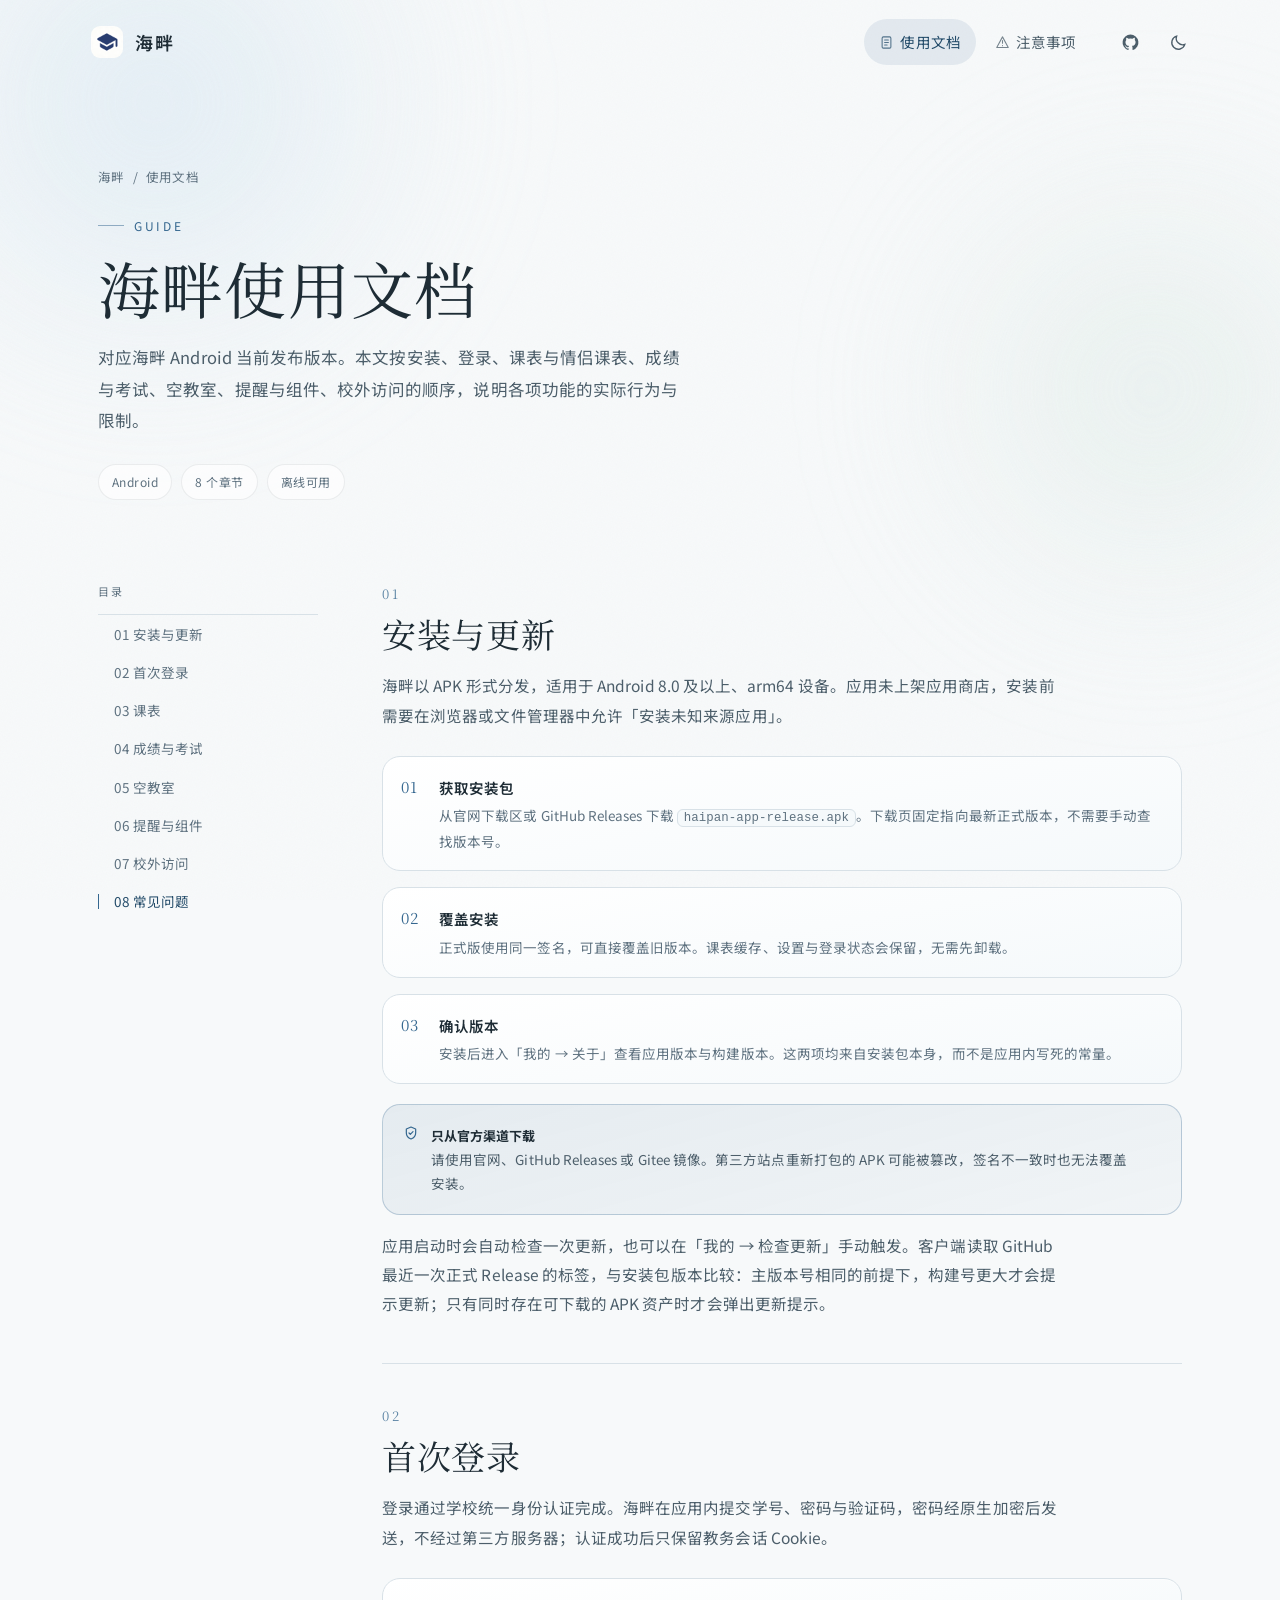
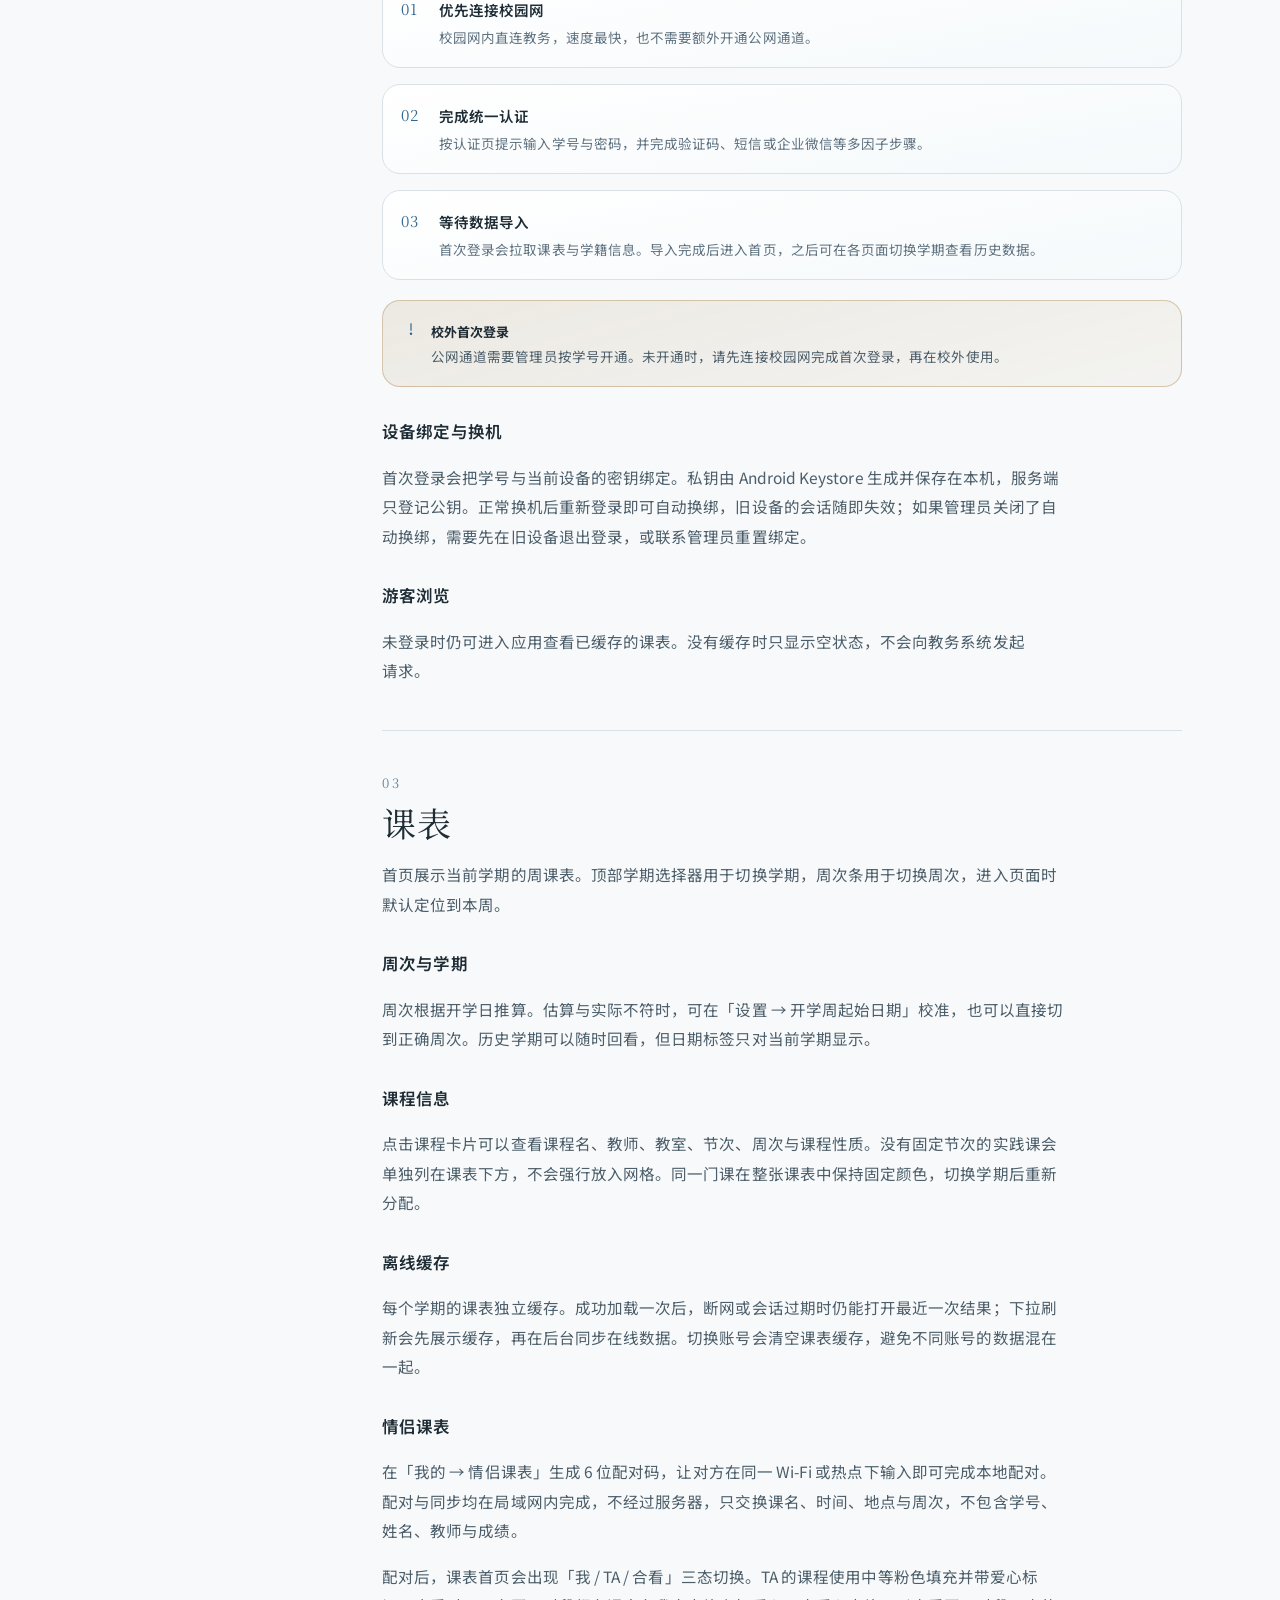
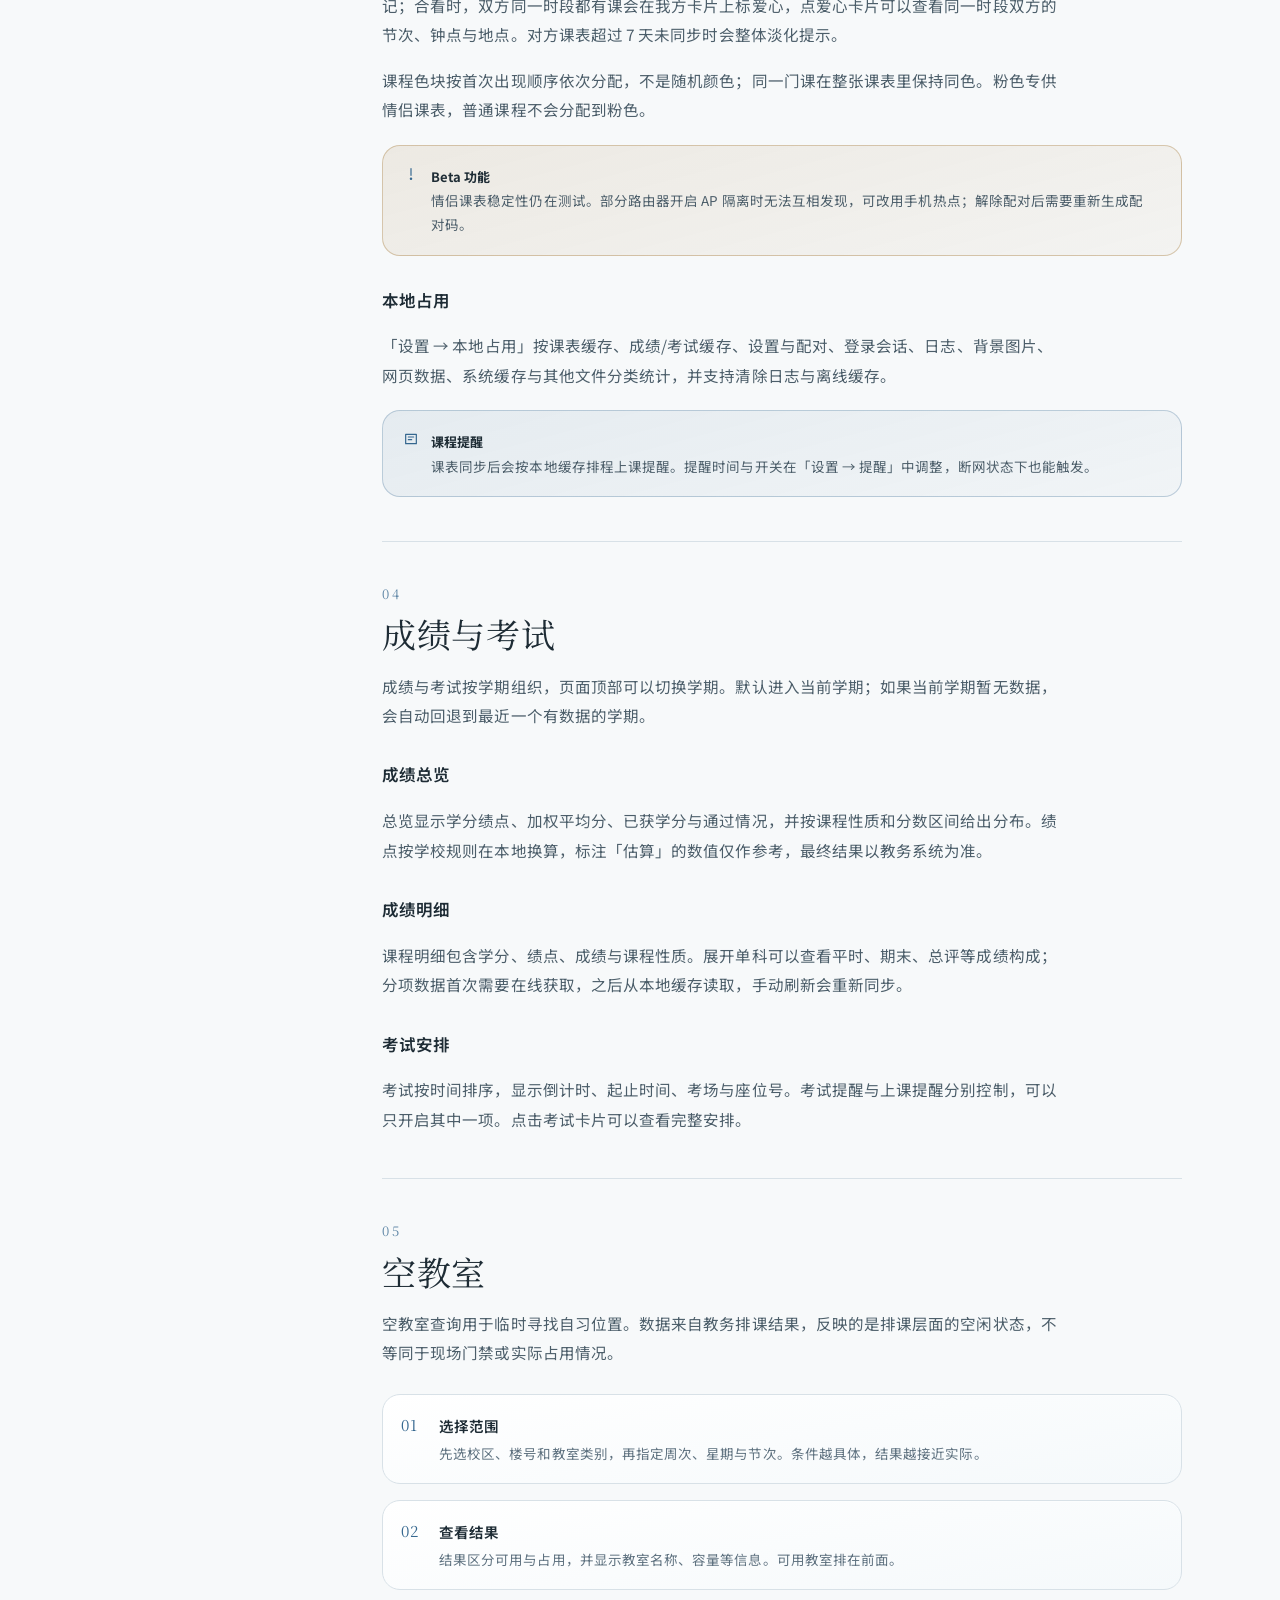
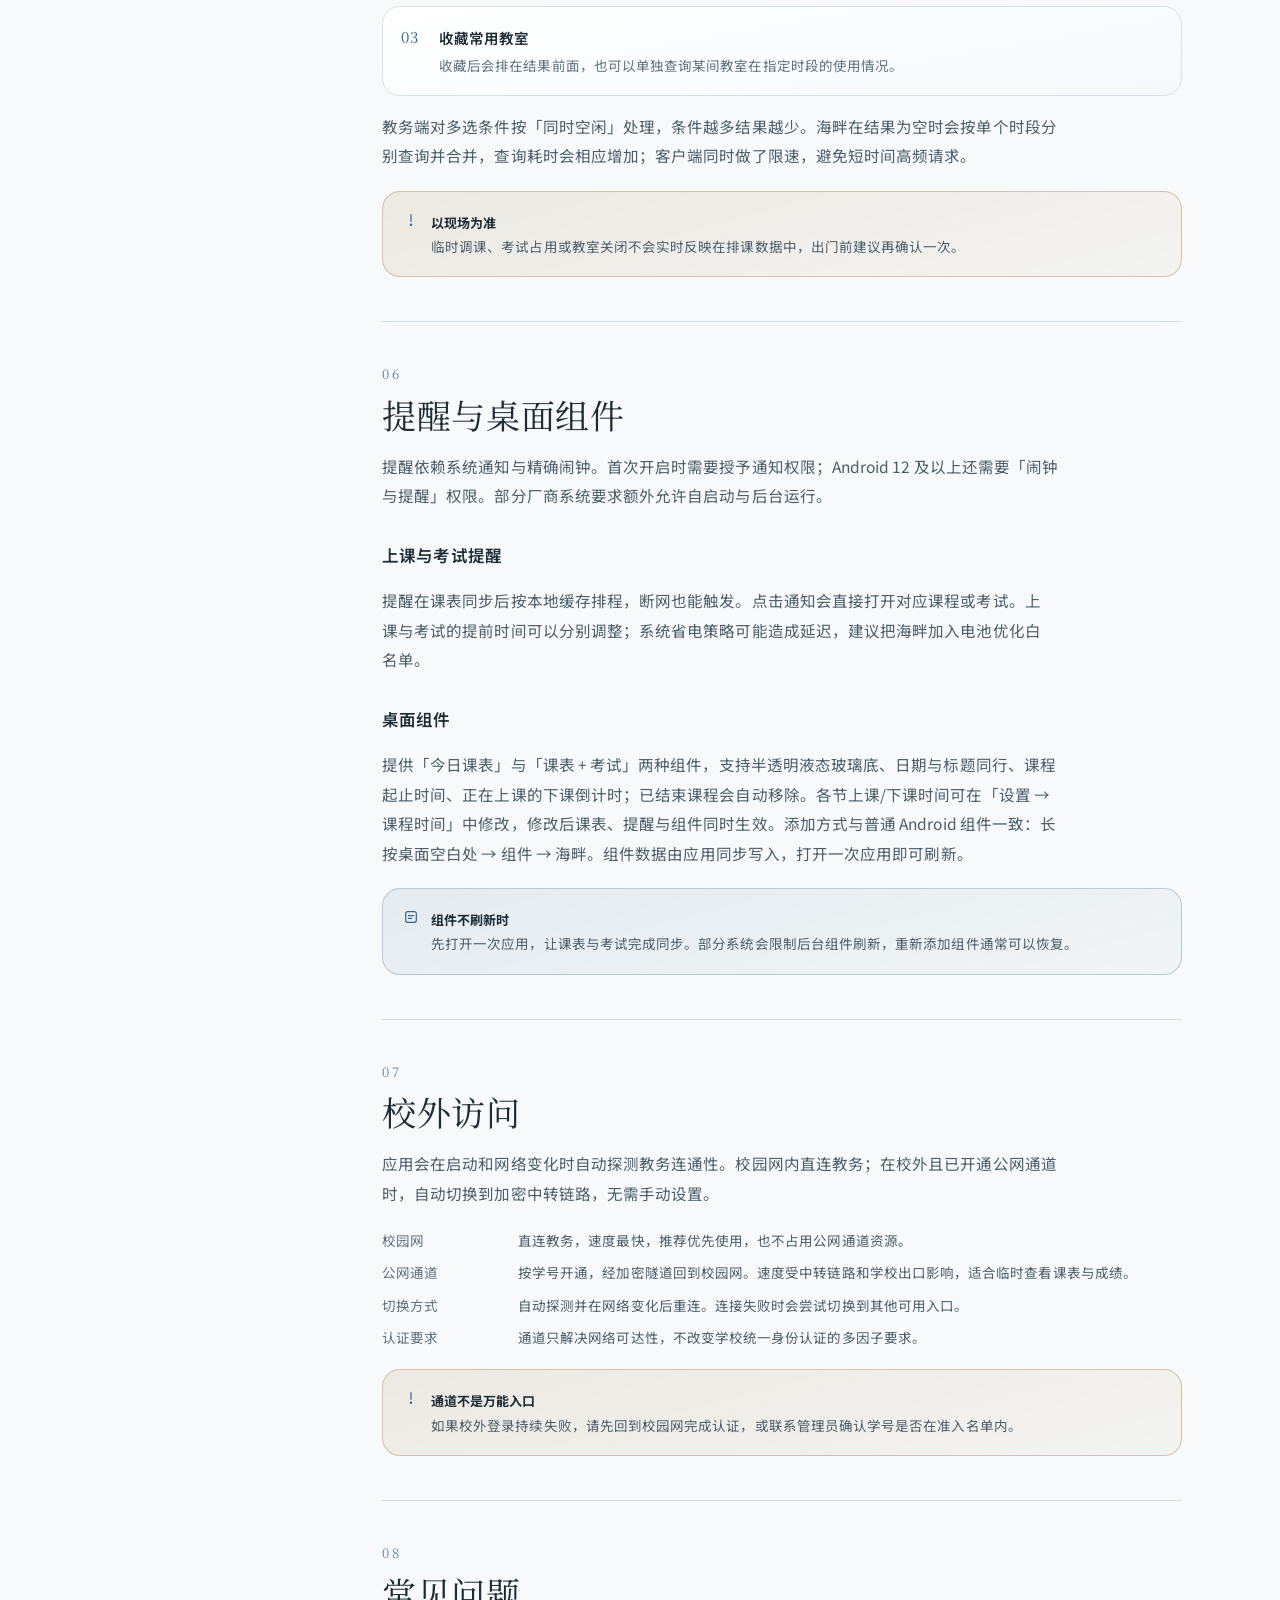
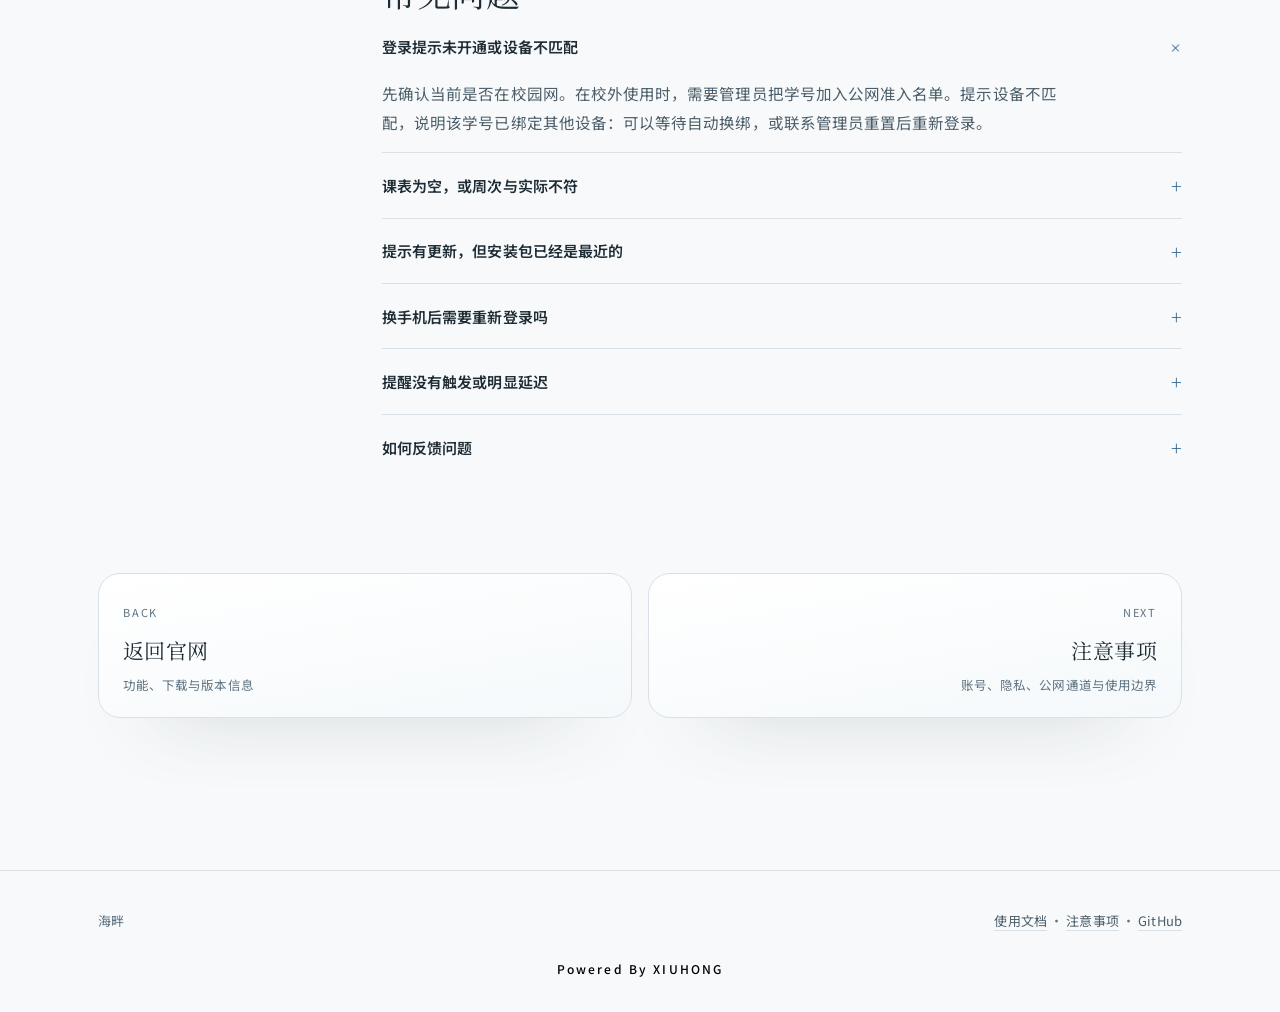
==== commit 4df76159: "feat: 官网视觉升级并启用 Google Fonts" ====
--- a/docs.html
+++ b/docs.html
@@ -4,10 +4,15 @@
 <meta charset="utf-8">
 <meta name="viewport" content="width=device-width, initial-scale=1">
 <title>使用文档 · 海畔</title>
-<meta name="description" content="海畔课表 APP 使用文档：安装更新、首次登录、课表、成绩与考试、空教室、提醒与校外访问。">
+<meta name="description" content="海畔课表 APP 使用文档：安装更新、首次登录、课表与情侣课表、成绩与考试、空教室、提醒与组件、本地占用与校外访问。">
 <link rel="icon" type="image/png" href="assets/app-icon.png">
 <link rel="apple-touch-icon" href="assets/app-icon.png">
-<link rel="stylesheet" href="assets/pages.css?v=4145">
+<link rel="preconnect" href="https://fonts.googleapis.com">
+<link rel="preconnect" href="https://fonts.gstatic.com" crossorigin>
+<!-- Google Fonts：思源黑体 / 思源宋体；非阻塞加载，网络不可用时自动回退到系统字体 -->
+<link rel="stylesheet" media="print" onload="this.media='all'" href="https://fonts.googleapis.com/css2?family=Noto+Sans+SC:wght@100..900&family=Noto+Serif+SC:wght@200..900&display=swap">
+<noscript><link rel="stylesheet" href="https://fonts.googleapis.com/css2?family=Noto+Sans+SC:wght@100..900&family=Noto+Serif+SC:wght@200..900&display=swap"></noscript>
+<link rel="stylesheet" href="assets/pages.css?v=4148">
 <script>
   try {
     var t = localStorage.getItem('hp-theme');
@@ -26,10 +31,8 @@
   <div class="nav">
     <a class="brand" href="index.html"><img class="logo" src="assets/app-icon.png" alt=""><b>海畔</b></a>
     <nav class="links" aria-label="主导航">
-      <a href="index.html#features">功能</a>
-      <a href="index.html#network">网络</a>
-      <a href="docs.html" aria-current="page">使用文档</a>
-      <a href="notes.html">注意事项</a>
+      <a href="docs.html" aria-current="page"><svg viewBox="0 0 24 24" fill="none" stroke="currentColor" stroke-width="1.7" stroke-linecap="round" stroke-linejoin="round"><rect x="5" y="3" width="14" height="18" rx="2"/><path d="M9 8h6M9 12h6M9 16h4"/></svg>使用文档</a>
+      <a href="notes.html"><svg viewBox="0 0 24 24" fill="none" stroke="currentColor" stroke-width="1.7" stroke-linecap="round" stroke-linejoin="round"><path d="M12 3 2.8 20h18.4Z"/><path d="M12 9v4M12 17h.01"/></svg>注意事项</a>
     </nav>
     <div class="tools">
       <button class="menu-btn" id="menuBtn" aria-label="打开菜单" aria-expanded="false" aria-controls="mobileMenu">
@@ -49,8 +52,6 @@
 
 <div class="mobile-menu" id="mobileMenu" aria-hidden="true">
   <nav class="m-nav" aria-label="移动端导航">
-    <a href="index.html#features"><span>功能</span><small aria-hidden="true">FEATURES</small></a>
-    <a href="index.html#network"><span>网络</span><small aria-hidden="true">NETWORK</small></a>
     <a href="docs.html" aria-current="page"><span>使用文档</span><small aria-hidden="true">GUIDE</small></a>
     <a href="notes.html"><span>注意事项</span><small aria-hidden="true">NOTICE</small></a>
     <a href="index.html#download"><span>下载</span><small aria-hidden="true">DOWNLOAD</small></a>
@@ -67,7 +68,7 @@
       <div class="crumbs"><a href="index.html">海畔</a><span>/</span><span>使用文档</span></div>
       <span class="kicker">GUIDE</span>
       <h1>海畔使用文档</h1>
-      <p class="lead">对应海畔 Android 当前发布版本。本文按安装、登录、课表、成绩与考试、空教室、提醒、校外访问的顺序，说明各项功能的实际行为与限制。</p>
+      <p class="lead">对应海畔 Android 当前发布版本。本文按安装、登录、课表与情侣课表、成绩与考试、空教室、提醒与组件、校外访问的顺序，说明各项功能的实际行为与限制。</p>
       <div class="chips"><span>Android</span><span>8 个章节</span><span>离线可用</span></div>
     </div>
   </section>
@@ -131,6 +132,16 @@
         <p>点击课程卡片可以查看课程名、教师、教室、节次、周次与课程性质。没有固定节次的实践课会单独列在课表下方，不会强行放入网格。同一门课在整张课表中保持固定颜色，切换学期后重新分配。</p>
         <h3>离线缓存</h3>
         <p>每个学期的课表独立缓存。成功加载一次后，断网或会话过期时仍能打开最近一次结果；下拉刷新会先展示缓存，再在后台同步在线数据。切换账号会清空课表缓存，避免不同账号的数据混在一起。</p>
+        <h3>情侣课表</h3>
+        <p>在「我的 → 情侣课表」生成 6 位配对码，让对方在同一 Wi-Fi 或热点下输入即可完成本地配对。配对与同步均在局域网内完成，不经过服务器，只交换课名、时间、地点与周次，不包含学号、姓名、教师与成绩。</p>
+        <p>配对后，课表首页会出现「我 / TA / 合看」三态切换。TA 的课程使用中等粉色填充并带爱心标记；合看时，双方同一时段都有课会在我方卡片上标爱心，点爱心卡片可以查看同一时段双方的节次、钟点与地点。对方课表超过 7 天未同步时会整体淡化提示。</p>
+        <p>课程色块按首次出现顺序依次分配，不是随机颜色；同一门课在整张课表里保持同色。粉色专供情侣课表，普通课程不会分配到粉色。</p>
+        <div class="callout warn">
+          <svg viewBox="0 0 24 24" fill="none" stroke="currentColor" stroke-width="1.8" stroke-linecap="round"><path d="M12 4v10"/><circle cx="12" cy="19" r="1"/></svg>
+          <div><b>Beta 功能</b><br>情侣课表稳定性仍在测试。部分路由器开启 AP 隔离时无法互相发现，可改用手机热点；解除配对后需要重新生成配对码。</div>
+        </div>
+        <h3>本地占用</h3>
+        <p>「设置 → 本地占用」按课表缓存、成绩/考试缓存、设置与配对、登录会话、日志、背景图片、网页数据、系统缓存与其他文件分类统计，并支持清除日志与离线缓存。</p>
         <div class="callout tip">
           <svg viewBox="0 0 24 24" fill="none" stroke="currentColor" stroke-width="1.8" stroke-linecap="round" stroke-linejoin="round"><path d="M4 5h16v14H4z"/><path d="M8 9h8M8 13h5"/></svg>
           <div><b>课程提醒</b><br>课表同步后会按本地缓存排程上课提醒。提醒时间与开关在「设置 → 提醒」中调整，断网状态下也能触发。</div>
@@ -172,7 +183,7 @@
         <h3>上课与考试提醒</h3>
         <p>提醒在课表同步后按本地缓存排程，断网也能触发。点击通知会直接打开对应课程或考试。上课与考试的提前时间可以分别调整；系统省电策略可能造成延迟，建议把海畔加入电池优化白名单。</p>
         <h3>桌面组件</h3>
-        <p>提供「今日课表」与「课表 + 考试」两种组件。添加方式与普通 Android 组件一致：长按桌面空白处 → 组件 → 海畔。组件数据由应用同步写入，打开一次应用即可刷新。</p>
+        <p>提供「今日课表」与「课表 + 考试」两种组件，支持半透明液态玻璃底、日期与标题同行、课程起止时间、正在上课的下课倒计时；已结束课程会自动移除。各节上课/下课时间可在「设置 → 课程时间」中修改，修改后课表、提醒与组件同时生效。添加方式与普通 Android 组件一致：长按桌面空白处 → 组件 → 海畔。组件数据由应用同步写入，打开一次应用即可刷新。</p>
         <div class="callout tip">
           <svg viewBox="0 0 24 24" fill="none" stroke="currentColor" stroke-width="1.8" stroke-linecap="round" stroke-linejoin="round"><rect x="4" y="4" width="16" height="16" rx="3"/><path d="M8 10h8M8 14h5"/></svg>
           <div><b>组件不刷新时</b><br>先打开一次应用，让课表与考试完成同步。部分系统会限制后台组件刷新，重新添加组件通常可以恢复。</div>
@@ -220,7 +231,7 @@
         </details>
         <details class="faq">
           <summary>如何反馈问题</summary>
-          <p>进入「我的 → 意见反馈」，应用会自动导出机型、系统版本与脱敏后的运行日志，并作为附件填入邮件。也可以直接发送邮件到 <a class="inline" href="mailto:xiuhong0327@163.com">xiuhong0327@163.com</a>。</p>
+          <p>进入「我的 → 意见反馈」，应用会自动导出机型、系统版本与脱敏后的运行日志，并作为附件填入邮件。需要更详细的日志时，可在「我的 → 关于」连续点击应用版本 5 次开启调试入口，再进入「调试」调整输出详细日志与日志保留天数。也可以直接发送邮件到 <a class="inline" href="mailto:xiuhong0327@163.com">xiuhong0327@163.com</a>。</p>
         </details>
       </section>
     </article>
@@ -245,7 +256,7 @@
     <span>海畔</span>
     <span><a href="docs.html">使用文档</a> · <a href="notes.html">注意事项</a> · <a href="https://github.com/QingYu327/HaiPan" target="_blank" rel="noopener">GitHub</a></span>
   </div>
-  <p class="powered">Powered By XIUHONG &amp; KJCXXH</p>
+  <p class="powered">Powered By XIUHONG</p>
 </footer>
 
 <script src="assets/pages.js?v=4145"></script>
--- a/assets/pages.css
+++ b/assets/pages.css
@@ -15,8 +15,8 @@
   --glass: rgba(255, 255, 255, .62);
   --glass-line: rgba(30, 44, 53, .08);
   --shadow: 0 40px 80px -66px rgba(30, 44, 53, .7);
-  --sans: "PingFang SC", "Hiragino Sans GB", "Microsoft YaHei", "Noto Sans SC", sans-serif;
-  --serif: "Songti SC", "Noto Serif SC", "Source Han Serif SC", "STSong", "SimSun", serif;
+  --sans: "Noto Sans SC", "PingFang SC", "HarmonyOS Sans SC", "Hiragino Sans GB", "Microsoft YaHei", sans-serif;
+  --serif: "Noto Serif SC", "Songti SC", "Source Han Serif SC", "STSong", "SimSun", serif;
   --max: 1140px;
   --ease: cubic-bezier(.22, .68, .16, 1);
 }
@@ -117,10 +117,12 @@
 .brand b { font-size: 18px; font-weight: 600; letter-spacing: .12em; }
 .links { display: flex; align-items: center; gap: 4px; margin-left: auto; }
 .links a {
-  position: relative; padding: 10px 15px; border-radius: 999px;
+  position: relative; display: inline-flex; align-items: center; gap: 6px;
+  padding: 10px 15px; border-radius: 999px;
   color: var(--ink-2); text-decoration: none; font-size: 14.5px;
   transition: color .25s, background-color .25s;
 }
+.links a svg { width: 15px; height: 15px; flex: none; opacity: .75; }
 .links a::after {
   content: ""; position: absolute; left: 15px; right: 15px; bottom: 6px; height: 1px;
   background: currentColor; transform: scaleX(0); transform-origin: left;
@@ -133,11 +135,11 @@
 .tools { display: flex; align-items: center; gap: 6px; }
 .icon {
   width: 42px; height: 42px; display: grid; place-items: center;
-  border: 1px solid var(--line); border-radius: 999px;
-  background: var(--card); color: var(--ink-2); text-decoration: none; padding: 0; cursor: pointer;
-  transition: color .3s, border-color .3s, transform .4s var(--ease);
-}
-.icon:hover { color: var(--deep); border-color: var(--blue); transform: translateY(-1px); }
+  border: 0; border-radius: 0;
+  background: none; color: var(--ink-2); text-decoration: none; padding: 0; cursor: pointer;
+  transition: color .3s, transform .4s var(--ease);
+}
+.icon:hover { color: var(--deep); transform: translateY(-1px); }
 .icon svg { width: 19px; height: 19px; }
 .icon .sun { display: none; }
 html[data-theme="dark"] .icon .sun { display: block; }
@@ -332,7 +334,7 @@
 }
 .foot a { color: var(--ink-2); text-decoration: none; border-bottom: 1px solid var(--line); }
 .foot a:hover { color: var(--blue); border-color: var(--blue); }
-.powered { margin: 22px 0 0; text-align: center; font-size: 12px; color: var(--ink-3); letter-spacing: .1em; }
+.powered { margin: 22px 0 0; text-align: center; font-size: 12px; color: #000; letter-spacing: .1em; }
 
 /* 动效：默认可见，JS 可用时才做入场 */
 .js .reveal { opacity: 0; transform: translateY(18px); filter: blur(5px); }
@@ -378,3 +380,101 @@
   .js .reveal { opacity: 1 !important; transform: none !important; filter: none !important; }
   html { scroll-behavior: auto; }
 }
+
+/* ══════════ V3 精修：与首页一致的编辑式排版与纸张质感 ══════════ */
+body {
+  font-size: 16.5px;
+  line-height: 1.8;
+  letter-spacing: .004em;
+  font-feature-settings: "kern" 1, "liga" 1;
+}
+h1, h2, h3 { text-wrap: balance; }
+p, .lead, .doc-hero .lead, .steps span, .callout, .faq p { text-wrap: pretty; }
+::selection { background: rgba(53, 103, 143, .16); }
+
+/* 首屏 */
+.doc-hero { padding: 84px 0 30px; }
+.crumbs { font-size: 12.5px; letter-spacing: .02em; }
+.doc-hero h1 {
+  font-size: clamp(38px, 5.4vw, 62px);
+  line-height: 1.1; letter-spacing: .02em; margin-top: 18px;
+}
+.doc-hero .lead {
+  max-width: 36em; margin-top: 20px;
+  font-size: 16.5px; line-height: 1.9;
+}
+.chips { margin-top: 28px; gap: 9px; }
+.chips span {
+  padding: 6px 13px; letter-spacing: .04em;
+  background: var(--glass); border-color: var(--glass-line);
+  -webkit-backdrop-filter: blur(8px); backdrop-filter: blur(8px);
+}
+
+/* 正文排版 */
+.shell { padding-top: 52px; gap: 64px; }
+.toc a { font-size: 13.5px; line-height: 1.5; }
+.doc-section { padding: 40px 0 44px; }
+.doc-section h2 { font-size: clamp(26px, 3vw, 34px); line-height: 1.24; letter-spacing: .02em; }
+.doc-section h3 { font-size: 16.5px; margin: 30px 0 10px; letter-spacing: .01em; }
+.doc-section p { margin-top: 16px; font-size: 15.5px; line-height: 1.9; max-width: 44em; }
+.sec-k { letter-spacing: .2em; }
+
+/* 步骤、提示与卡片：玻璃层次统一 */
+.steps { margin-top: 26px; gap: 16px; }
+.steps li {
+  border-radius: 18px; padding: 18px 20px 18px 56px;
+  background: linear-gradient(170deg, var(--card), var(--panel));
+  box-shadow: inset 0 1px 0 rgba(255, 255, 255, .5);
+  transition: transform .45s var(--ease), border-color .3s;
+}
+.steps li:hover { transform: translateY(-2px); border-color: rgba(53, 103, 143, .28); }
+.steps b { font-size: 14.5px; }
+.steps span { font-size: 13.5px; line-height: 1.7; }
+
+.callout {
+  border-radius: 18px; padding: 18px 20px;
+  background: linear-gradient(165deg, var(--panel), var(--card));
+  line-height: 1.8;
+}
+.callout.tip { background: linear-gradient(165deg, rgba(53, 103, 143, .09), rgba(53, 103, 143, .03)); }
+.callout.warn { background: linear-gradient(165deg, rgba(153, 102, 28, .10), rgba(153, 102, 28, .04)); }
+
+.faq { padding: 16px 0; }
+.faq summary { font-size: 15px; transition: color .25s; }
+.faq summary:hover { color: var(--deep); }
+.faq p { line-height: 1.85; }
+
+.next-card {
+  border-radius: 22px;
+  background: linear-gradient(170deg, var(--card), var(--panel));
+  box-shadow: var(--shadow);
+  transition: transform .5s var(--ease), border-color .3s, box-shadow .5s var(--ease);
+}
+.next-card:hover { box-shadow: 0 34px 60px -46px rgba(30, 44, 53, .55); }
+.next-card b { font-size: 21px; letter-spacing: .02em; }
+.next-card span { line-height: 1.7; }
+
+/* 页脚 */
+footer { margin-top: 72px; padding: 38px 0 34px; }
+.foot { font-size: 13px; letter-spacing: .01em; }
+.powered { margin-top: 26px; font-size: 12px; letter-spacing: .18em; font-weight: 500; color: #000; }
+
+/* 纸张颗粒 */
+body::after {
+  content: ""; position: fixed; inset: 0; z-index: 1; pointer-events: none;
+  opacity: .028; mix-blend-mode: multiply; background-size: 180px 180px;
+  background-image: url("data:image/svg+xml,%3Csvg xmlns='http://www.w3.org/2000/svg' width='180' height='180'%3E%3Cfilter id='n'%3E%3CfeTurbulence type='fractalNoise' baseFrequency='.8' numOctaves='2'/%3E%3C/filter%3E%3Crect width='100%25' height='100%25' filter='url(%23n)'/%3E%3C/svg%3E");
+}
+html[data-theme="dark"] body::after { mix-blend-mode: screen; opacity: .045; }
+
+@media (max-width: 760px) {
+  body { font-size: 16px; }
+  .doc-hero h1 { font-size: clamp(32px, 9vw, 44px); }
+  .doc-section p { font-size: 15px; }
+  .steps li { padding: 16px 16px 16px 50px; }
+  footer { margin-top: 56px; }
+  .powered { font-size: 11.5px; }
+}
+@media (prefers-reduced-motion: reduce) {
+  body::after { display: none; }
+}
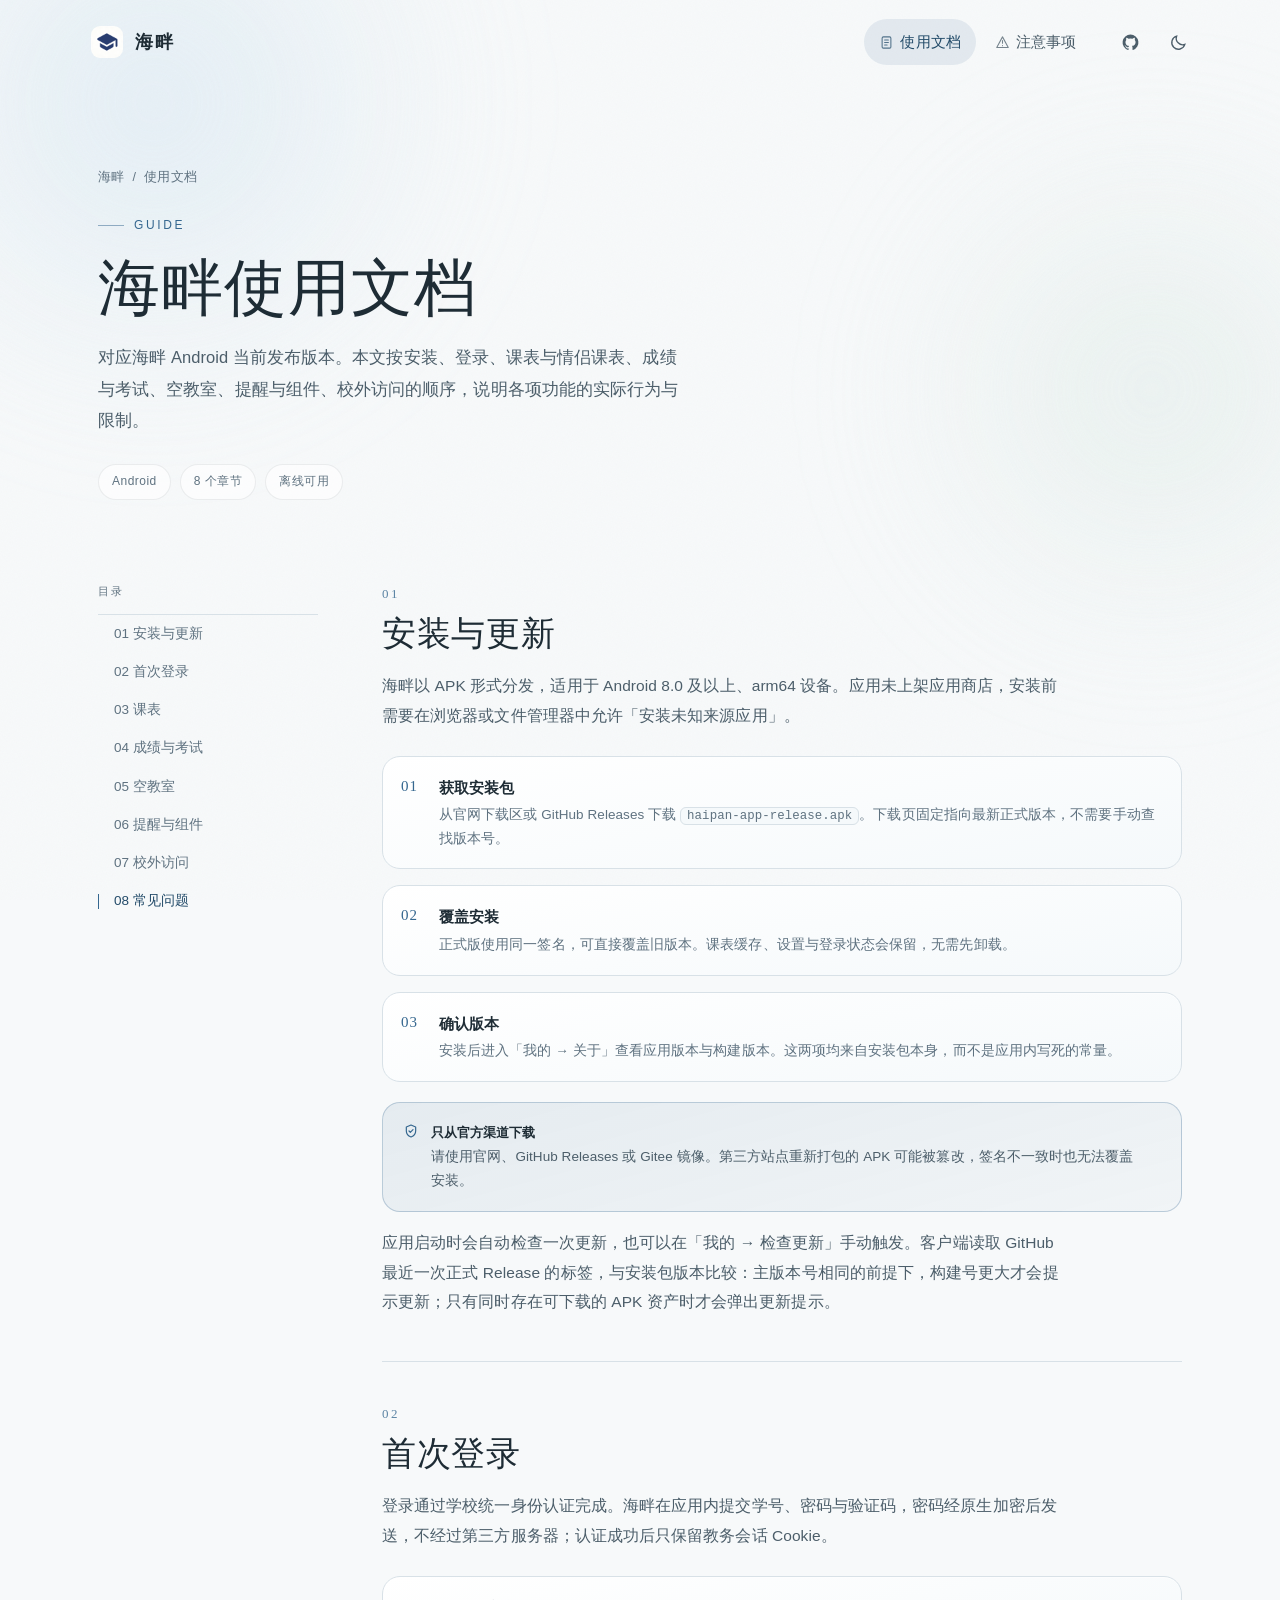
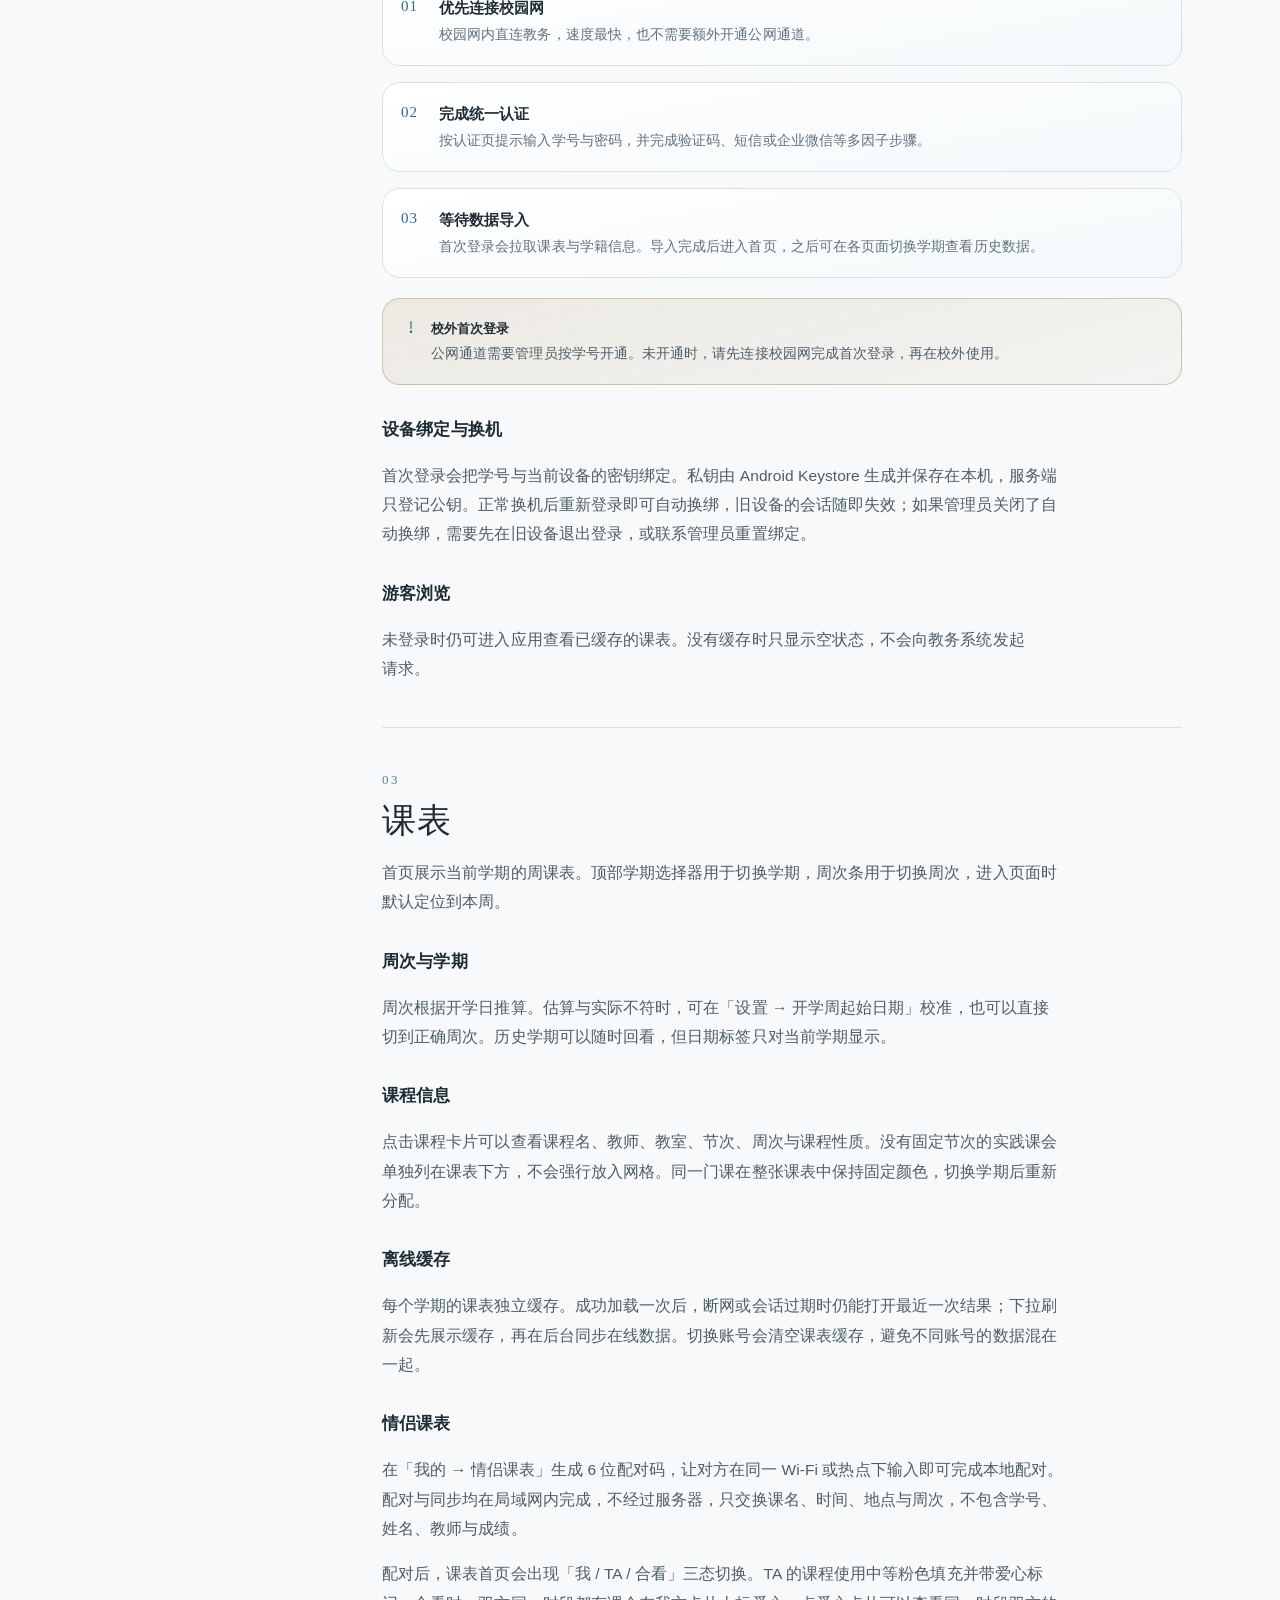
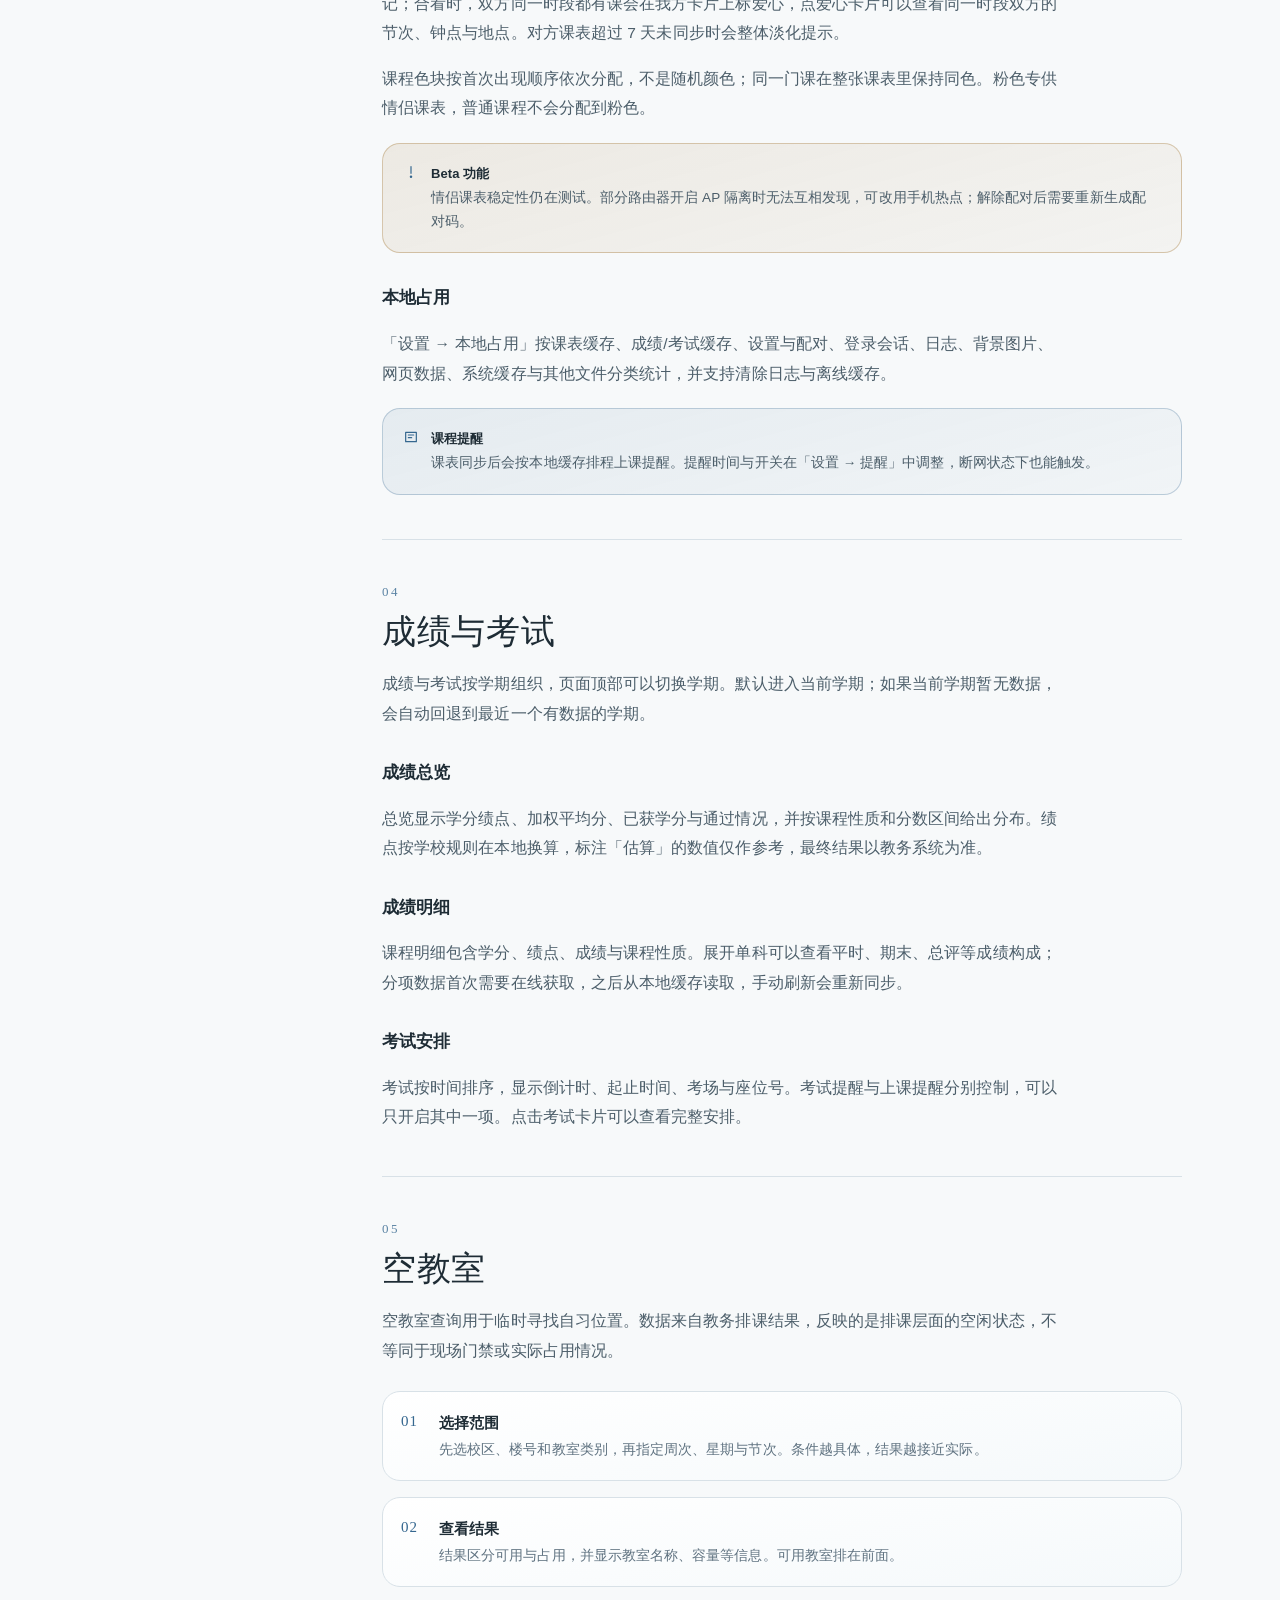
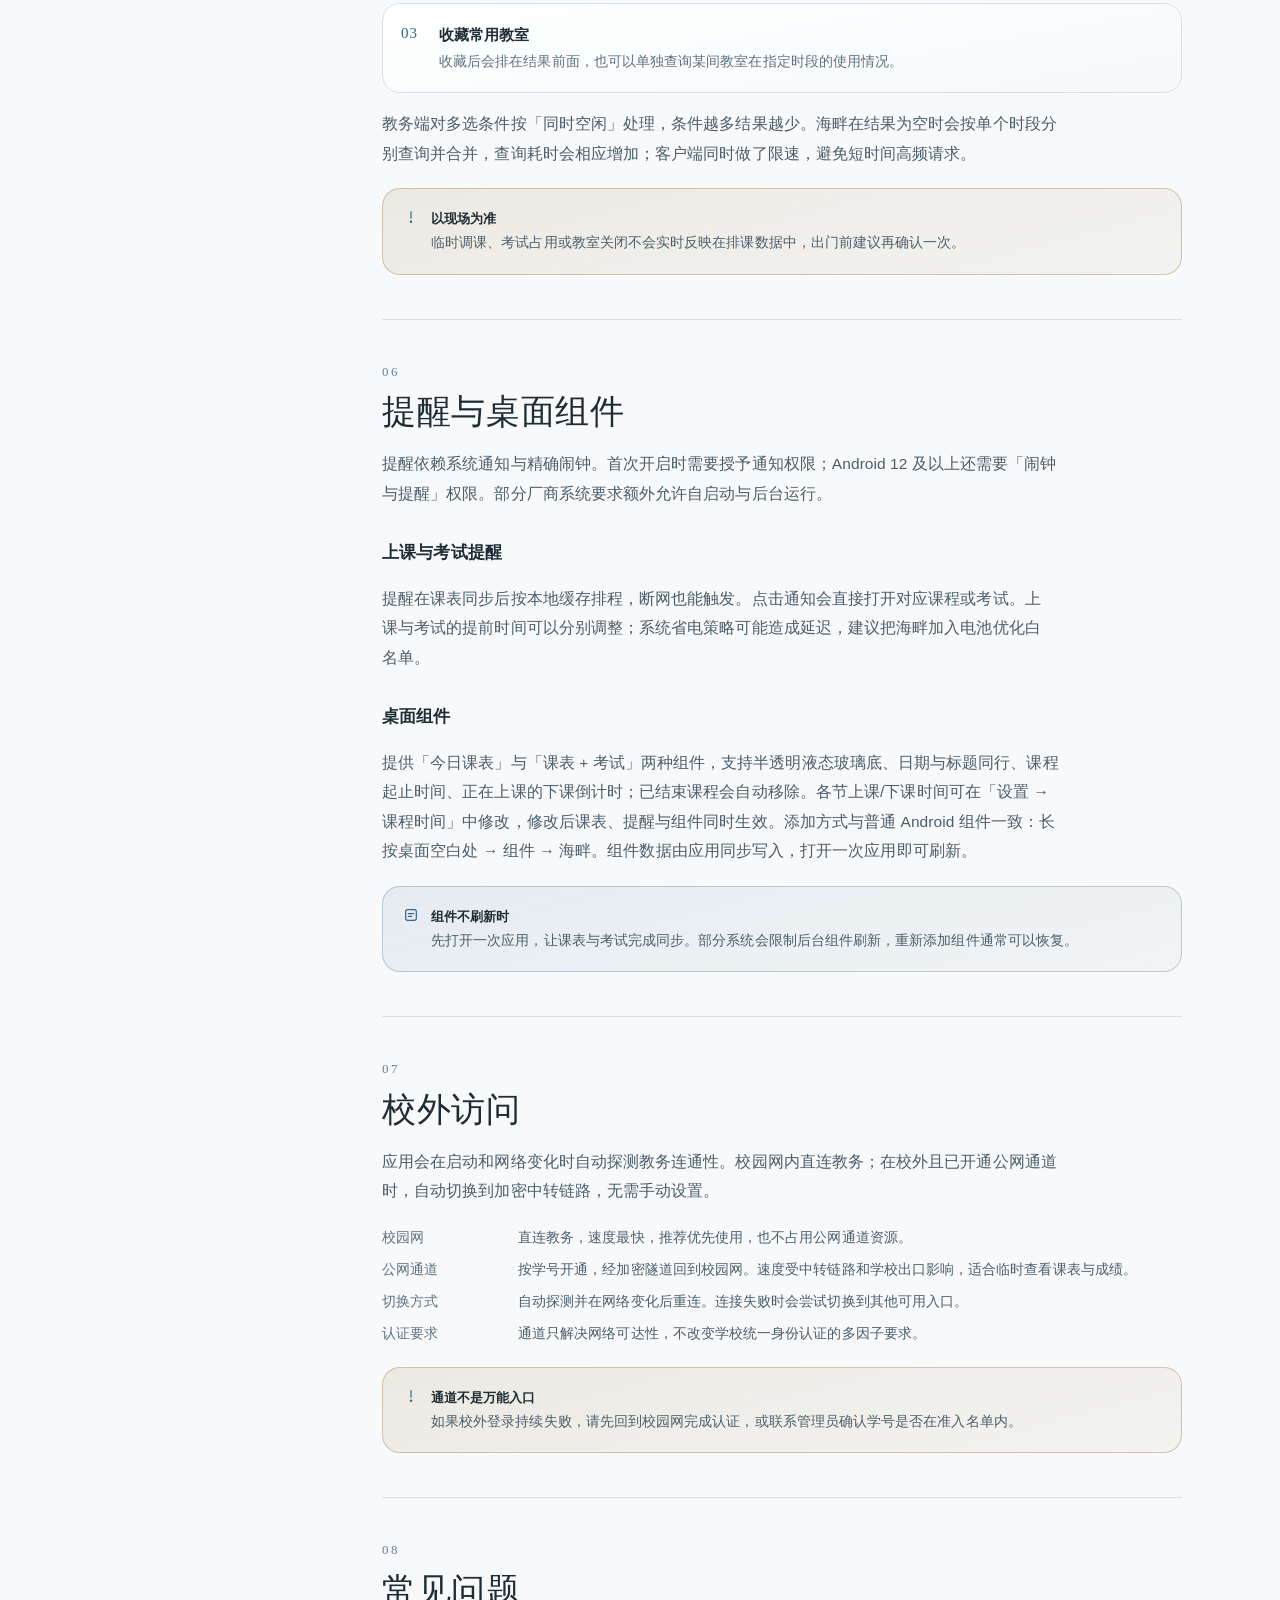
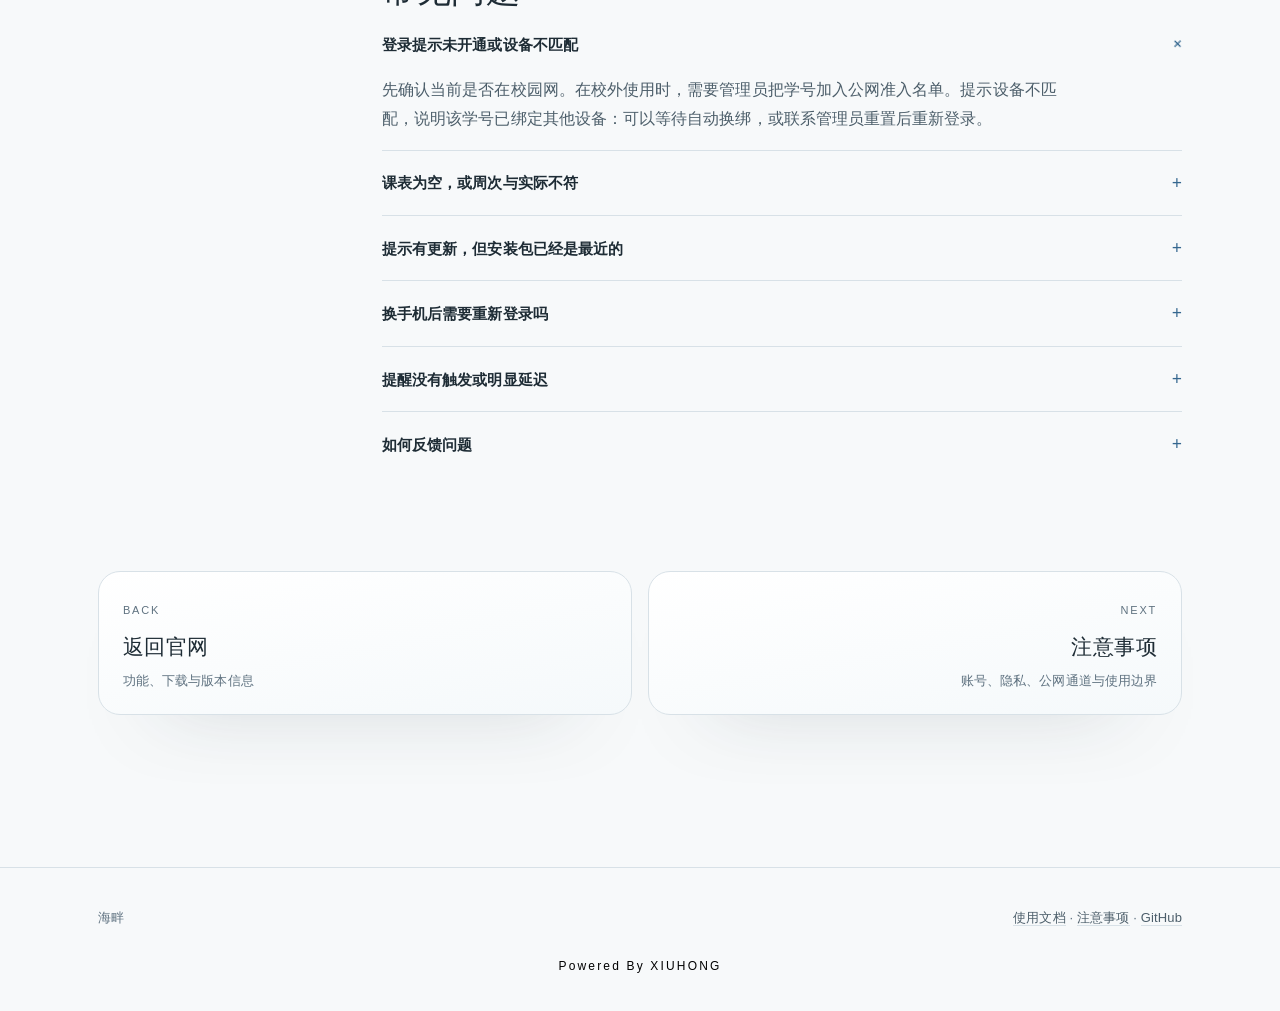
==== commit e8fdab99: "fix: 官网改用系统字体，移除 Google Fonts 外链" ====
--- a/docs.html
+++ b/docs.html
@@ -7,12 +7,7 @@
 <meta name="description" content="海畔课表 APP 使用文档：安装更新、首次登录、课表与情侣课表、成绩与考试、空教室、提醒与组件、本地占用与校外访问。">
 <link rel="icon" type="image/png" href="assets/app-icon.png">
 <link rel="apple-touch-icon" href="assets/app-icon.png">
-<link rel="preconnect" href="https://fonts.googleapis.com">
-<link rel="preconnect" href="https://fonts.gstatic.com" crossorigin>
-<!-- Google Fonts：思源黑体 / 思源宋体；非阻塞加载，网络不可用时自动回退到系统字体 -->
-<link rel="stylesheet" media="print" onload="this.media='all'" href="https://fonts.googleapis.com/css2?family=Noto+Sans+SC:wght@100..900&family=Noto+Serif+SC:wght@200..900&display=swap">
-<noscript><link rel="stylesheet" href="https://fonts.googleapis.com/css2?family=Noto+Sans+SC:wght@100..900&family=Noto+Serif+SC:wght@200..900&display=swap"></noscript>
-<link rel="stylesheet" href="assets/pages.css?v=4148">
+<link rel="stylesheet" href="assets/pages.css?v=4149">
 <script>
   try {
     var t = localStorage.getItem('hp-theme');
--- a/assets/pages.css
+++ b/assets/pages.css
@@ -15,8 +15,8 @@
   --glass: rgba(255, 255, 255, .62);
   --glass-line: rgba(30, 44, 53, .08);
   --shadow: 0 40px 80px -66px rgba(30, 44, 53, .7);
-  --sans: "Noto Sans SC", "PingFang SC", "HarmonyOS Sans SC", "Hiragino Sans GB", "Microsoft YaHei", sans-serif;
-  --serif: "Noto Serif SC", "Songti SC", "Source Han Serif SC", "STSong", "SimSun", serif;
+  --sans: "HarmonyOS Sans SC", "MiSans", "PingFang SC", "Hiragino Sans GB", "Microsoft YaHei", "Noto Sans SC", sans-serif;
+  --serif: "Songti SC", "STZhongsong", "Source Han Serif SC", "Noto Serif CJK SC", "STSong", "SimSun", serif;
   --max: 1140px;
   --ease: cubic-bezier(.22, .68, .16, 1);
 }
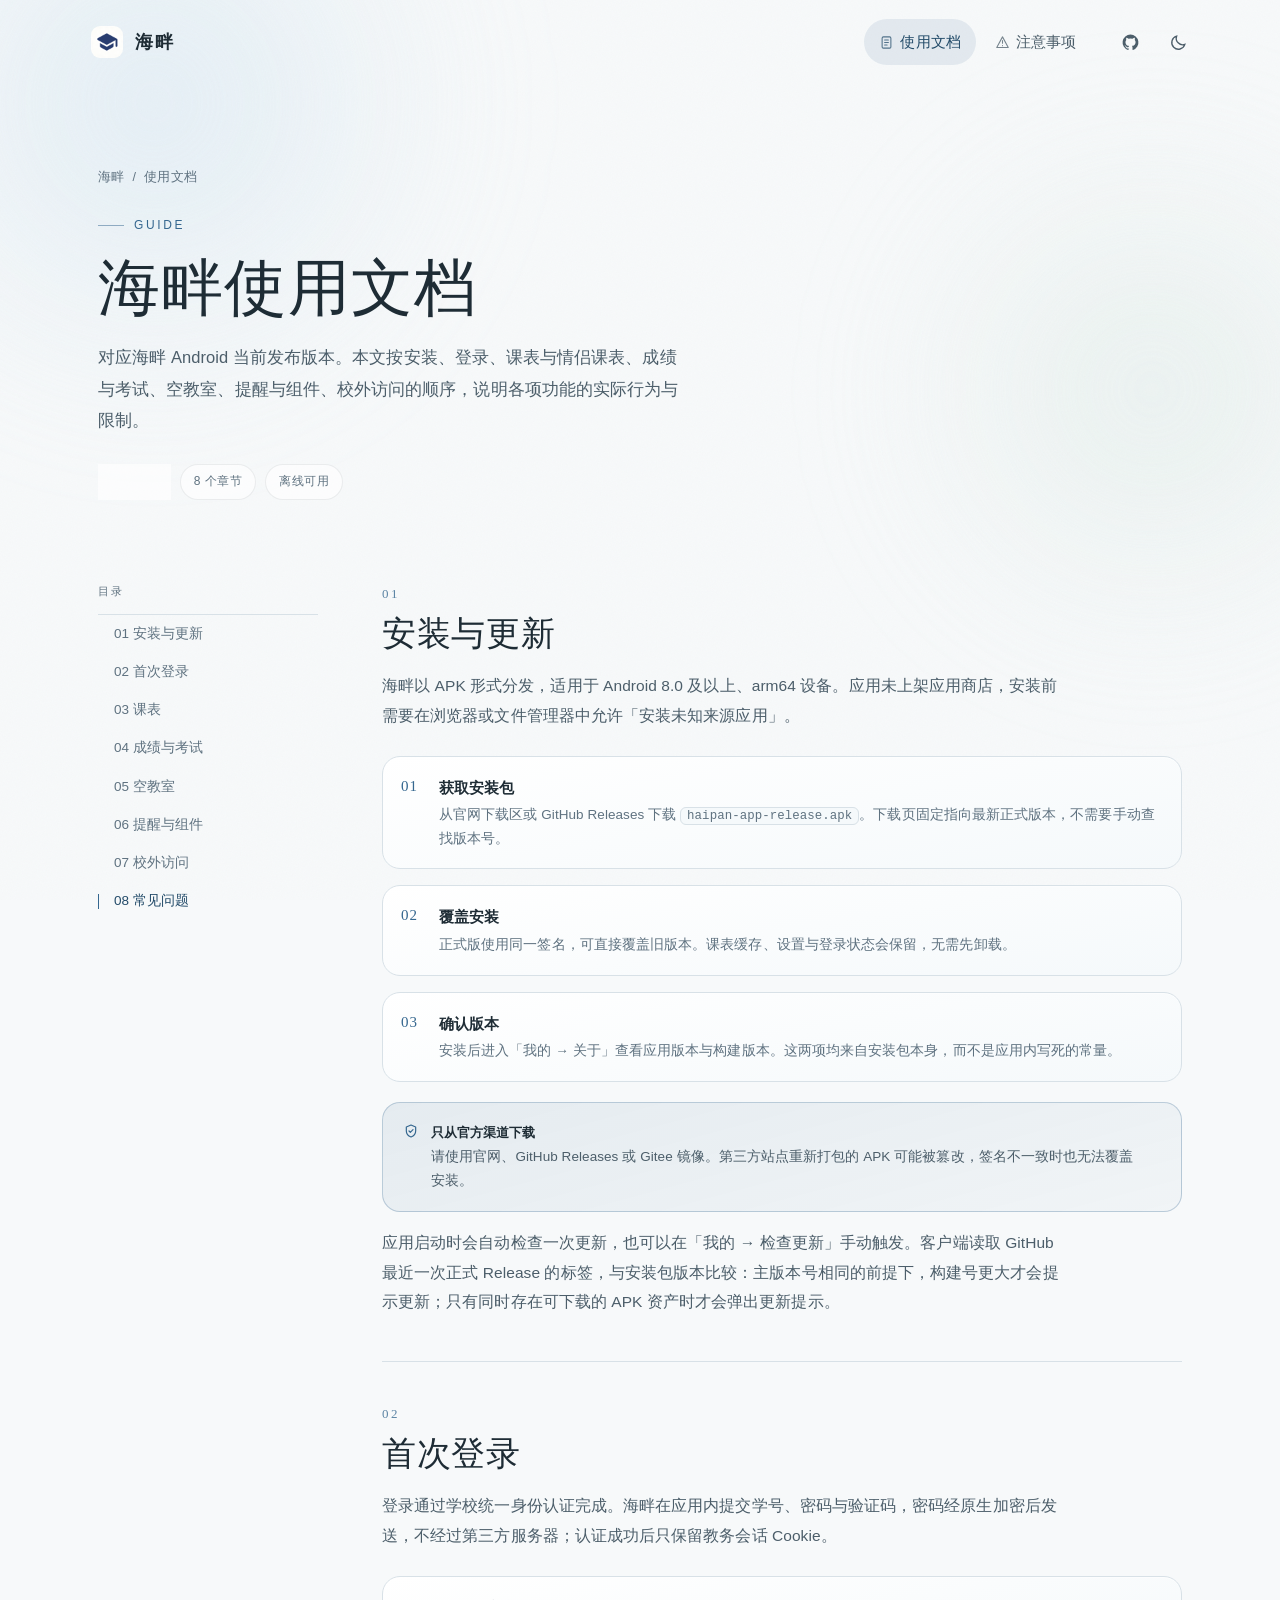
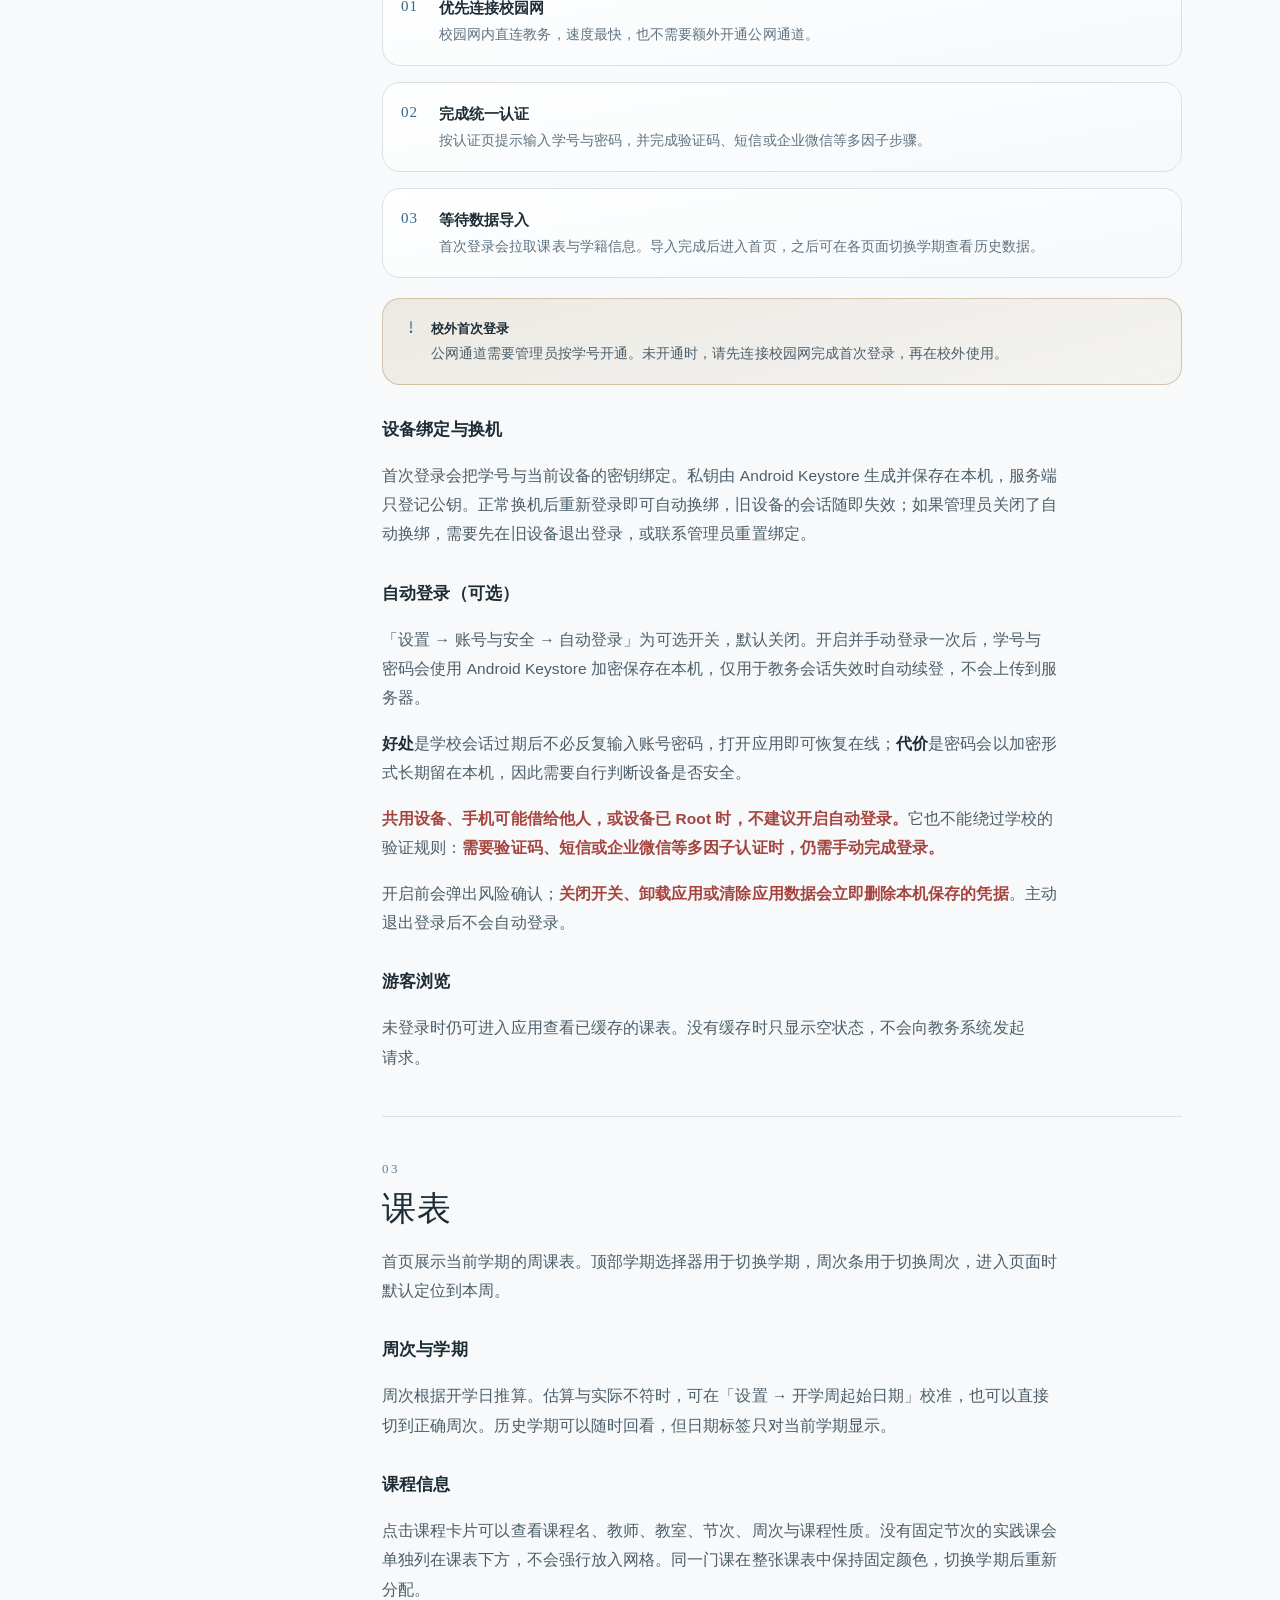
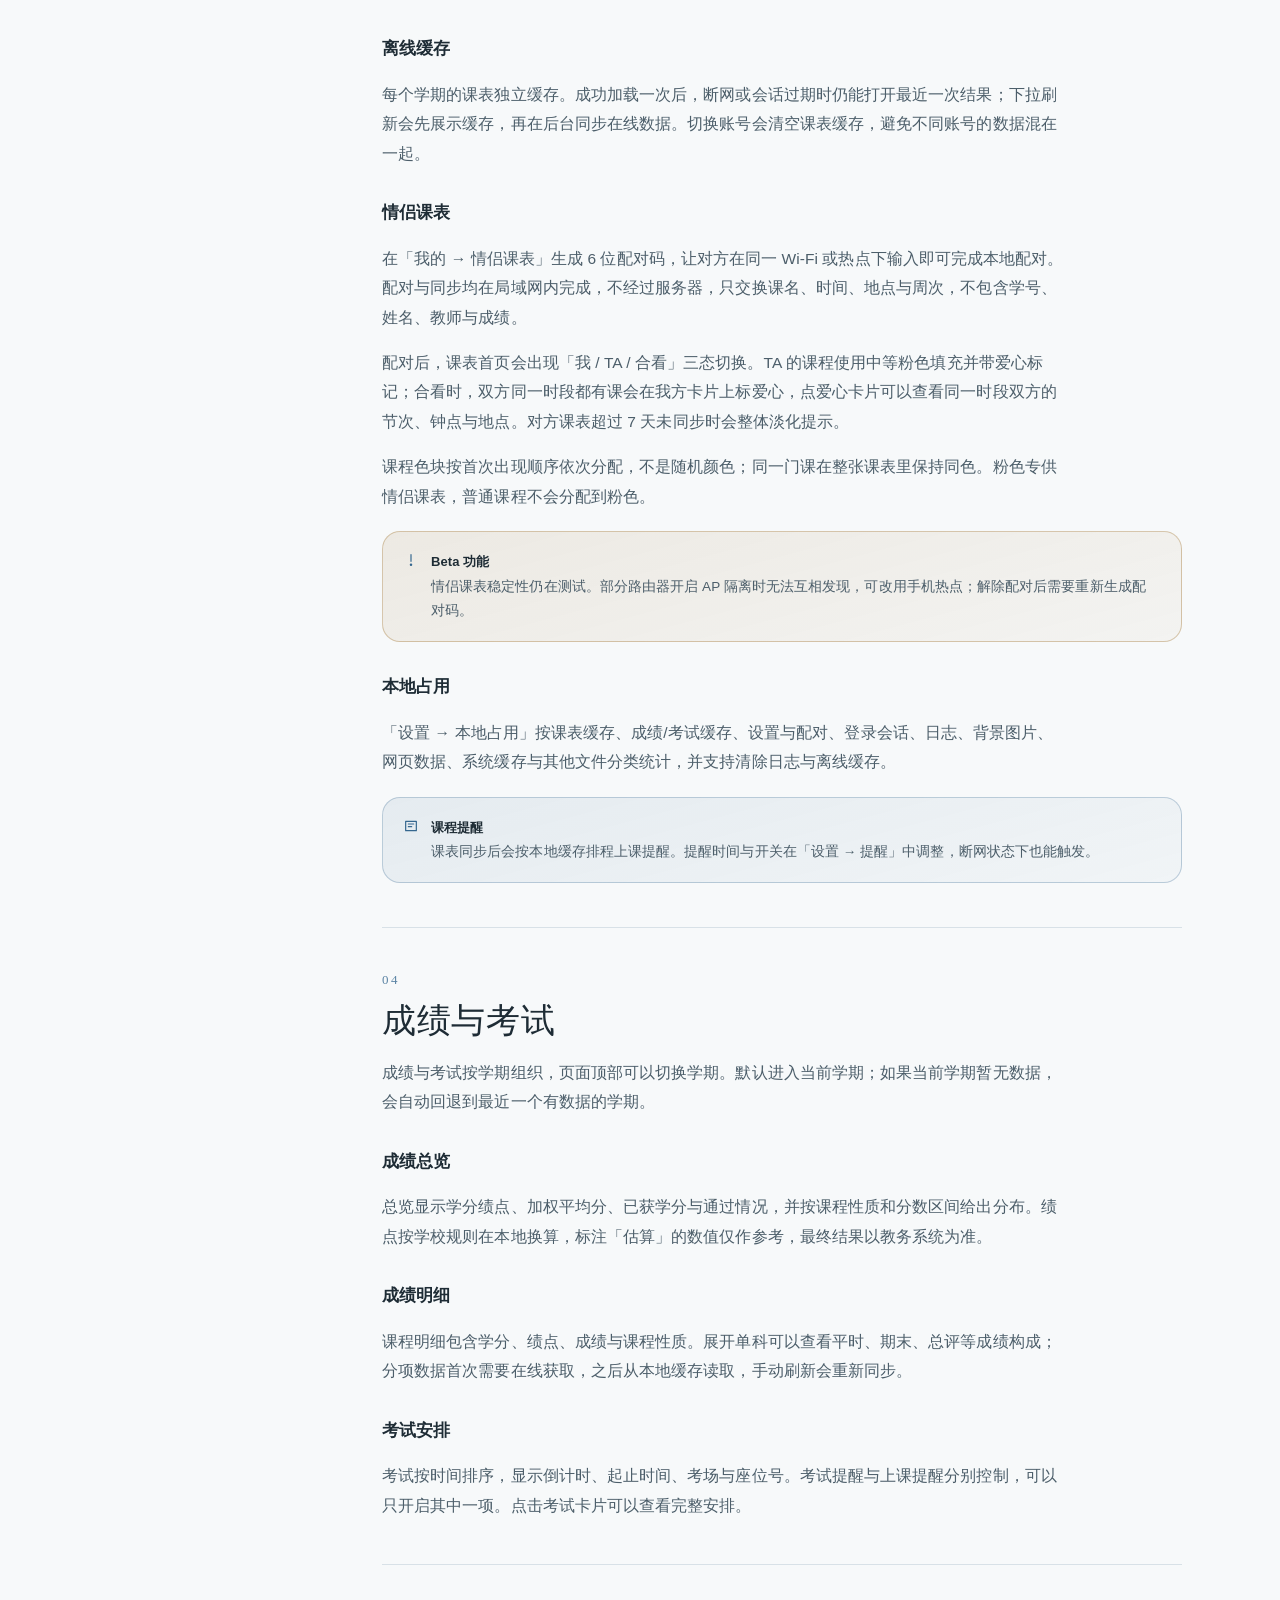
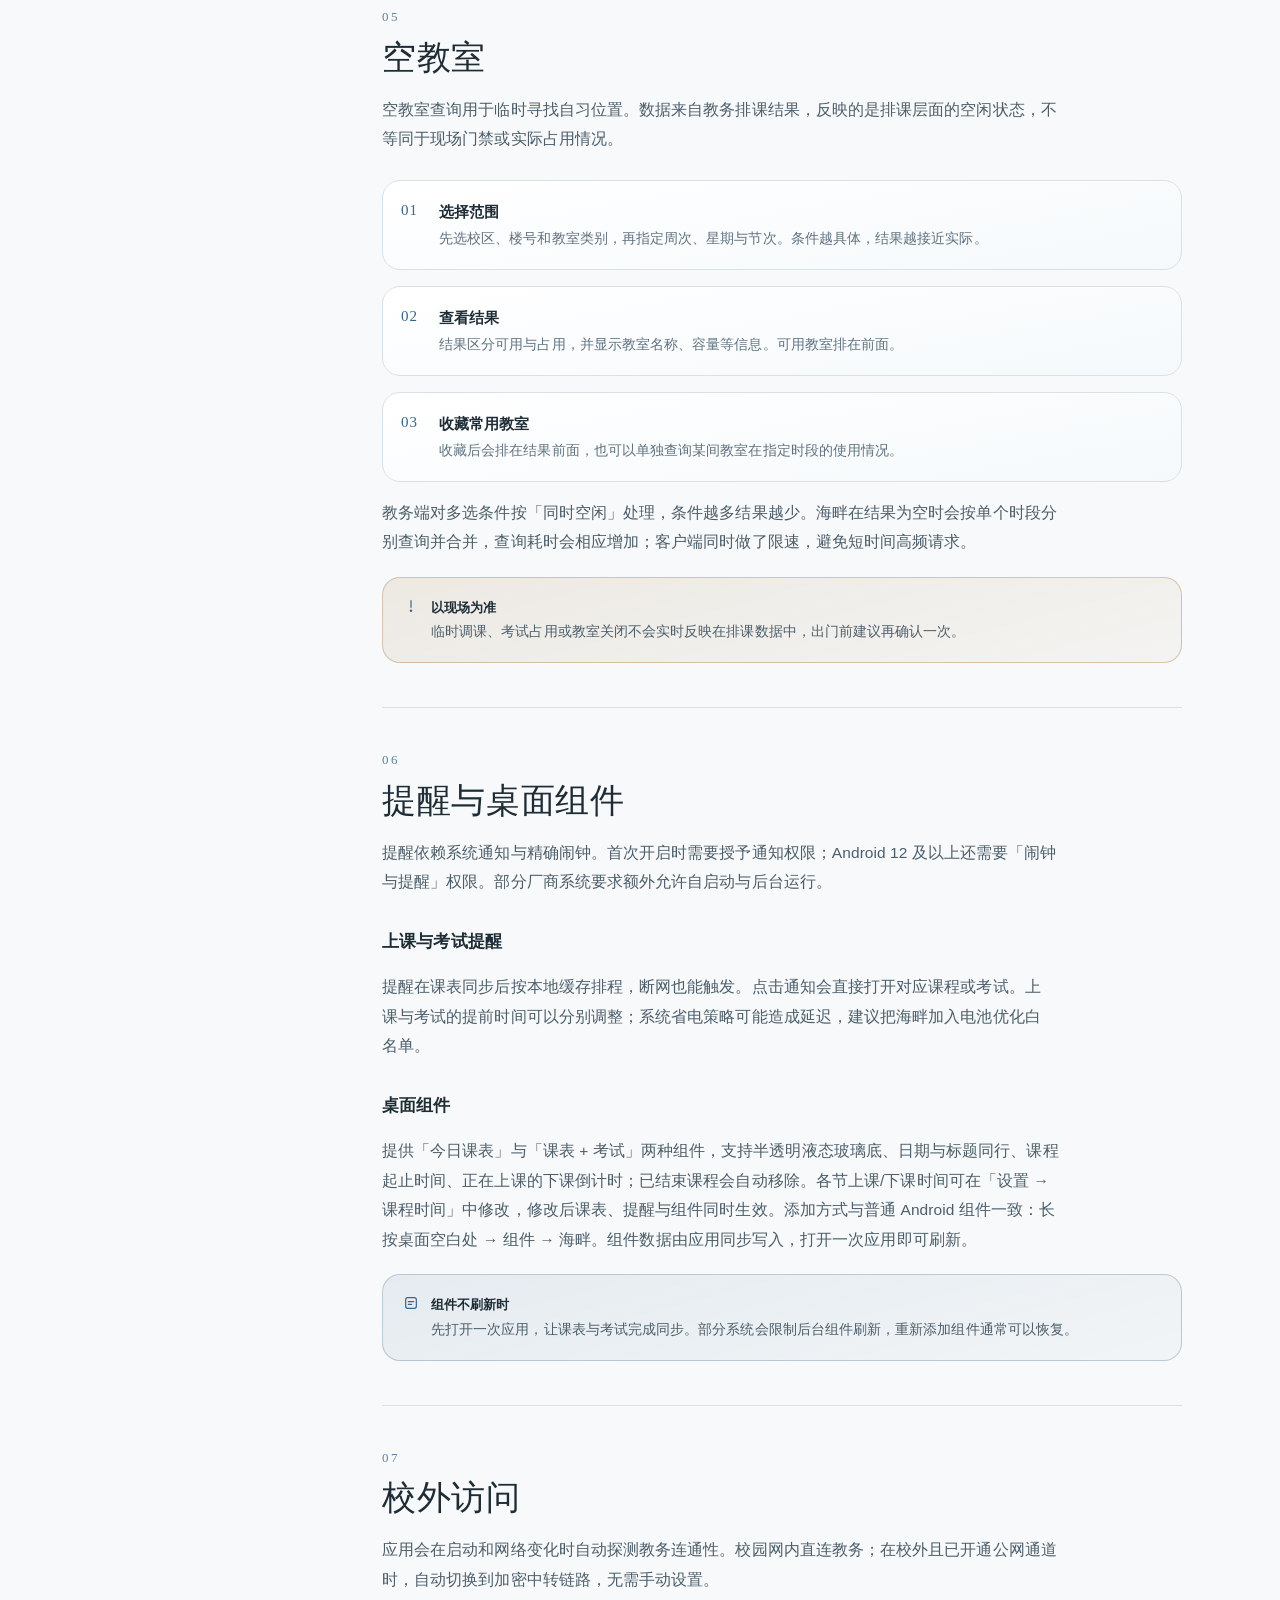
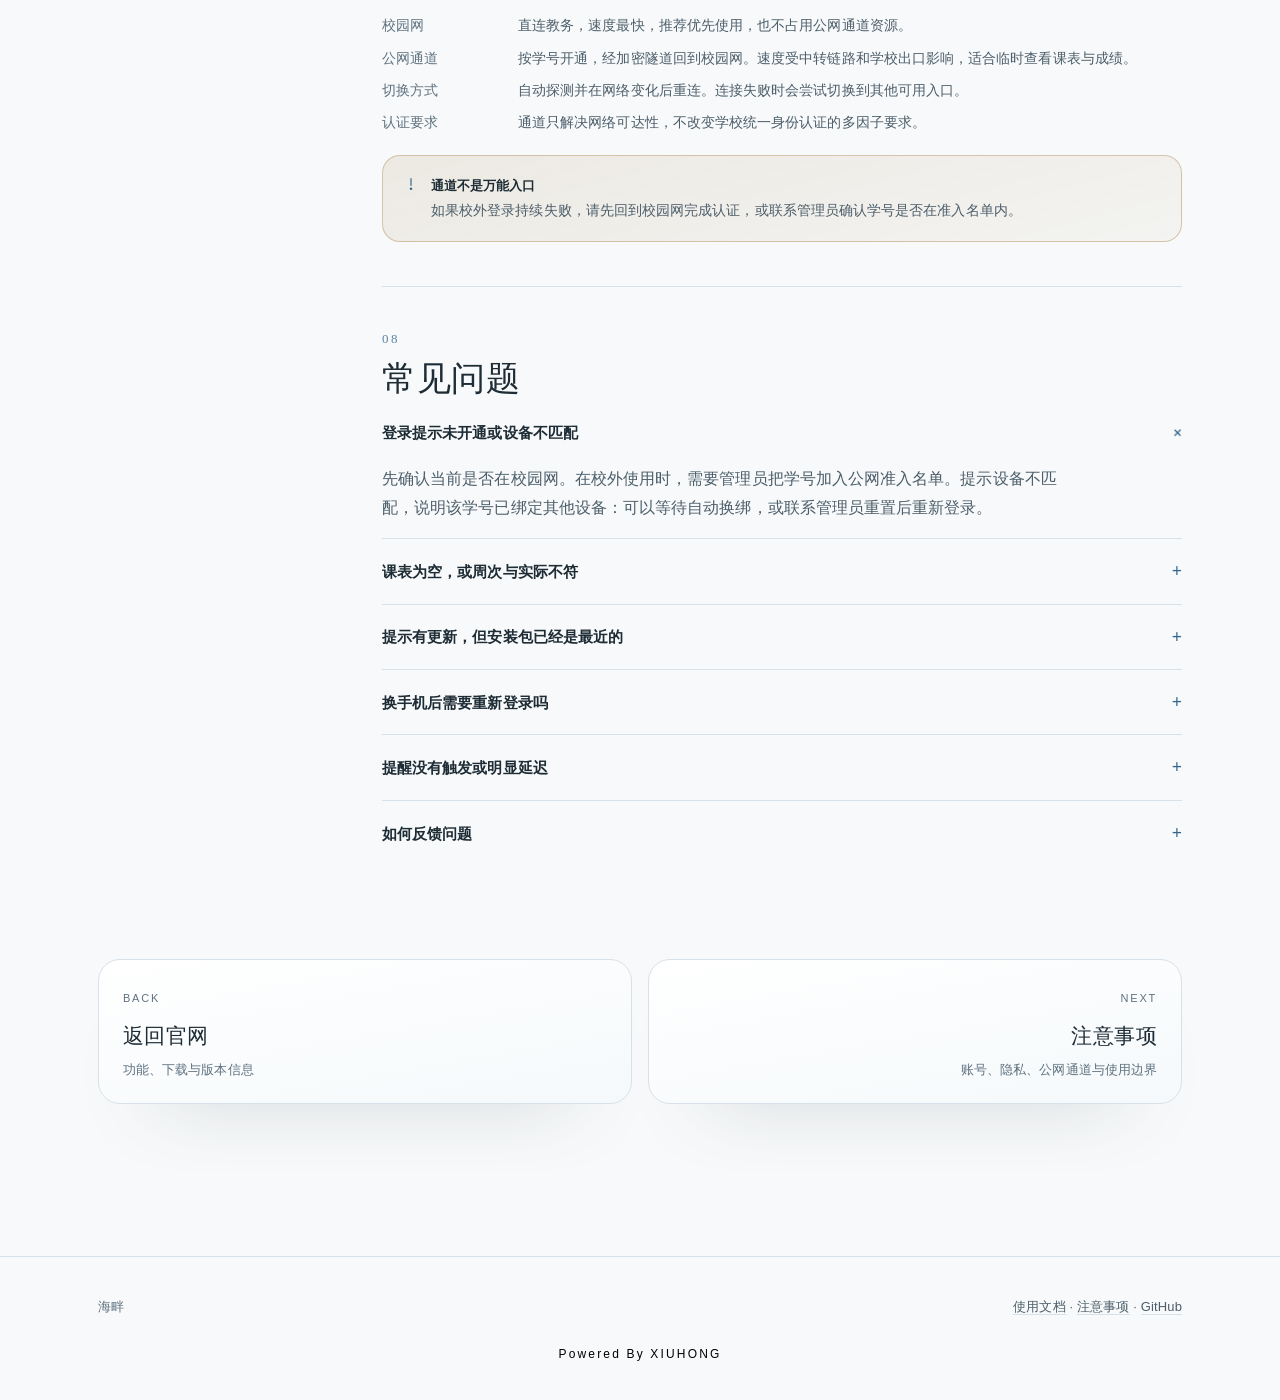
==== commit 58a57c2c: "docs: 补充自动登录说明与风险提示" ====
--- a/docs.html
+++ b/docs.html
@@ -113,6 +113,11 @@
         </div>
         <h3>设备绑定与换机</h3>
         <p>首次登录会把学号与当前设备的密钥绑定。私钥由 Android Keystore 生成并保存在本机，服务端只登记公钥。正常换机后重新登录即可自动换绑，旧设备的会话随即失效；如果管理员关闭了自动换绑，需要先在旧设备退出登录，或联系管理员重置绑定。</p>
+        <h3>自动登录（可选）</h3>
+        <p>「设置 → 账号与安全 → 自动登录」为可选开关，默认关闭。开启并手动登录一次后，学号与密码会使用 Android Keystore 加密保存在本机，仅用于教务会话失效时自动续登，不会上传到服务器。</p>
+        <p><b>好处</b>是学校会话过期后不必反复输入账号密码，打开应用即可恢复在线；<b>代价</b>是密码会以加密形式长期留在本机，因此需要自行判断设备是否安全。</p>
+        <p><strong class="critical">共用设备、手机可能借给他人，或设备已 Root 时，不建议开启自动登录。</strong>它也不能绕过学校的验证规则：<strong class="critical">需要验证码、短信或企业微信等多因子认证时，仍需手动完成登录。</strong></p>
+        <p>开启前会弹出风险确认；<strong class="critical">关闭开关、卸载应用或清除应用数据会立即删除本机保存的凭据</strong>。主动退出登录后不会自动登录。</p>
         <h3>游客浏览</h3>
         <p>未登录时仍可进入应用查看已缓存的课表。没有缓存时只显示空状态，不会向教务系统发起请求。</p>
       </section>
--- a/assets/pages.css
+++ b/assets/pages.css
@@ -12,6 +12,7 @@
   --deep: #234b69;
   --mist: #e9f1f7;
   --line: #d8e1e7;
+  --danger: #a5443e;
   --glass: rgba(255, 255, 255, .62);
   --glass-line: rgba(30, 44, 53, .08);
   --shadow: 0 40px 80px -66px rgba(30, 44, 53, .7);
@@ -33,6 +34,7 @@
   --deep: #274557;
   --mist: #18262e;
   --line: #2a3a44;
+  --danger: #e2938d;
   --glass: rgba(21, 32, 38, .72);
   --glass-line: rgba(237, 243, 246, .09);
   --shadow: 0 40px 80px -60px rgba(0, 0, 0, .9);
@@ -291,6 +293,9 @@
 .callout.tip { border-color: rgba(53, 103, 143, .28); background: rgba(53, 103, 143, .06); }
 .callout.warn { border-color: rgba(153, 102, 28, .32); background: rgba(153, 102, 28, .07); }
 .callout svg { flex: none; width: 16px; height: 16px; margin-top: 2px; color: var(--blue); }
+
+/* 重要风险信息：红色加粗，浅色/深色主题各自取值 */
+.critical { color: var(--danger); font-weight: 600; }
 
 .kv { display: grid; grid-template-columns: 120px 1fr; gap: 8px 16px; margin-top: 20px; font-size: 13.5px; }
 .kv dt { color: var(--ink-3); }
